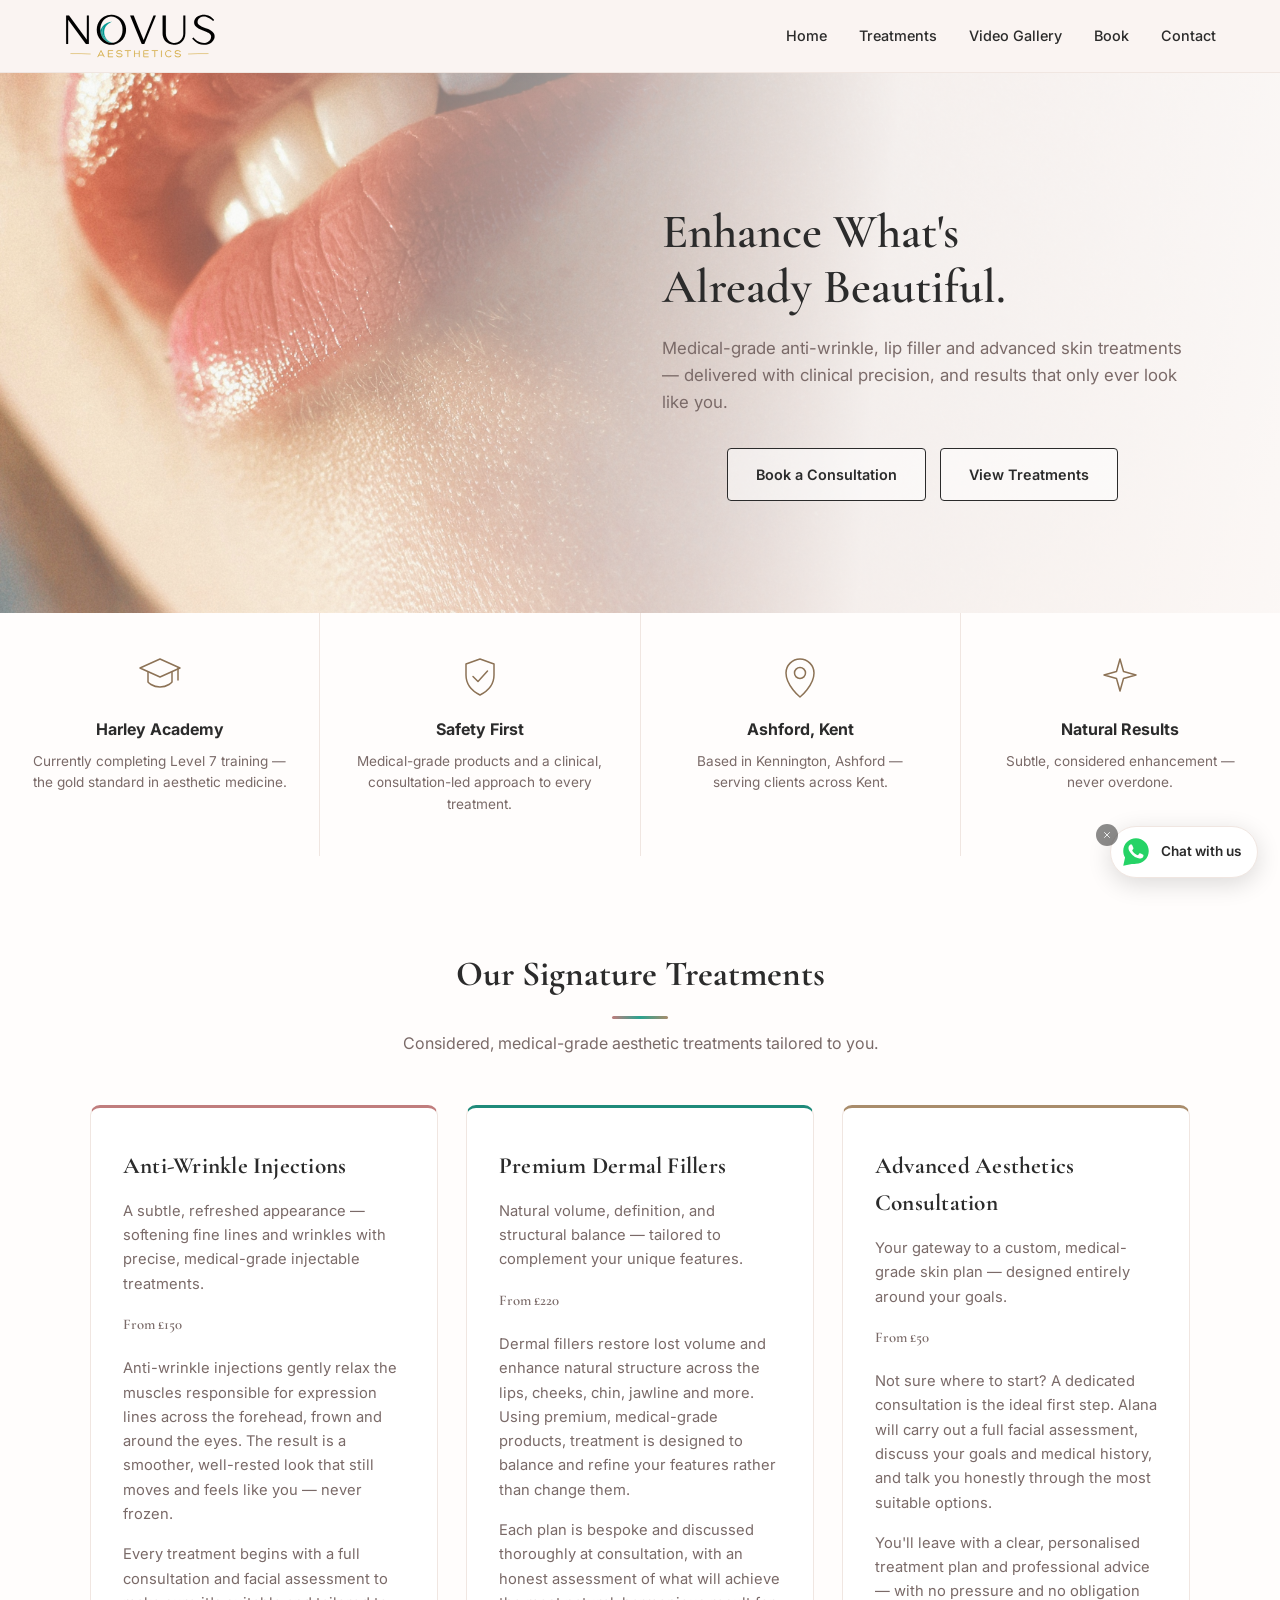
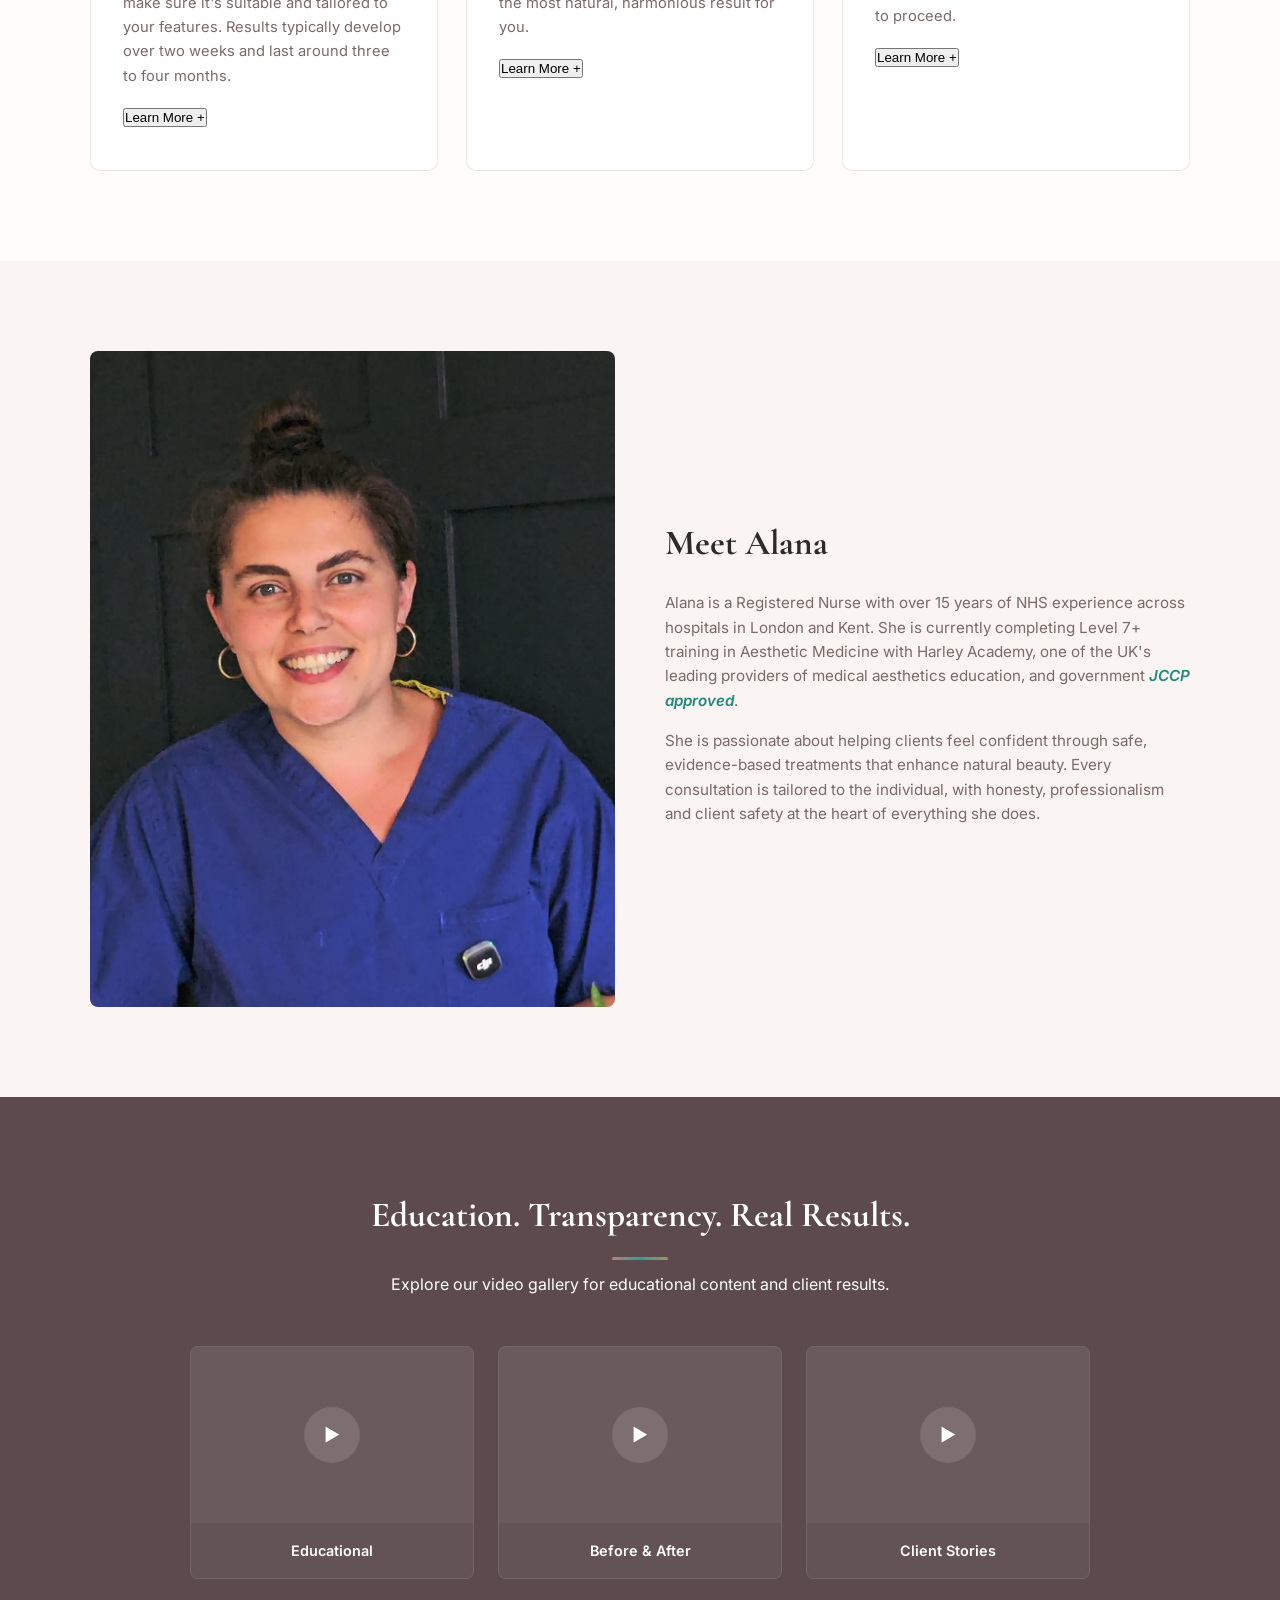
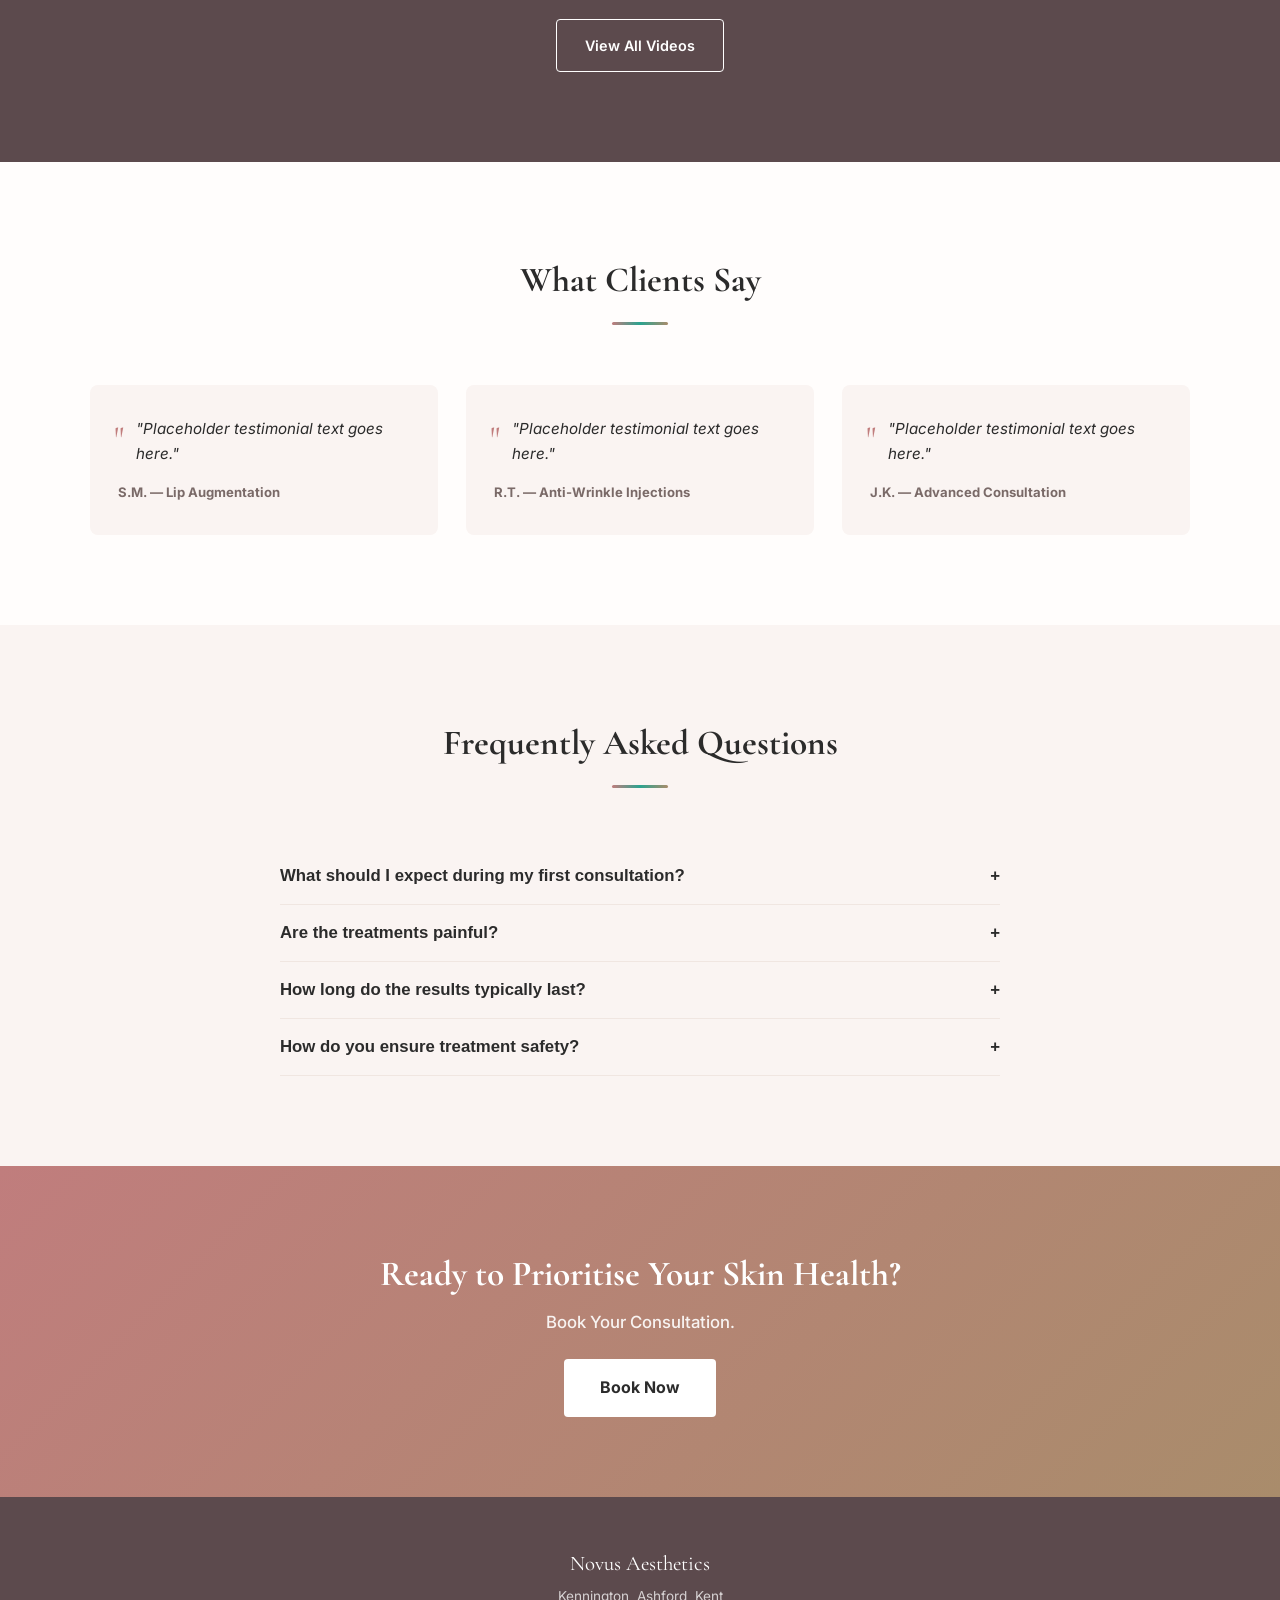
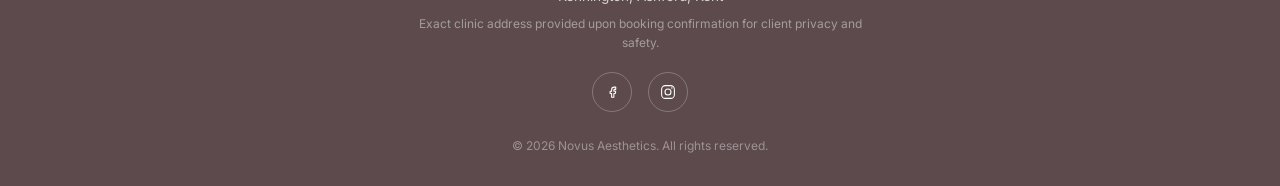
==== index.html @ 6c65ab4b "Add service details and toggle functionality" ====
<!DOCTYPE html>
<html lang="en-GB">
<head>
    <meta charset="UTF-8">
    <meta name="viewport" content="width=device-width, initial-scale=1.0, viewport-fit=cover">
    <meta http-equiv="X-UA-Compatible" content="ie=edge">
 
    <title>Novus Aesthetics | Botox, Fillers & Natural Beauty Treatments</title>
    <meta name="description" content="Novus Aesthetics offers safe, medical-grade Botox, lip fillers and advanced aesthetic treatments in Kennington, Ashford, Kent. Book your consultation today.">
    <meta name="keywords" content="botox Ashford, lip fillers Kent, aesthetic clinic Kennington, medical aesthetics Ashford, Novus Aesthetics">
    <meta name="author" content="Novus Aesthetics">
    <meta name="robots" content="index, follow, max-snippet:-1, max-image-preview:large, max-video-preview:-1">
 
    <link rel="canonical" href="https://novusaesthetics.co.uk/">
    <link rel="preconnect" href="https://fonts.googleapis.com">
    <link rel="preconnect" href="https://fonts.gstatic.com" crossorigin>
 
    <link rel="stylesheet" href="style.css" media="screen">
    <link href="https://fonts.googleapis.com/css2?family=Cormorant+Garamond:wght@500;600;700&family=Parisienne&family=Inter:wght@400;500;600;700&display=swap" rel="stylesheet">
 
    <link rel="icon" type="image/svg+xml" href="favicon.svg">
    <link rel="shortcut icon" href="favicon.svg">
 
    <!-- Local Business Schema -->
    <script type="application/ld+json">
    {
      "@context": "https://schema.org",
      "@type": "MedicalBusiness",
      "@id": "https://novusaesthetics.co.uk/",
      "name": "Novus Aesthetics",
      "image": "https://novusaesthetics.co.uk/assets/logo.png",
      "url": "https://novusaesthetics.co.uk",
      "telephone": "",
      "areaServed": {
        "@type": "Place",
        "name": "Kennington, Ashford, Kent"
      },
      "address": {
        "@type": "PostalAddress",
        "addressLocality": "Ashford",
        "addressRegion": "Kent",
        "addressCountry": "GB"
      },
      "sameAs": [
        "https://www.facebook.com/NovusAesthetics.uk",
        "https://www.instagram.com/novusaesthetics.uk"
      ]
    }
    </script>
</head>
<body>
 
    <!-- ============================= -->
    <!-- HEADER -->
    <!-- ============================= -->
    <header class="site-header">
        <div class="nav-container">
            <a href="index.html" class="logo" title="Novus Aesthetics">
                <img src="novus-logo.svg" alt="Novus Aesthetics" class="logo-img">
            </a>
 
            <nav class="primary-nav" aria-label="Primary Navigation">
                <a href="index.html">Home</a>
                <a href="treatments.html">Treatments</a>
                <a href="video.html">Video Gallery</a>
                <a href="book.html">Book</a>
                <a href="contact.html">Contact</a>
            </nav>
 
            <button class="hamburger" id="hamburger" aria-label="Open menu" aria-expanded="false" aria-controls="mobile-menu">
                <span></span><span></span><span></span>
            </button>
        </div>
    </header>
 
    <!-- Mobile Slide-in Menu -->
    <div class="mobile-menu" id="mobile-menu" role="dialog" aria-label="Mobile Navigation">
        <button class="menu-close" id="menu-close" aria-label="Close menu">
            <svg viewBox="0 0 24 24" fill="none" xmlns="http://www.w3.org/2000/svg">
                <path d="M6 6L18 18M18 6L6 18" stroke="currentColor" stroke-width="2" stroke-linecap="round"/>
            </svg>
        </button>
        <a href="index.html" class="mob-link">Home</a>
        <a href="treatments.html" class="mob-link">Treatments</a>
        <a href="video.html" class="mob-link">Video Gallery</a>
        <a href="book.html" class="mob-link">Book</a>
        <a href="contact.html" class="mob-link">Contact</a>
    </div>
 
    <main>
 
        <!-- ============================= -->
        <!-- 1. HERO SECTION -->
        <!-- ============================= -->
        <section class="hero" aria-label="Hero Section">
            <div class="hero-bg"></div>
            <div class="hero-content">
                <h1 class="hero-h1">Enhance What's<br>Already Beautiful.</h1>
                <p class="hero-sub">Medical-grade anti-wrinkle, lip filler and advanced skin treatments — delivered with clinical precision, and results that only ever look like you.</p>
                <div class="hero-btns">
                    <a href="book.html" class="btn-outline">Book a Consultation</a>
                    <a href="#treatments" class="btn-outline">View Treatments</a>
                </div>
            </div>
        </section>
 
        <!-- ============================= -->
        <!-- 2. TRUST / CREDIBILITY STRIP -->
        <!-- ============================= -->
        <section class="trust-strip" aria-label="Credibility Highlights">
            <div class="trust-item">
                <div class="trust-icon">
                    <svg viewBox="0 0 48 48" fill="none" xmlns="http://www.w3.org/2000/svg">
                        <path d="M24 6L4 15L24 24L44 15L24 6Z" stroke="currentColor" stroke-width="1.5" stroke-linejoin="round"/>
                        <path d="M12 19.5V29C12 29 16 34 24 34C32 34 36 29 36 29V19.5" stroke="currentColor" stroke-width="1.5" stroke-linecap="round" stroke-linejoin="round"/>
                        <path d="M42 15V27" stroke="currentColor" stroke-width="1.5" stroke-linecap="round"/>
                    </svg>
                </div>
                <p class="trust-title">Harley Academy</p>
                <p class="trust-body">Currently completing Level 7 training — the gold standard in aesthetic medicine.</p>
            </div>
            <div class="trust-item">
                <div class="trust-icon">
                    <svg viewBox="0 0 48 48" fill="none" xmlns="http://www.w3.org/2000/svg">
                        <path d="M24 6L10 11V22C10 31 15.6 37.8 24 42C32.4 37.8 38 31 38 22V11L24 6Z" stroke="currentColor" stroke-width="1.5" stroke-linejoin="round"/>
                        <path d="M17 23.5L22 28.5L31.5 18" stroke="currentColor" stroke-width="1.5" stroke-linecap="round" stroke-linejoin="round"/>
                    </svg>
                </div>
                <p class="trust-title">Safety First</p>
                <p class="trust-body">Medical-grade products and a clinical, consultation-led approach to every treatment.</p>
            </div>
            <div class="trust-item">
                <div class="trust-icon">
                    <svg viewBox="0 0 48 48" fill="none" xmlns="http://www.w3.org/2000/svg">
                        <path d="M24 44C24 44 38 32.5 38 20C38 12.268 31.732 6 24 6C16.268 6 10 12.268 10 20C10 32.5 24 44 24 44Z" stroke="currentColor" stroke-width="1.5" stroke-linejoin="round"/>
                        <circle cx="24" cy="20" r="5.5" stroke="currentColor" stroke-width="1.5"/>
                    </svg>
                </div>
                <p class="trust-title">Ashford, Kent</p>
                <p class="trust-body">Based in Kennington, Ashford — serving clients across Kent.</p>
            </div>
            <div class="trust-item">
                <div class="trust-icon">
                    <svg viewBox="0 0 48 48" fill="none" xmlns="http://www.w3.org/2000/svg">
                        <path d="M24 6L27.5 18.5L40 22L27.5 25.5L24 38L20.5 25.5L8 22L20.5 18.5L24 6Z" stroke="currentColor" stroke-width="1.5" stroke-linejoin="round"/>
                    </svg>
                </div>
                <p class="trust-title">Natural Results</p>
                <p class="trust-body">Subtle, considered enhancement — never overdone.</p>
            </div>
        </section>
 
        <!-- ============================= -->
        <!-- 3. CORE SERVICES -->
        <!-- ============================= -->
        <section id="treatments" class="services" aria-label="Core Treatments">
            <div class="section-heading">
                <h2>Our Signature Treatments</h2>
                <p class="section-sub">Considered, medical-grade aesthetic treatments tailored to you.</p>
            </div>
            <div class="services-grid">
                <div class="service-card">
                    <h3>Anti-Wrinkle Injections</h3>
                    <p>A subtle, refreshed appearance — softening fine lines and wrinkles with precise, medical-grade injectable treatments.</p>
                    <p class="service-price">From £150</p>
                    <div class="service-more">
                        <p>Anti-wrinkle injections gently relax the muscles responsible for expression lines across the forehead, frown and around the eyes. The result is a smoother, well-rested look that still moves and feels like you — never frozen.</p>
                        <p>Every treatment begins with a full consultation and facial assessment to make sure it's suitable and tailored to your features. Results typically develop over two weeks and last around three to four months.</p>
                    </div>
                    <button class="service-toggle" aria-expanded="false">Learn More <span>+</span></button>
                </div>
                <div class="service-card">
                    <h3>Premium Dermal Fillers</h3>
                    <p>Natural volume, definition, and structural balance — tailored to complement your unique features.</p>
                    <p class="service-price">From £220</p>
                    <div class="service-more">
                        <p>Dermal fillers restore lost volume and enhance natural structure across the lips, cheeks, chin, jawline and more. Using premium, medical-grade products, treatment is designed to balance and refine your features rather than change them.</p>
                        <p>Each plan is bespoke and discussed thoroughly at consultation, with an honest assessment of what will achieve the most natural, harmonious result for you.</p>
                    </div>
                    <button class="service-toggle" aria-expanded="false">Learn More <span>+</span></button>
                </div>
                <div class="service-card">
                    <h3>Advanced Aesthetics Consultation</h3>
                    <p>Your gateway to a custom, medical-grade skin plan — designed entirely around your goals.</p>
                    <p class="service-price">From £50</p>
                    <div class="service-more">
                        <p>Not sure where to start? A dedicated consultation is the ideal first step. Alana will carry out a full facial assessment, discuss your goals and medical history, and talk you honestly through the most suitable options.</p>
                        <p>You'll leave with a clear, personalised treatment plan and professional advice — with no pressure and no obligation to proceed.</p>
                    </div>
                    <button class="service-toggle" aria-expanded="false">Learn More <span>+</span></button>
                </div>
            </div>
        </section>
 
        <!-- ============================= -->
        <!-- 4. ABOUT ALANA -->
        <!-- ============================= -->
        <section class="about" aria-label="About Alana">
            <div class="about-grid">
                <div class="about-image">
                    <img src="Alana-Novus-Aesthetics-jpeg.jpeg" alt="Alana, Registered Nurse at Novus Aesthetics" loading="lazy">
                </div>
                <div class="about-text">
                    <h2>Meet Alana</h2>
                    <p>Alana is a Registered Nurse with over 15 years of NHS experience across hospitals in London and Kent. She is currently completing Level 7+ training in Aesthetic Medicine with Harley Academy, one of the UK's leading providers of medical aesthetics education, and government <em>JCCP approved</em>.</p>
                    <p>She is passionate about helping clients feel confident through safe, evidence-based treatments that enhance natural beauty. Every consultation is tailored to the individual, with honesty, professionalism and client safety at the heart of everything she does.</p>
                </div>
            </div>
        </section>
 
        <!-- ============================= -->
        <!-- 5. VIDEO TEASER -->
        <!-- ============================= -->
        <section class="video-teaser" aria-label="Video Gallery Preview">
            <div class="section-heading">
                <h2>Education. Transparency. Real Results.</h2>
                <p class="section-sub">Explore our video gallery for educational content and client results.</p>
            </div>
            <div class="video-teaser-grid">
                <div class="video-teaser-card">
                    <div class="video-thumb">
                        <span class="play-icon">▶</span>
                    </div>
                    <p class="video-label">Educational</p>
                </div>
                <div class="video-teaser-card">
                    <div class="video-thumb">
                        <span class="play-icon">▶</span>
                    </div>
                    <p class="video-label">Before & After</p>
                </div>
                <div class="video-teaser-card">
                    <div class="video-thumb">
                        <span class="play-icon">▶</span>
                    </div>
                    <p class="video-label">Client Stories</p>
                </div>
            </div>
            <div class="teaser-cta">
                <a href="video.html" class="btn-ghost-dark">View All Videos</a>
            </div>
        </section>
 
        <!-- ============================= -->
        <!-- 6. TESTIMONIALS (placeholder) -->
        <!-- ============================= -->
        <section class="testimonials" aria-label="Client Testimonials">
            <div class="section-heading">
                <h2>What Clients Say</h2>
            </div>
            <div class="testimonials-grid">
                <div class="testimonial-card">
                    <p class="quote">"Placeholder testimonial text goes here."</p>
                    <p class="client-name">S.M. — Lip Augmentation</p>
                </div>
                <div class="testimonial-card">
                    <p class="quote">"Placeholder testimonial text goes here."</p>
                    <p class="client-name">R.T. — Anti-Wrinkle Injections</p>
                </div>
                <div class="testimonial-card">
                    <p class="quote">"Placeholder testimonial text goes here."</p>
                    <p class="client-name">J.K. — Advanced Consultation</p>
                </div>
            </div>
        </section>
 
        <!-- ============================= -->
        <!-- 7. FAQ -->
        <!-- ============================= -->
        <section class="faqs" aria-label="Frequently Asked Questions">
            <div class="section-heading">
                <h2>Frequently Asked Questions</h2>
            </div>
            <div class="faq-accordion">
                <div class="faq-item">
                    <button class="faq-toggle" aria-expanded="false">What should I expect during my first consultation? <span>+</span></button>
                    <div class="faq-content">
                        <p>Every treatment begins with a thorough, no-obligation consultation to discuss your goals, medical history, and suitability for treatment.</p>
                    </div>
                </div>
                <div class="faq-item">
                    <button class="faq-toggle" aria-expanded="false">Are the treatments painful? <span>+</span></button>
                    <div class="faq-content">
                        <p>Most clients experience minimal discomfort. Fine needles and, where appropriate, numbing techniques are used to ensure your comfort throughout.</p>
                    </div>
                </div>
                <div class="faq-item">
                    <button class="faq-toggle" aria-expanded="false">How long do the results typically last? <span>+</span></button>
                    <div class="faq-content">
                        <p>This varies by treatment and individual. Your practitioner will talk you through expected timelines during your consultation.</p>
                    </div>
                </div>
                <div class="faq-item">
                    <button class="faq-toggle" aria-expanded="false">How do you ensure treatment safety? <span>+</span></button>
                    <div class="faq-content">
                        <p>Every treatment is administered directly by Alana, who is currently completing her Level 7 qualification at the Harley Academy, within a clinical, safety-first environment using medical-grade products throughout.</p>
                    </div>
                </div>
            </div>
        </section>
 
        <!-- ============================= -->
        <!-- 8. FINAL CTA BAND -->
        <!-- ============================= -->
        <section class="final-cta" aria-label="Book Consultation Call to Action">
            <h2>Ready to Prioritise Your Skin Health?</h2>
            <p class="final-cta-sub">Book Your Consultation.</p>
            <a href="book.html" class="btn-primary-lg">Book Now</a>
        </section>
 
    </main>
 
    <!-- WhatsApp Floating Chat Button -->
    <div class="whatsapp-float" id="whatsapp-float">
        <button class="whatsapp-dismiss" id="whatsapp-dismiss" aria-label="Hide WhatsApp button">
            <svg viewBox="0 0 24 24" fill="none" xmlns="http://www.w3.org/2000/svg">
                <path d="M6 6L18 18M18 6L6 18" stroke="currentColor" stroke-width="2" stroke-linecap="round"/>
            </svg>
        </button>
        <a href="https://wa.me/447742267151" target="_blank" rel="noopener" class="whatsapp-btn" aria-label="Chat with us on WhatsApp">
            <svg viewBox="0 0 32 32" fill="none" xmlns="http://www.w3.org/2000/svg">
                <path d="M16 3C9.373 3 4 8.373 4 15c0 2.25.62 4.354 1.699 6.153L4 29l8.063-1.657A11.94 11.94 0 0 0 16 27c6.627 0 12-5.373 12-12S22.627 3 16 3z" fill="#25D366"/>
                <path d="M12.505 9.641c-.26-.579-.534-.591-.782-.601-.202-.009-.434-.008-.665-.008-.231 0-.607.087-.925.434-.318.348-1.214 1.187-1.214 2.895 0 1.708 1.243 3.358 1.416 3.59.174.231 2.4 3.844 5.925 5.234 2.93 1.155 3.526.925 4.162.867.637-.058 2.054-.84 2.343-1.65.29-.81.29-1.505.203-1.65-.087-.145-.318-.232-.665-.406-.348-.173-2.054-1.013-2.372-1.129-.318-.116-.55-.173-.781.174-.232.347-.897 1.129-1.1 1.36-.202.232-.405.26-.752.087-.348-.174-1.466-.54-2.792-1.723-1.032-.92-1.729-2.057-1.931-2.404-.203-.348-.022-.536.152-.709.156-.155.348-.405.521-.608.174-.202.232-.347.348-.578.115-.232.058-.434-.03-.608-.086-.174-.762-1.891-1.07-2.577z" fill="#fff"/>
            </svg>
            <span class="whatsapp-label">Chat with us</span>
        </a>
    </div>
 
    <!-- ============================= -->
    <!-- FOOTER -->
    <!-- ============================= -->
    <footer class="site-footer">
        <div class="footer-content">
            <p class="footer-brand">Novus Aesthetics</p>
            <p class="footer-area">Kennington, Ashford, Kent</p>
            <p class="footer-privacy">Exact clinic address provided upon booking confirmation for client privacy and safety.</p>
            <div class="footer-socials">
                <a href="https://www.facebook.com/NovusAesthetics.uk" target="_blank" rel="noopener" aria-label="Novus Aesthetics on Facebook" class="social-icon">
                    <svg viewBox="0 0 24 24" fill="none" xmlns="http://www.w3.org/2000/svg">
                        <path d="M15 8.5H17V5.5H15C13.067 5.5 11.5 7.067 11.5 9V11H9.5V14H11.5V19H14.5V14H16.5L17 11H14.5V9.5C14.5 8.94772 14.9477 8.5 15.5 8.5H15Z" stroke="currentColor" stroke-width="1.4" stroke-linejoin="round"/>
                    </svg>
                </a>
                <a href="https://www.instagram.com/novusaesthetics.uk" target="_blank" rel="noopener" aria-label="Novus Aesthetics on Instagram" class="social-icon">
                    <svg viewBox="0 0 24 24" fill="none" xmlns="http://www.w3.org/2000/svg">
                        <rect x="3.5" y="3.5" width="17" height="17" rx="5" stroke="currentColor" stroke-width="1.4"/>
                        <circle cx="12" cy="12" r="4" stroke="currentColor" stroke-width="1.4"/>
                        <circle cx="17.2" cy="6.8" r="1" fill="currentColor"/>
                    </svg>
                </a>
            </div>
            <p class="footer-copy">&copy; 2026 Novus Aesthetics. All rights reserved.</p>
        </div>
    </footer>
 
    <script>
        const hamburger = document.getElementById('hamburger');
        const mobileMenu = document.getElementById('mobile-menu');
        const menuClose = document.getElementById('menu-close');
        const mobLinks = mobileMenu.querySelectorAll('.mob-link');
 
        function closeMenu() {
            mobileMenu.classList.remove('open');
            hamburger.classList.remove('open');
            hamburger.setAttribute('aria-expanded', 'false');
            document.body.style.overflow = '';
        }
 
        hamburger.addEventListener('click', () => {
            const isOpen = mobileMenu.classList.toggle('open');
            hamburger.classList.toggle('open', isOpen);
            hamburger.setAttribute('aria-expanded', isOpen);
            document.body.style.overflow = isOpen ? 'hidden' : '';
        });
 
        menuClose.addEventListener('click', closeMenu);
 
        mobLinks.forEach(link => {
            link.addEventListener('click', closeMenu);
        });
 
        // WhatsApp float dismiss
        const whatsappFloat = document.getElementById('whatsapp-float');
        const whatsappDismiss = document.getElementById('whatsapp-dismiss');
 
        whatsappDismiss.addEventListener('click', () => {
            whatsappFloat.classList.add('hidden');
        });
 
        document.querySelectorAll('.faq-toggle').forEach(toggle => {
            toggle.addEventListener('click', () => {
                const content = toggle.nextElementSibling;
                const icon = toggle.querySelector('span');
                const isExpanded = toggle.getAttribute('aria-expanded') === 'true';
                if (isExpanded) {
                    content.style.maxHeight = null;
                    icon.textContent = '+';
                    toggle.setAttribute('aria-expanded', 'false');
                } else {
                    content.style.maxHeight = content.scrollHeight + "px";
                    icon.textContent = '−';
                    toggle.setAttribute('aria-expanded', 'true');
                }
            });
        });
 
        // Service card "Learn More" toggles
        document.querySelectorAll('.service-toggle').forEach(toggle => {
            toggle.addEventListener('click', () => {
                const content = toggle.previousElementSibling;
                const icon = toggle.querySelector('span');
                const isExpanded = toggle.getAttribute('aria-expanded') === 'true';
                if (isExpanded) {
                    content.style.maxHeight = null;
                    icon.textContent = '+';
                    toggle.setAttribute('aria-expanded', 'false');
                } else {
                    content.style.maxHeight = content.scrollHeight + "px";
                    icon.textContent = '−';
                    toggle.setAttribute('aria-expanded', 'true');
                }
            });
        });
    </script>
</body>
</html>
---- style.css ----
/* ============================= */
/* RESET & BASE */
/* ============================= */
* {
    margin: 0;
    padding: 0;
    box-sizing: border-box;
}
 
:root {
    --ink: #2b2b2b;
    --stone: #faf4f2;       /* very light warm blush */
    --cream: #fffdfc;       /* near-white warm ivory */
    --accent: #a98c6b;      /* warm gold-taupe */
    --accent-dark: #8c7255;
    --blush: #d9a0a0;       /* soft beauty pink */
    --blush-dark: #c07d7d;
    --teal: #2aa38f;
    --teal-dark: #1f8a7a;
    --deep: #5c4a4d;        /* lightened warm plum, much softer than before */
    --text-muted: #7a6a68;
    --border-soft: #f0e6e1;
    --white: #ffffff;
}
 
html {
    scroll-behavior: smooth;
}
 
body {
    font-family: 'Inter', sans-serif;
    background-color: var(--cream);
    color: var(--ink);
    line-height: 1.6;
    -webkit-font-smoothing: antialiased;
}
 
h1, h2, h3 {
    font-family: 'Cormorant Garamond', serif;
    color: var(--ink);
}
 
a {
    color: inherit;
}
 
img {
    max-width: 100%;
    display: block;
}
 
.section-heading {
    text-align: center;
    max-width: 640px;
    margin: 0 auto 48px;
    padding: 0 20px;
}
 
.section-heading h2 {
    font-size: 2.2rem;
    margin-bottom: 12px;
    position: relative;
    display: inline-block;
}
 
.section-heading h2::after {
    content: '';
    display: block;
    width: 56px;
    height: 3px;
    margin: 14px auto 0;
    border-radius: 2px;
    background: linear-gradient(90deg, var(--blush-dark), var(--teal), var(--accent));
}
 
.section-sub {
    color: var(--text-muted);
    font-size: 1rem;
}
 
/* ============================= */
/* HEADER */
/* ============================= */
.site-header {
    position: sticky;
    top: 0;
    left: 0;
    width: 100%;
    z-index: 1000;
    background: var(--stone);
    border-bottom: 1px solid var(--border-soft);
}
 
.nav-container {
    display: flex;
    justify-content: space-between;
    align-items: center;
    max-width: 1200px;
    margin: 0 auto;
    padding: 12px 24px;
}
 
.logo {
    display: inline-flex;
    align-items: center;
    text-decoration: none;
    line-height: 1;
}
 
.logo-img {
    height: 48px;
    width: auto;
    display: block;
}
 
.primary-nav {
    display: flex;
    gap: 32px;
}
 
.primary-nav a {
    text-decoration: none;
    font-size: 0.9rem;
    font-weight: 500;
    color: var(--ink);
    transition: color 0.2s ease;
}
 
.primary-nav a:hover {
    color: var(--accent);
}
 
/* Hamburger (hidden on desktop) */
.hamburger {
    display: none;
    flex-direction: column;
    justify-content: center;
    gap: 5px;
    background: none;
    border: none;
    cursor: pointer;
    padding: 8px;
    z-index: 1200;
}
 
.hamburger span {
    display: block;
    width: 24px;
    height: 2px;
    background: var(--ink);
    border-radius: 2px;
    transition: transform 0.3s ease, opacity 0.3s ease;
}
 
.hamburger.open span:nth-child(1) { transform: translateY(7px) rotate(45deg); }
.hamburger.open span:nth-child(2) { opacity: 0; }
.hamburger.open span:nth-child(3) { transform: translateY(-7px) rotate(-45deg); }
 
/* Mobile Slide-in Menu */
.mobile-menu {
    display: none;
    position: fixed;
    inset: 0;
    background: var(--stone);
    z-index: 1100;
    flex-direction: column;
    align-items: center;
    justify-content: center;
    gap: 32px;
}
 
.mobile-menu.open {
    display: flex;
}
 
.mob-link {
    font-family: 'Cormorant Garamond', serif;
    font-size: 1.5rem;
    font-weight: 600;
    color: var(--ink);
    text-decoration: none;
}
 
/* ============================= */
/* HERO */
/* ============================= */
.hero {
    position: relative;
    padding: 120px 24px 100px;
    text-align: left;
    overflow: hidden;
    min-height: 540px;
    display: flex;
    align-items: center;
}
 
.hero-bg {
    position: absolute;
    inset: 0;
    z-index: 0;
    background-image: url('lip-model-novus-aestetics.jpg');
    background-size: cover;
    background-position: left 30%;
}
 
.hero-bg::after {
    content: '';
    position: absolute;
    inset: 0;
    background: linear-gradient(95deg, rgba(255,253,252,0.15) 0%, rgba(255,253,252,0.55) 40%, rgba(255,253,252,0.92) 68%, rgba(255,253,252,0.97) 100%);
}
 
.hero-content {
    position: relative;
    z-index: 2;
    max-width: 520px;
    margin-left: auto;
    margin-right: 6%;
}
 
.hero-h1 {
    margin-bottom: 22px;
    color: var(--ink);
    font-size: 3.2rem;
}
 
.hero-sub {
    color: #5f5350;
}
 
.hero-content .btn-outline {
    border-color: var(--ink);
    color: var(--ink);
    background: rgba(255,255,255,0.55);
}
 
.hero-content .hero-btns .btn-outline:hover {
    background: var(--accent);
    border-color: var(--accent);
    color: var(--white);
}
 
.eyebrow {
    display: inline-block;
    font-size: 0.75rem;
    font-weight: 600;
    letter-spacing: 0.12em;
    text-transform: uppercase;
    color: var(--accent-dark);
    background: rgba(169, 140, 107, 0.12);
    padding: 6px 16px;
    border-radius: 20px;
    margin-bottom: 24px;
}
 
.hero-h1 {
    font-size: 3rem;
    font-weight: 600;
    line-height: 1.15;
    margin-bottom: 20px;
}
 
.hero-sub {
    font-size: 1.05rem;
    color: var(--text-muted);
    max-width: 560px;
    margin: 0 auto 32px;
}
 
.hero-btns {
    display: flex;
    justify-content: center;
    gap: 14px;
    flex-wrap: wrap;
}
 
.btn-outline {
    background: transparent;
    color: var(--ink);
    font-size: 0.9rem;
    font-weight: 600;
    padding: 14px 28px;
    border-radius: 4px;
    text-decoration: none;
    border: 1.5px solid var(--ink);
    transition: background 0.2s ease, color 0.2s ease, border-color 0.2s ease;
    display: inline-block;
}
 
.btn-primary {
    background: var(--ink);
    color: var(--white);
    font-size: 0.9rem;
    font-weight: 600;
    padding: 14px 28px;
    border-radius: 4px;
    text-decoration: none;
    transition: background 0.2s ease;
}
 
.btn-primary:hover {
    background: var(--accent-dark);
}
 
.btn-ghost-dark {
    background: transparent;
    color: var(--white);
    font-size: 0.9rem;
    font-weight: 600;
    padding: 14px 28px;
    border-radius: 4px;
    text-decoration: none;
    border: 1.5px solid var(--white);
    transition: background 0.2s ease, color 0.2s ease;
    display: inline-block;
}
 
.btn-ghost-dark:hover {
    background: var(--white);
    color: var(--ink);
}
 
.btn-primary-lg {
    background: var(--white);
    color: var(--ink);
    font-size: 1rem;
    font-weight: 700;
    padding: 16px 36px;
    border-radius: 4px;
    text-decoration: none;
    display: inline-block;
    margin-top: 24px;
    transition: transform 0.2s ease;
}
 
.btn-primary-lg:hover {
    transform: translateY(-2px);
}
 
/* ============================= */
/* TRUST STRIP */
/* ============================= */
.trust-strip {
    display: grid;
    grid-template-columns: repeat(auto-fit, minmax(220px, 1fr));
    gap: 1px;
    background: var(--border-soft);
}
 
.trust-item {
    background: var(--cream);
    padding: 40px 32px;
    text-align: center;
}
 
.trust-icon {
    width: 48px;
    height: 48px;
    margin: 0 auto 16px;
    color: var(--accent-dark);
}
 
.trust-icon svg {
    width: 100%;
    height: 100%;
}
 
.trust-title {
    font-weight: 700;
    font-size: 1rem;
    margin-bottom: 8px;
}
 
.trust-body {
    font-size: 0.85rem;
    color: var(--text-muted);
    line-height: 1.6;
}
 
/* ============================= */
/* SERVICES */
/* ============================= */
.services {
    padding: 90px 24px;
}
 
.services-grid {
    display: grid;
    grid-template-columns: repeat(auto-fit, minmax(280px, 1fr));
    gap: 28px;
    max-width: 1100px;
    margin: 0 auto;
}
 
.service-card {
    background: var(--white);
    border: 1px solid var(--border-soft);
    border-top: 3px solid var(--blush-dark);
    border-radius: 10px;
    padding: 40px 32px;
    transition: box-shadow 0.25s ease, transform 0.25s ease;
}
 
.service-card:nth-child(2) {
    border-top-color: var(--teal-dark);
}
 
.service-card:nth-child(3) {
    border-top-color: var(--accent);
}
 
.service-card:hover {
    transform: translateY(-4px);
    box-shadow: 0 16px 40px rgba(0,0,0,0.06);
}
 
.service-card h3 {
    font-size: 1.45rem;
    margin-bottom: 14px;
    letter-spacing: 0.01em;
}
 
.service-card p {
    font-size: 0.92rem;
    color: var(--text-muted);
    margin-bottom: 16px;
    line-height: 1.65;
}
 
.service-price {
    font-family: 'Cormorant Garamond', serif;
    font-size: 1.15rem;
    font-weight: 600;
    color: var(--blush-dark);
    margin-bottom: 20px !important;
}
 
.service-link {
    font-size: 0.85rem;
    font-weight: 700;
    color: var(--accent-dark);
    text-decoration: none;
    letter-spacing: 0.02em;
    transition: color 0.2s ease;
}
 
.service-link:hover {
    color: var(--ink);
}
 
/* ============================= */
/* ABOUT */
/* ============================= */
.about {
    background: var(--stone);
    padding: 90px 24px;
}
 
.about-grid {
    display: grid;
    grid-template-columns: repeat(auto-fit, minmax(300px, 1fr));
    gap: 50px;
    max-width: 1100px;
    margin: 0 auto;
    align-items: center;
}
 
.about-image img {
    border-radius: 8px;
    width: 100%;
    aspect-ratio: 4/5;
    object-fit: cover;
}
 
.about-text h2 {
    font-size: 2.2rem;
    margin-bottom: 20px;
}
 
.about-text p {
    font-size: 0.95rem;
    color: var(--text-muted);
    margin-bottom: 16px;
}
 
.about-text em {
    color: var(--teal-dark);
    font-style: italic;
    font-weight: 600;
}
 
/* ============================= */
/* VIDEO TEASER */
/* ============================= */
.video-teaser {
    background: var(--deep);
    padding: 90px 24px;
    text-align: center;
    color: var(--white);
}
 
.video-teaser .section-heading h2,
.video-teaser .section-sub {
    color: var(--white);
}
 
.video-teaser-grid {
    display: grid;
    grid-template-columns: repeat(auto-fit, minmax(200px, 1fr));
    gap: 24px;
    max-width: 900px;
    margin: 0 auto 40px;
}
 
.video-teaser-card {
    background: rgba(255,255,255,0.05);
    border-radius: 8px;
    padding: 0;
    border: 1px solid rgba(255,255,255,0.1);
    overflow: hidden;
}
 
.video-thumb {
    position: relative;
    aspect-ratio: 16/10;
    background: rgba(255,255,255,0.04);
    display: flex;
    align-items: center;
    justify-content: center;
}
 
.play-icon {
    width: 56px;
    height: 56px;
    border-radius: 50%;
    background: rgba(255,255,255,0.12);
    display: flex;
    align-items: center;
    justify-content: center;
    font-size: 1.1rem;
    color: var(--white);
    transition: background 0.2s ease, transform 0.2s ease;
}
 
.video-teaser-card:hover .play-icon {
    background: var(--accent);
    transform: scale(1.08);
}
 
.video-label {
    padding: 16px 0;
    font-size: 0.9rem;
    font-weight: 600;
    color: var(--white);
}
 
/* ============================= */
/* TESTIMONIALS */
/* ============================= */
.testimonials {
    padding: 90px 24px;
}
 
.testimonials-grid {
    display: grid;
    grid-template-columns: repeat(auto-fit, minmax(260px, 1fr));
    gap: 28px;
    max-width: 1100px;
    margin: 0 auto;
}
 
.testimonial-card {
    background: var(--stone);
    border-radius: 8px;
    padding: 32px 28px;
}
 
.quote {
    font-style: italic;
    font-size: 0.95rem;
    margin-bottom: 16px;
    color: var(--ink);
    position: relative;
    padding-left: 18px;
}
 
.quote::before {
    content: '"';
    position: absolute;
    left: -4px;
    top: -6px;
    font-family: 'Cormorant Garamond', serif;
    font-size: 2.2rem;
    color: var(--blush-dark);
    font-style: normal;
}
 
.client-name {
    font-size: 0.82rem;
    font-weight: 700;
    color: var(--text-muted);
}
 
/* ============================= */
/* FAQ */
/* ============================= */
.faqs {
    padding: 90px 24px;
    background: var(--stone);
}
 
.faq-accordion {
    max-width: 720px;
    margin: 0 auto;
}
 
.faq-item {
    border-bottom: 1px solid var(--border-soft);
    padding: 18px 0;
}
 
.faq-toggle {
    width: 100%;
    background: none;
    border: none;
    text-align: left;
    font-size: 1.05rem;
    font-weight: 600;
    cursor: pointer;
    display: flex;
    justify-content: space-between;
    color: var(--ink);
    transition: color 0.2s ease;
}
 
.faq-toggle:hover {
    color: var(--blush-dark);
}
 
.faq-content {
    max-height: 0;
    overflow: hidden;
    transition: max-height 0.3s ease;
}
 
.faq-content p {
    padding-top: 12px;
    color: var(--text-muted);
    font-size: 0.9rem;
}
 
/* ============================= */
/* FINAL CTA */
/* ============================= */
.final-cta {
    background: linear-gradient(135deg, var(--blush-dark), var(--accent));
    padding: 80px 24px;
    text-align: center;
}
 
.final-cta h2 {
    font-size: 2.2rem;
    color: var(--white);
    margin-bottom: 6px;
}
 
.final-cta-sub {
    font-size: 1.05rem;
    color: rgba(255,255,255,0.9);
    font-weight: 500;
}
 
/* ============================= */
/* FOOTER */
/* ============================= */
.site-footer {
    background: var(--deep);
    color: rgba(255,255,255,0.75);
    padding: 50px 24px 30px;
    text-align: center;
}
 
.footer-brand {
    font-family: 'Cormorant Garamond', serif;
    font-size: 1.3rem;
    color: var(--white);
    margin-bottom: 6px;
}
 
.footer-area {
    font-size: 0.85rem;
    margin-bottom: 6px;
}
 
.footer-privacy {
    font-size: 0.75rem;
    color: rgba(255,255,255,0.45);
    max-width: 480px;
    margin: 0 auto 20px;
}
 
.footer-socials {
    display: flex;
    justify-content: center;
    gap: 16px;
    margin-bottom: 24px;
}
 
.social-icon {
    width: 40px;
    height: 40px;
    border-radius: 50%;
    border: 1px solid rgba(255,255,255,0.25);
    display: flex;
    align-items: center;
    justify-content: center;
    color: var(--white);
    transition: background 0.2s ease, border-color 0.2s ease;
}
 
.social-icon svg {
    width: 18px;
    height: 18px;
}
 
.social-icon:hover {
    background: var(--accent);
    border-color: var(--accent);
}
 
.footer-copy {
    font-size: 0.75rem;
    color: rgba(255,255,255,0.4);
}
 
/* ============================= */
/* MENU CLOSE BUTTON */
/* ============================= */
.menu-close {
    position: absolute;
    top: 20px;
    right: 20px;
    width: 44px;
    height: 44px;
    border-radius: 50%;
    border: 1px solid var(--border-soft);
    background: var(--stone);
    color: var(--ink);
    cursor: pointer;
    display: flex;
    align-items: center;
    justify-content: center;
}
 
.menu-close svg {
    width: 20px;
    height: 20px;
}
 
/* ============================= */
/* WHATSAPP FLOAT */
/* ============================= */
.whatsapp-float {
    position: fixed;
    bottom: 22px;
    right: 22px;
    z-index: 900;
    display: flex;
    align-items: center;
}
 
.whatsapp-float.hidden {
    display: none;
}
 
.whatsapp-btn {
    display: flex;
    align-items: center;
    gap: 8px;
    background: var(--white);
    border: 1px solid var(--border-soft);
    border-radius: 30px;
    padding: 8px 16px 8px 8px;
    text-decoration: none;
    box-shadow: 0 6px 24px rgba(0,0,0,0.14);
    transition: transform 0.2s ease, box-shadow 0.2s ease;
}
 
.whatsapp-btn:hover {
    transform: translateY(-2px);
    box-shadow: 0 10px 30px rgba(0,0,0,0.18);
}
 
.whatsapp-btn svg {
    width: 34px;
    height: 34px;
}
 
.whatsapp-label {
    font-size: 0.85rem;
    font-weight: 600;
    color: var(--ink);
}
 
.whatsapp-dismiss {
    width: 22px;
    height: 22px;
    border-radius: 50%;
    border: none;
    background: rgba(0,0,0,0.45);
    color: #fff;
    cursor: pointer;
    display: flex;
    align-items: center;
    justify-content: center;
    margin-right: -8px;
    margin-top: -34px;
    z-index: 2;
    position: relative;
}
 
.whatsapp-dismiss svg {
    width: 10px;
    height: 10px;
}
 
/* ============================= */
/* PAGE HEADER (inner pages) */
/* ============================= */
.page-header {
    background: var(--stone);
    padding: 80px 24px 70px;
    text-align: center;
}
 
.page-header-inner {
    max-width: 720px;
    margin: 0 auto;
}
 
.page-header h1 {
    font-size: 2.8rem;
    font-weight: 600;
    line-height: 1.15;
    margin: 14px 0 18px;
}
 
.page-header p {
    font-size: 1rem;
    color: var(--text-muted);
    line-height: 1.7;
}
 
/* ============================= */
/* TREATMENT CATEGORIES */
/* ============================= */
.treatment-cats {
    max-width: 1100px;
    margin: 0 auto;
    padding: 80px 24px;
    display: grid;
    grid-template-columns: repeat(auto-fit, minmax(300px, 1fr));
    gap: 28px;
}
 
.cat-block {
    background: var(--white);
    border: 1px solid var(--border-soft);
    border-top: 3px solid var(--accent);
    border-radius: 10px;
    padding: 36px 32px;
}
 
.cat-block:nth-child(1) { border-top-color: var(--blush-dark); }
.cat-block:nth-child(2) { border-top-color: var(--teal-dark); }
.cat-block:nth-child(3) { border-top-color: var(--accent); }
.cat-block:nth-child(4) { border-top-color: var(--blush); }
 
.cat-head h2 {
    font-size: 1.6rem;
    margin-bottom: 8px;
}
 
.cat-head p {
    font-size: 0.9rem;
    color: var(--text-muted);
    line-height: 1.6;
    margin-bottom: 22px;
}
 
.cat-list {
    list-style: none;
    padding: 0;
    margin: 0;
}
 
.cat-list li {
    font-size: 0.92rem;
    color: var(--ink);
    padding: 9px 0 9px 24px;
    border-top: 1px solid var(--border-soft);
    position: relative;
}
 
.cat-list li::before {
    content: '';
    position: absolute;
    left: 4px;
    top: 50%;
    transform: translateY(-50%);
    width: 6px;
    height: 6px;
    border-radius: 50%;
    background: var(--accent);
}
 
/* ============================= */
/* YOUR JOURNEY */
/* ============================= */
.journey {
    background: var(--stone);
    padding: 90px 24px;
}
 
.journey-steps {
    max-width: 760px;
    margin: 0 auto;
    display: flex;
    flex-direction: column;
    gap: 8px;
}
 
.journey-step {
    display: flex;
    gap: 24px;
    align-items: flex-start;
    background: var(--white);
    border: 1px solid var(--border-soft);
    border-radius: 10px;
    padding: 28px 30px;
}
 
.journey-num {
    flex-shrink: 0;
    width: 44px;
    height: 44px;
    border-radius: 50%;
    background: linear-gradient(135deg, var(--blush-dark), var(--accent));
    color: var(--white);
    font-family: 'Cormorant Garamond', serif;
    font-size: 1.4rem;
    font-weight: 700;
    display: flex;
    align-items: center;
    justify-content: center;
}
 
.journey-text h3 {
    font-size: 1.3rem;
    margin-bottom: 6px;
}
 
.journey-text p {
    font-size: 0.92rem;
    color: var(--text-muted);
    line-height: 1.65;
}
 
/* ============================= */
/* CONTACT PAGE */
/* ============================= */
.contact-section {
    max-width: 1100px;
    margin: 0 auto;
    padding: 70px 24px 90px;
}
 
.contact-grid {
    display: grid;
    grid-template-columns: 1.4fr 1fr;
    gap: 50px;
    align-items: start;
}
 
.contact-form-wrap h2,
.contact-details h2 {
    font-size: 1.8rem;
    margin-bottom: 28px;
}
 
.form-group {
    margin-bottom: 22px;
}
 
.form-group label {
    display: block;
    font-size: 0.78rem;
    font-weight: 600;
    letter-spacing: 0.08em;
    text-transform: uppercase;
    color: var(--accent-dark);
    margin-bottom: 8px;
}
 
.form-group .req {
    color: var(--blush-dark);
}
 
.form-group input,
.form-group select,
.form-group textarea {
    width: 100%;
    padding: 13px 16px;
    border: 1px solid var(--border-soft);
    border-radius: 6px;
    background: var(--white);
    font-family: 'Inter', sans-serif;
    font-size: 0.95rem;
    color: var(--ink);
    transition: border-color 0.2s ease, box-shadow 0.2s ease;
}
 
.form-group input:focus,
.form-group select:focus,
.form-group textarea:focus {
    outline: none;
    border-color: var(--accent);
    box-shadow: 0 0 0 3px rgba(169, 140, 107, 0.12);
}
 
.form-group textarea {
    resize: vertical;
    min-height: 120px;
}
 
.btn-submit {
    background: var(--ink);
    color: var(--white);
    font-family: 'Inter', sans-serif;
    font-size: 0.9rem;
    font-weight: 600;
    padding: 15px 36px;
    border: none;
    border-radius: 4px;
    cursor: pointer;
    transition: background 0.2s ease;
}
 
.btn-submit:hover {
    background: var(--accent-dark);
}
 
/* Contact details sidebar */
.contact-details {
    background: var(--stone);
    border-radius: 12px;
    padding: 36px 32px;
}
 
.contact-detail-item {
    margin-bottom: 26px;
}
 
.contact-detail-item:last-child {
    margin-bottom: 0;
}
 
.detail-label {
    font-size: 0.75rem;
    font-weight: 700;
    letter-spacing: 0.1em;
    text-transform: uppercase;
    color: var(--accent-dark);
    margin-bottom: 6px;
}
 
.detail-link {
    font-size: 1rem;
    font-weight: 600;
    color: var(--ink);
    text-decoration: none;
    transition: color 0.2s ease;
}
 
.detail-link:hover {
    color: var(--accent);
}
 
.detail-text {
    font-size: 0.95rem;
    color: var(--ink);
}
 
.detail-note {
    font-size: 0.8rem;
    color: var(--text-muted);
    line-height: 1.55;
    margin-top: 6px;
}
 
.contact-socials {
    display: flex;
    gap: 12px;
    margin-top: 4px;
}
 
.social-icon-dark {
    border-color: rgba(0,0,0,0.15);
    color: var(--ink);
}
 
.social-icon-dark:hover {
    background: var(--accent);
    border-color: var(--accent);
    color: var(--white);
}
 
/* ============================= */
/* VIDEO GALLERY PAGE */
/* ============================= */
.video-gallery {
    max-width: 1100px;
    margin: 0 auto;
    padding: 60px 24px 90px;
}
 
.video-filter {
    display: flex;
    justify-content: center;
    flex-wrap: wrap;
    gap: 10px;
    margin-bottom: 48px;
}
 
.filter-btn {
    background: transparent;
    border: 1px solid var(--border-soft);
    color: var(--text-muted);
    font-family: 'Inter', sans-serif;
    font-size: 0.85rem;
    font-weight: 600;
    padding: 9px 20px;
    border-radius: 30px;
    cursor: pointer;
    transition: all 0.2s ease;
}
 
.filter-btn:hover {
    border-color: var(--accent);
    color: var(--accent-dark);
}
 
.filter-btn.active {
    background: var(--ink);
    border-color: var(--ink);
    color: var(--white);
}
 
.video-grid {
    display: grid;
    grid-template-columns: repeat(auto-fill, minmax(300px, 1fr));
    gap: 32px;
}
 
.video-card {
    background: var(--white);
    border: 1px solid var(--border-soft);
    border-radius: 12px;
    overflow: hidden;
    transition: box-shadow 0.25s ease, transform 0.25s ease;
}
 
.video-card:hover {
    transform: translateY(-4px);
    box-shadow: 0 16px 40px rgba(0,0,0,0.08);
}
 
.video-frame {
    position: relative;
    aspect-ratio: 16 / 9;
    background: var(--deep);
    cursor: pointer;
    overflow: hidden;
}
 
.video-thumb-img {
    width: 100%;
    height: 100%;
    object-fit: cover;
    display: block;
}
 
.video-frame iframe {
    position: absolute;
    inset: 0;
    width: 100%;
    height: 100%;
    border: 0;
}
 
.video-play {
    position: absolute;
    top: 50%;
    left: 50%;
    transform: translate(-50%, -50%);
    width: 68px;
    height: 48px;
    background: none;
    border: none;
    cursor: pointer;
    padding: 0;
    transition: transform 0.2s ease;
}
 
.video-play svg {
    width: 100%;
    height: 100%;
}
 
.video-frame:hover .video-play {
    transform: translate(-50%, -50%) scale(1.1);
}
 
.video-info {
    padding: 22px 24px 26px;
}
 
.video-tag {
    display: inline-block;
    font-size: 0.68rem;
    font-weight: 700;
    letter-spacing: 0.08em;
    text-transform: uppercase;
    color: var(--accent-dark);
    background: rgba(169, 140, 107, 0.12);
    padding: 4px 12px;
    border-radius: 20px;
    margin-bottom: 12px;
}
 
.video-info h3 {
    font-size: 1.25rem;
    margin-bottom: 8px;
    line-height: 1.25;
}
 
.video-info p {
    font-size: 0.88rem;
    color: var(--text-muted);
    line-height: 1.6;
}
 
.video-loadmore-wrap {
    text-align: center;
    margin-top: 48px;
}
 
.btn-loadmore {
    background: transparent;
    border: 1.5px solid var(--ink);
    color: var(--ink);
    font-family: 'Inter', sans-serif;
    font-size: 0.9rem;
    font-weight: 600;
    padding: 13px 34px;
    border-radius: 4px;
    cursor: pointer;
    transition: background 0.2s ease, color 0.2s ease, border-color 0.2s ease;
}
 
.btn-loadmore:hover {
    background: var(--accent);
    border-color: var(--accent);
    color: var(--white);
}
 
.video-empty {
    text-align: center;
    color: var(--text-muted);
    font-size: 0.95rem;
    padding: 40px 0;
}
 
/* ============================= */
/* RESPONSIVE */
/* ============================= */
@media (max-width: 860px) {
    .primary-nav {
        display: none;
    }
 
    .hamburger {
        display: flex;
    }
 
    .hero {
        padding: 80px 20px 70px;
        min-height: 480px;
        text-align: center;
    }
 
    .hero-bg {
        background-position: 28% 20%;
    }
 
    .hero-bg::after {
        background: rgba(255,253,252,0.85);
    }
 
    .hero-content {
        margin: 0 auto;
        max-width: 100%;
    }
 
    .hero-h1 {
        font-size: 2.2rem;
    }
 
    .hero-content .hero-btns {
        justify-content: center;
    }
 
    .about-grid {
        grid-template-columns: 1fr;
    }
 
    .contact-grid {
        grid-template-columns: 1fr;
        gap: 40px;
    }
 
    .page-header h1 {
        font-size: 2rem;
    }
 
    .journey-step {
        padding: 22px 20px;
        gap: 16px;
    }
 
    .journey-num {
        width: 38px;
        height: 38px;
        font-size: 1.2rem;
    }
 
    .whatsapp-label {
        display: none;
    }
 
    .whatsapp-btn {
        padding: 8px;
    }
}
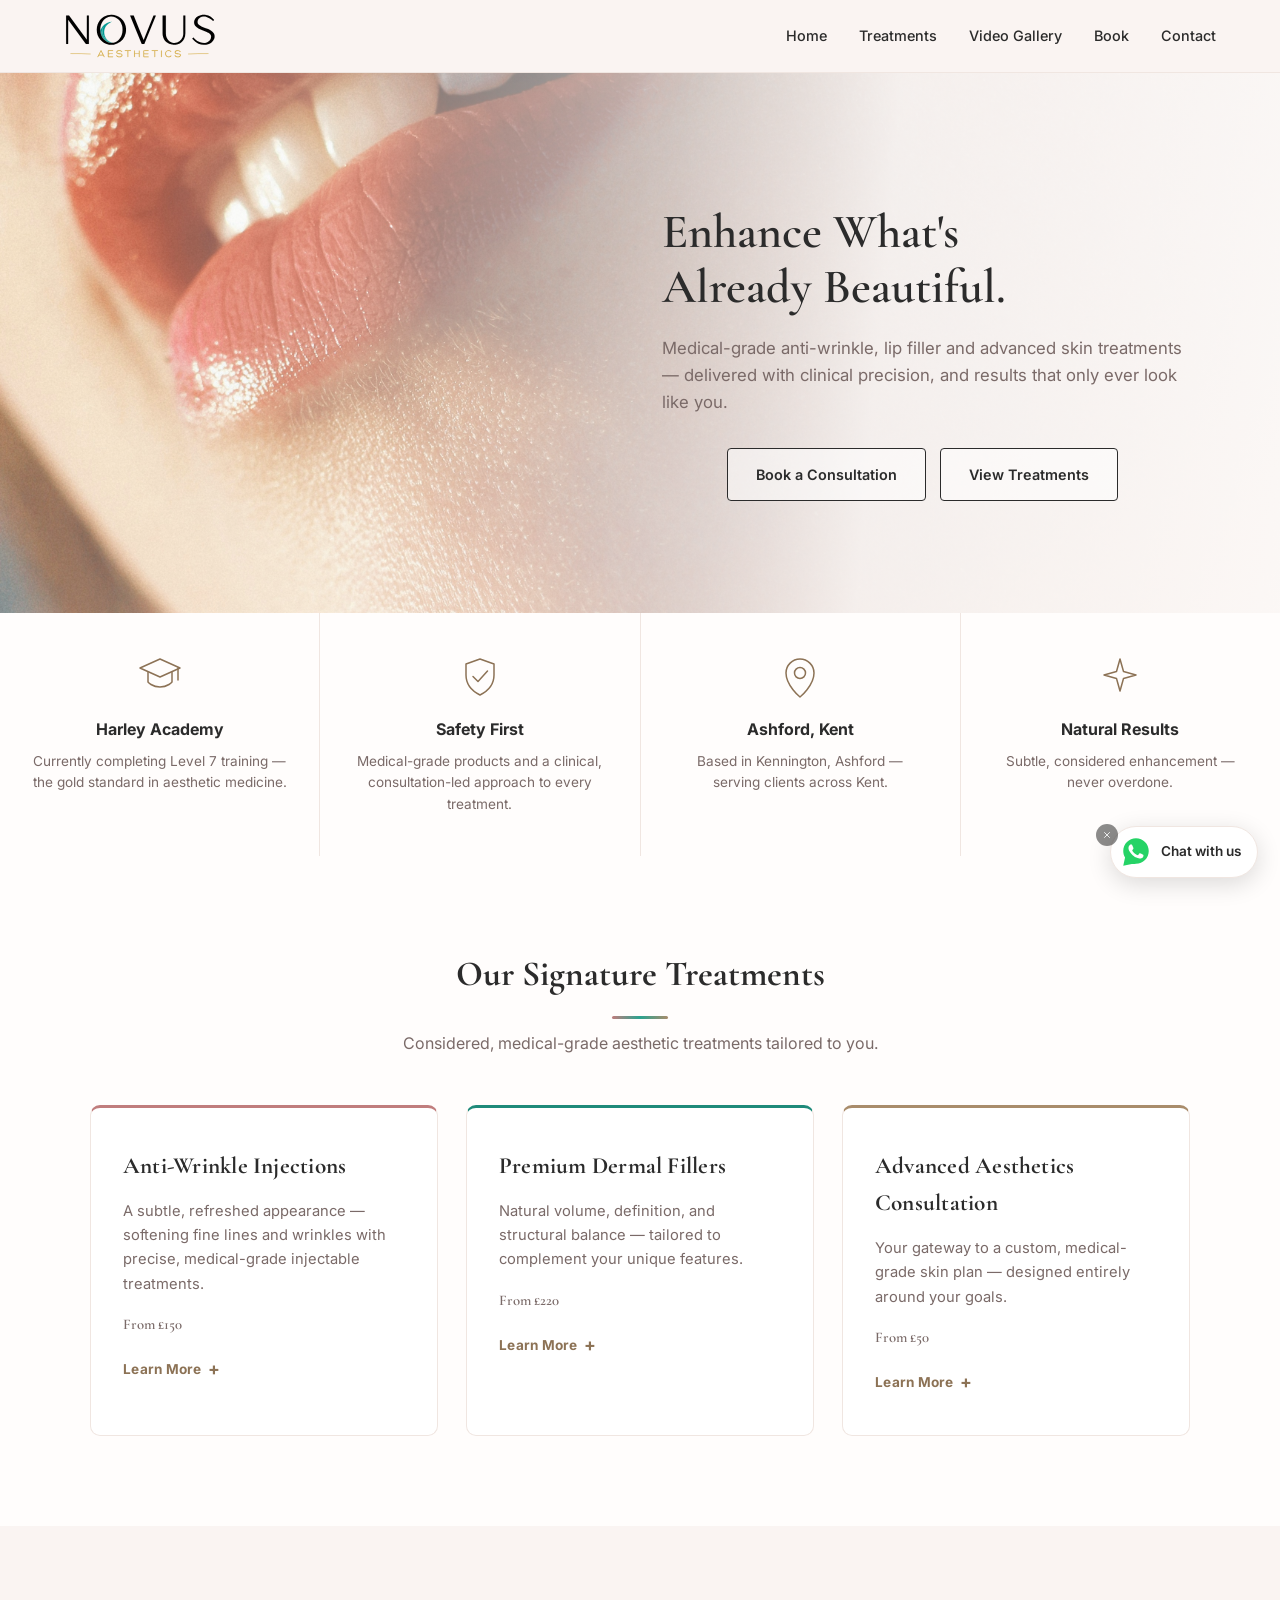
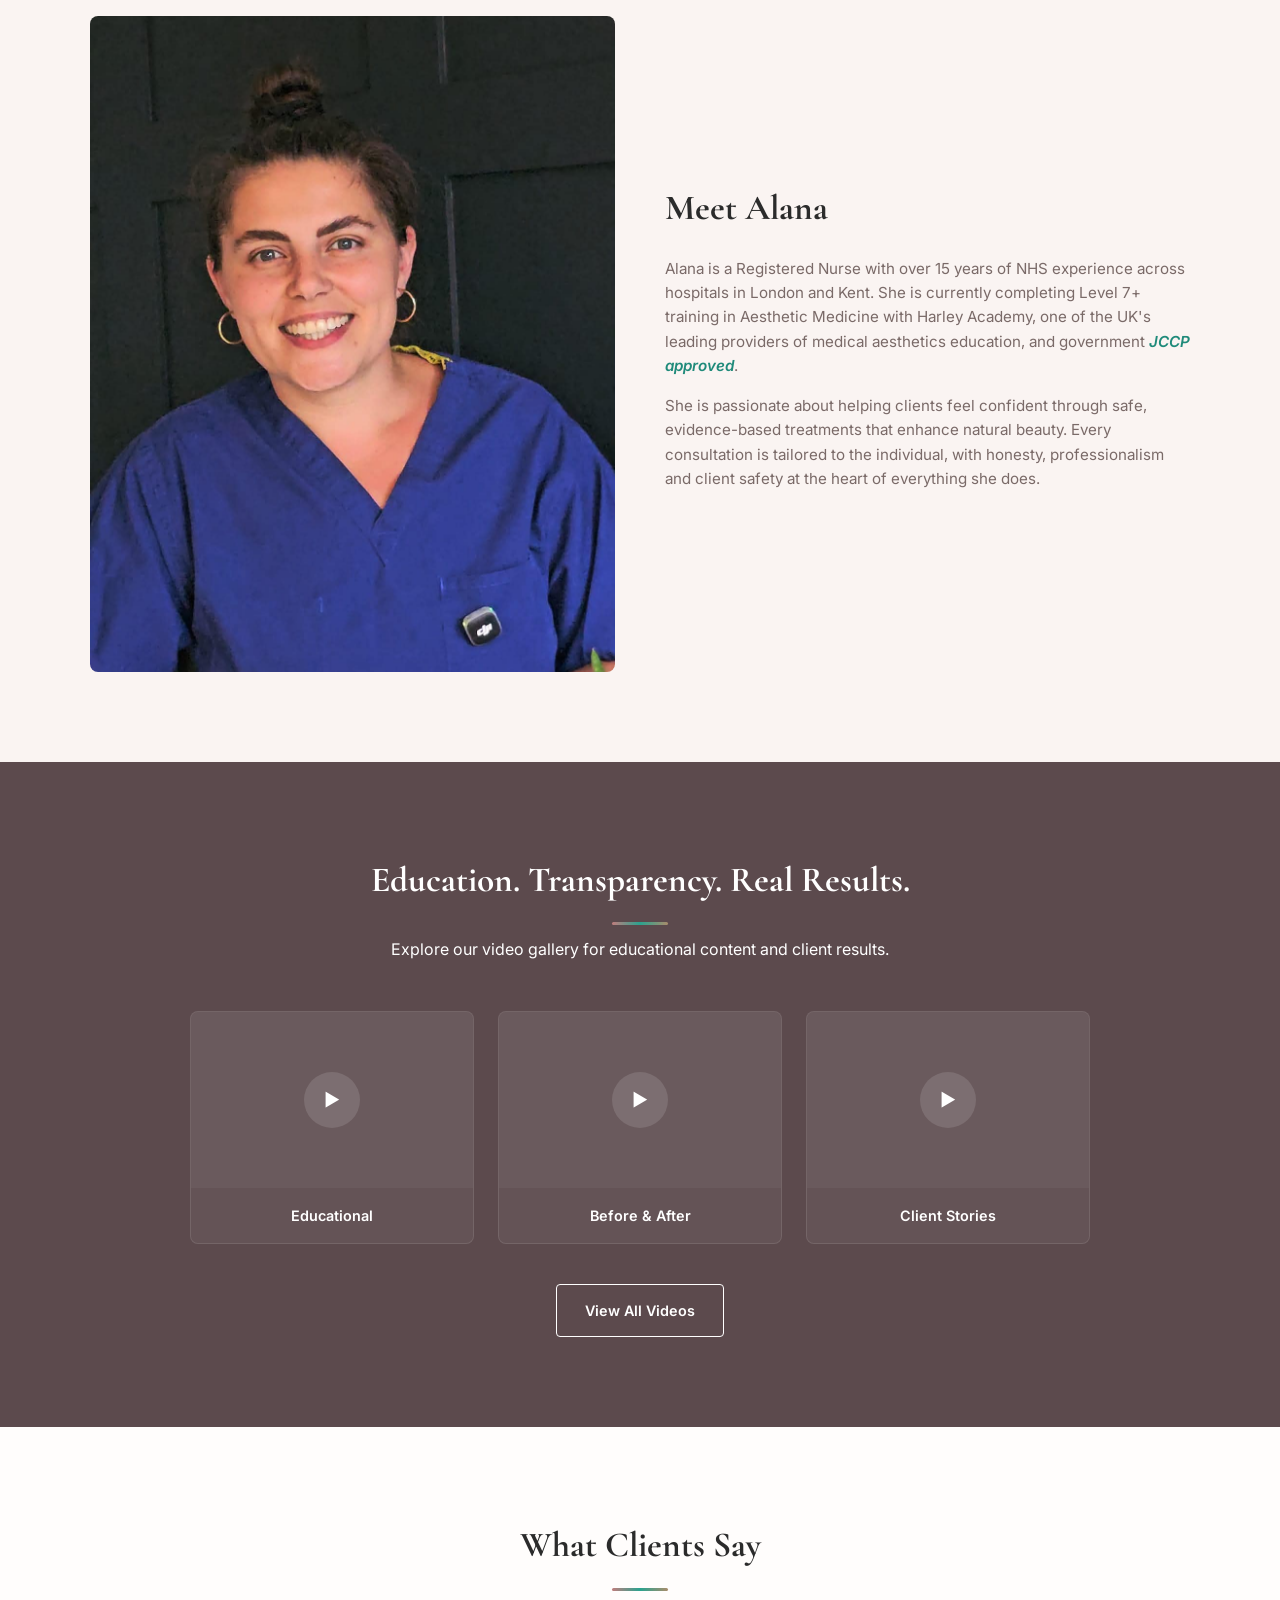
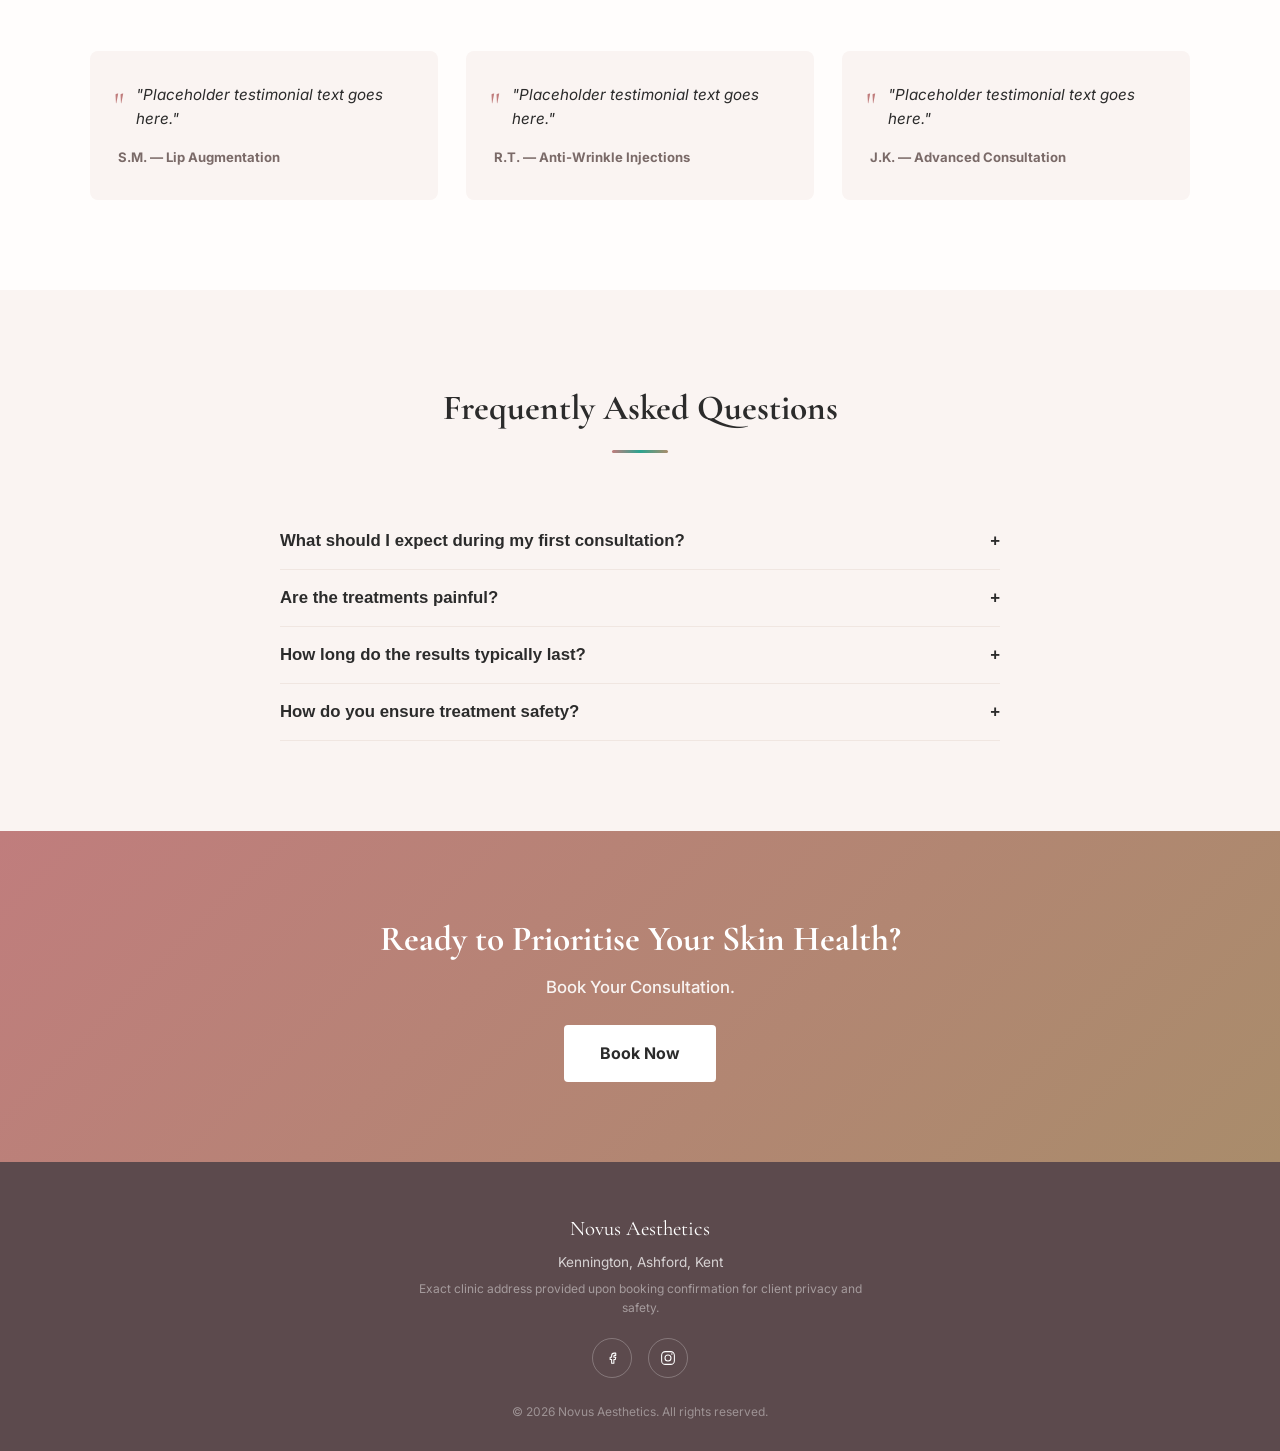
==== commit 21d3a068: "Implement frosted header effect on scroll Added a frosted header effect that activates on scroll." ====
--- a/index.html
+++ b/index.html
@@ -386,6 +386,14 @@
             whatsappFloat.classList.add('hidden');
         });
  
+        // Frosted header on scroll
+        const siteHeader = document.querySelector('.site-header');
+        function updateHeaderFrost() {
+            siteHeader.classList.toggle('scrolled', window.scrollY > 40);
+        }
+        window.addEventListener('scroll', updateHeaderFrost, { passive: true });
+        updateHeaderFrost();
+ 
         document.querySelectorAll('.faq-toggle').forEach(toggle => {
             toggle.addEventListener('click', () => {
                 const content = toggle.nextElementSibling;
--- a/style.css
+++ b/style.css
@@ -6,7 +6,7 @@
     padding: 0;
     box-sizing: border-box;
 }
- 
+
 :root {
     --ink: #2b2b2b;
     --stone: #faf4f2;       /* very light warm blush */
@@ -22,11 +22,11 @@
     --border-soft: #f0e6e1;
     --white: #ffffff;
 }
- 
+
 html {
     scroll-behavior: smooth;
 }
- 
+
 body {
     font-family: 'Inter', sans-serif;
     background-color: var(--cream);
@@ -34,35 +34,35 @@
     line-height: 1.6;
     -webkit-font-smoothing: antialiased;
 }
- 
+
 h1, h2, h3 {
     font-family: 'Cormorant Garamond', serif;
     color: var(--ink);
 }
- 
+
 a {
     color: inherit;
 }
- 
+
 img {
     max-width: 100%;
     display: block;
 }
- 
+
 .section-heading {
     text-align: center;
     max-width: 640px;
     margin: 0 auto 48px;
     padding: 0 20px;
 }
- 
+
 .section-heading h2 {
     font-size: 2.2rem;
     margin-bottom: 12px;
     position: relative;
     display: inline-block;
 }
- 
+
 .section-heading h2::after {
     content: '';
     display: block;
@@ -72,12 +72,12 @@
     border-radius: 2px;
     background: linear-gradient(90deg, var(--blush-dark), var(--teal), var(--accent));
 }
- 
+
 .section-sub {
     color: var(--text-muted);
     font-size: 1rem;
 }
- 
+
 /* ============================= */
 /* HEADER */
 /* ============================= */
@@ -89,8 +89,16 @@
     z-index: 1000;
     background: var(--stone);
     border-bottom: 1px solid var(--border-soft);
-}
- 
+    transition: background 0.3s ease;
+}
+
+/* Frosted translucent state once scrolled */
+.site-header.scrolled {
+    background: rgba(250, 244, 242, 0.78);
+    backdrop-filter: blur(12px);
+    -webkit-backdrop-filter: blur(12px);
+}
+
 .nav-container {
     display: flex;
     justify-content: space-between;
@@ -99,25 +107,25 @@
     margin: 0 auto;
     padding: 12px 24px;
 }
- 
+
 .logo {
     display: inline-flex;
     align-items: center;
     text-decoration: none;
     line-height: 1;
 }
- 
+
 .logo-img {
     height: 48px;
     width: auto;
     display: block;
 }
- 
+
 .primary-nav {
     display: flex;
     gap: 32px;
 }
- 
+
 .primary-nav a {
     text-decoration: none;
     font-size: 0.9rem;
@@ -125,11 +133,11 @@
     color: var(--ink);
     transition: color 0.2s ease;
 }
- 
+
 .primary-nav a:hover {
     color: var(--accent);
 }
- 
+
 /* Hamburger (hidden on desktop) */
 .hamburger {
     display: none;
@@ -142,7 +150,7 @@
     padding: 8px;
     z-index: 1200;
 }
- 
+
 .hamburger span {
     display: block;
     width: 24px;
@@ -151,11 +159,11 @@
     border-radius: 2px;
     transition: transform 0.3s ease, opacity 0.3s ease;
 }
- 
+
 .hamburger.open span:nth-child(1) { transform: translateY(7px) rotate(45deg); }
 .hamburger.open span:nth-child(2) { opacity: 0; }
 .hamburger.open span:nth-child(3) { transform: translateY(-7px) rotate(-45deg); }
- 
+
 /* Mobile Slide-in Menu */
 .mobile-menu {
     display: none;
@@ -168,11 +176,11 @@
     justify-content: center;
     gap: 32px;
 }
- 
+
 .mobile-menu.open {
     display: flex;
 }
- 
+
 .mob-link {
     font-family: 'Cormorant Garamond', serif;
     font-size: 1.5rem;
@@ -180,7 +188,7 @@
     color: var(--ink);
     text-decoration: none;
 }
- 
+
 /* ============================= */
 /* HERO */
 /* ============================= */
@@ -193,7 +201,7 @@
     display: flex;
     align-items: center;
 }
- 
+
 .hero-bg {
     position: absolute;
     inset: 0;
@@ -202,14 +210,14 @@
     background-size: cover;
     background-position: left 30%;
 }
- 
+
 .hero-bg::after {
     content: '';
     position: absolute;
     inset: 0;
     background: linear-gradient(95deg, rgba(255,253,252,0.15) 0%, rgba(255,253,252,0.55) 40%, rgba(255,253,252,0.92) 68%, rgba(255,253,252,0.97) 100%);
 }
- 
+
 .hero-content {
     position: relative;
     z-index: 2;
@@ -217,29 +225,29 @@
     margin-left: auto;
     margin-right: 6%;
 }
- 
+
 .hero-h1 {
     margin-bottom: 22px;
     color: var(--ink);
     font-size: 3.2rem;
 }
- 
+
 .hero-sub {
     color: #5f5350;
 }
- 
+
 .hero-content .btn-outline {
     border-color: var(--ink);
     color: var(--ink);
     background: rgba(255,255,255,0.55);
 }
- 
+
 .hero-content .hero-btns .btn-outline:hover {
     background: var(--accent);
     border-color: var(--accent);
     color: var(--white);
 }
- 
+
 .eyebrow {
     display: inline-block;
     font-size: 0.75rem;
@@ -252,28 +260,28 @@
     border-radius: 20px;
     margin-bottom: 24px;
 }
- 
+
 .hero-h1 {
     font-size: 3rem;
     font-weight: 600;
     line-height: 1.15;
     margin-bottom: 20px;
 }
- 
+
 .hero-sub {
     font-size: 1.05rem;
     color: var(--text-muted);
     max-width: 560px;
     margin: 0 auto 32px;
 }
- 
+
 .hero-btns {
     display: flex;
     justify-content: center;
     gap: 14px;
     flex-wrap: wrap;
 }
- 
+
 .btn-outline {
     background: transparent;
     color: var(--ink);
@@ -286,7 +294,7 @@
     transition: background 0.2s ease, color 0.2s ease, border-color 0.2s ease;
     display: inline-block;
 }
- 
+
 .btn-primary {
     background: var(--ink);
     color: var(--white);
@@ -297,11 +305,11 @@
     text-decoration: none;
     transition: background 0.2s ease;
 }
- 
+
 .btn-primary:hover {
     background: var(--accent-dark);
 }
- 
+
 .btn-ghost-dark {
     background: transparent;
     color: var(--white);
@@ -314,12 +322,12 @@
     transition: background 0.2s ease, color 0.2s ease;
     display: inline-block;
 }
- 
+
 .btn-ghost-dark:hover {
     background: var(--white);
     color: var(--ink);
 }
- 
+
 .btn-primary-lg {
     background: var(--white);
     color: var(--ink);
@@ -332,11 +340,11 @@
     margin-top: 24px;
     transition: transform 0.2s ease;
 }
- 
+
 .btn-primary-lg:hover {
     transform: translateY(-2px);
 }
- 
+
 /* ============================= */
 /* TRUST STRIP */
 /* ============================= */
@@ -346,44 +354,44 @@
     gap: 1px;
     background: var(--border-soft);
 }
- 
+
 .trust-item {
     background: var(--cream);
     padding: 40px 32px;
     text-align: center;
 }
- 
+
 .trust-icon {
     width: 48px;
     height: 48px;
     margin: 0 auto 16px;
     color: var(--accent-dark);
 }
- 
+
 .trust-icon svg {
     width: 100%;
     height: 100%;
 }
- 
+
 .trust-title {
     font-weight: 700;
     font-size: 1rem;
     margin-bottom: 8px;
 }
- 
+
 .trust-body {
     font-size: 0.85rem;
     color: var(--text-muted);
     line-height: 1.6;
 }
- 
+
 /* ============================= */
 /* SERVICES */
 /* ============================= */
 .services {
     padding: 90px 24px;
 }
- 
+
 .services-grid {
     display: grid;
     grid-template-columns: repeat(auto-fit, minmax(280px, 1fr));
@@ -391,7 +399,7 @@
     max-width: 1100px;
     margin: 0 auto;
 }
- 
+
 .service-card {
     background: var(--white);
     border: 1px solid var(--border-soft);
@@ -400,33 +408,33 @@
     padding: 40px 32px;
     transition: box-shadow 0.25s ease, transform 0.25s ease;
 }
- 
+
 .service-card:nth-child(2) {
     border-top-color: var(--teal-dark);
 }
- 
+
 .service-card:nth-child(3) {
     border-top-color: var(--accent);
 }
- 
+
 .service-card:hover {
     transform: translateY(-4px);
     box-shadow: 0 16px 40px rgba(0,0,0,0.06);
 }
- 
+
 .service-card h3 {
     font-size: 1.45rem;
     margin-bottom: 14px;
     letter-spacing: 0.01em;
 }
- 
+
 .service-card p {
     font-size: 0.92rem;
     color: var(--text-muted);
     margin-bottom: 16px;
     line-height: 1.65;
 }
- 
+
 .service-price {
     font-family: 'Cormorant Garamond', serif;
     font-size: 1.15rem;
@@ -434,20 +442,51 @@
     color: var(--blush-dark);
     margin-bottom: 20px !important;
 }
- 
-.service-link {
+
+.service-more {
+    max-height: 0;
+    overflow: hidden;
+    transition: max-height 0.3s ease;
+}
+
+.service-more p {
+    font-size: 0.88rem;
+    color: var(--text-muted);
+    line-height: 1.65;
+    margin-bottom: 12px;
+    padding-top: 4px;
+}
+
+.service-more p:first-child {
+    padding-top: 8px;
+}
+
+.service-toggle {
+    background: none;
+    border: none;
+    padding: 0;
+    margin-top: 4px;
+    font-family: 'Inter', sans-serif;
     font-size: 0.85rem;
     font-weight: 700;
     color: var(--accent-dark);
-    text-decoration: none;
     letter-spacing: 0.02em;
+    cursor: pointer;
+    display: inline-flex;
+    align-items: center;
+    gap: 6px;
     transition: color 0.2s ease;
 }
- 
-.service-link:hover {
-    color: var(--ink);
-}
- 
+
+.service-toggle:hover {
+    color: var(--ink);
+}
+
+.service-toggle span {
+    font-size: 1.1rem;
+    line-height: 1;
+}
+
 /* ============================= */
 /* ABOUT */
 /* ============================= */
@@ -455,7 +494,7 @@
     background: var(--stone);
     padding: 90px 24px;
 }
- 
+
 .about-grid {
     display: grid;
     grid-template-columns: repeat(auto-fit, minmax(300px, 1fr));
@@ -464,31 +503,31 @@
     margin: 0 auto;
     align-items: center;
 }
- 
+
 .about-image img {
     border-radius: 8px;
     width: 100%;
     aspect-ratio: 4/5;
     object-fit: cover;
 }
- 
+
 .about-text h2 {
     font-size: 2.2rem;
     margin-bottom: 20px;
 }
- 
+
 .about-text p {
     font-size: 0.95rem;
     color: var(--text-muted);
     margin-bottom: 16px;
 }
- 
+
 .about-text em {
     color: var(--teal-dark);
     font-style: italic;
     font-weight: 600;
 }
- 
+
 /* ============================= */
 /* VIDEO TEASER */
 /* ============================= */
@@ -498,12 +537,12 @@
     text-align: center;
     color: var(--white);
 }
- 
+
 .video-teaser .section-heading h2,
 .video-teaser .section-sub {
     color: var(--white);
 }
- 
+
 .video-teaser-grid {
     display: grid;
     grid-template-columns: repeat(auto-fit, minmax(200px, 1fr));
@@ -511,7 +550,7 @@
     max-width: 900px;
     margin: 0 auto 40px;
 }
- 
+
 .video-teaser-card {
     background: rgba(255,255,255,0.05);
     border-radius: 8px;
@@ -519,7 +558,7 @@
     border: 1px solid rgba(255,255,255,0.1);
     overflow: hidden;
 }
- 
+
 .video-thumb {
     position: relative;
     aspect-ratio: 16/10;
@@ -528,7 +567,7 @@
     align-items: center;
     justify-content: center;
 }
- 
+
 .play-icon {
     width: 56px;
     height: 56px;
@@ -541,26 +580,26 @@
     color: var(--white);
     transition: background 0.2s ease, transform 0.2s ease;
 }
- 
+
 .video-teaser-card:hover .play-icon {
     background: var(--accent);
     transform: scale(1.08);
 }
- 
+
 .video-label {
     padding: 16px 0;
     font-size: 0.9rem;
     font-weight: 600;
     color: var(--white);
 }
- 
+
 /* ============================= */
 /* TESTIMONIALS */
 /* ============================= */
 .testimonials {
     padding: 90px 24px;
 }
- 
+
 .testimonials-grid {
     display: grid;
     grid-template-columns: repeat(auto-fit, minmax(260px, 1fr));
@@ -568,13 +607,13 @@
     max-width: 1100px;
     margin: 0 auto;
 }
- 
+
 .testimonial-card {
     background: var(--stone);
     border-radius: 8px;
     padding: 32px 28px;
 }
- 
+
 .quote {
     font-style: italic;
     font-size: 0.95rem;
@@ -583,7 +622,7 @@
     position: relative;
     padding-left: 18px;
 }
- 
+
 .quote::before {
     content: '"';
     position: absolute;
@@ -594,13 +633,13 @@
     color: var(--blush-dark);
     font-style: normal;
 }
- 
+
 .client-name {
     font-size: 0.82rem;
     font-weight: 700;
     color: var(--text-muted);
 }
- 
+
 /* ============================= */
 /* FAQ */
 /* ============================= */
@@ -608,17 +647,17 @@
     padding: 90px 24px;
     background: var(--stone);
 }
- 
+
 .faq-accordion {
     max-width: 720px;
     margin: 0 auto;
 }
- 
+
 .faq-item {
     border-bottom: 1px solid var(--border-soft);
     padding: 18px 0;
 }
- 
+
 .faq-toggle {
     width: 100%;
     background: none;
@@ -632,23 +671,23 @@
     color: var(--ink);
     transition: color 0.2s ease;
 }
- 
+
 .faq-toggle:hover {
     color: var(--blush-dark);
 }
- 
+
 .faq-content {
     max-height: 0;
     overflow: hidden;
     transition: max-height 0.3s ease;
 }
- 
+
 .faq-content p {
     padding-top: 12px;
     color: var(--text-muted);
     font-size: 0.9rem;
 }
- 
+
 /* ============================= */
 /* FINAL CTA */
 /* ============================= */
@@ -657,19 +696,19 @@
     padding: 80px 24px;
     text-align: center;
 }
- 
+
 .final-cta h2 {
     font-size: 2.2rem;
     color: var(--white);
     margin-bottom: 6px;
 }
- 
+
 .final-cta-sub {
     font-size: 1.05rem;
     color: rgba(255,255,255,0.9);
     font-weight: 500;
 }
- 
+
 /* ============================= */
 /* FOOTER */
 /* ============================= */
@@ -679,33 +718,33 @@
     padding: 50px 24px 30px;
     text-align: center;
 }
- 
+
 .footer-brand {
     font-family: 'Cormorant Garamond', serif;
     font-size: 1.3rem;
     color: var(--white);
     margin-bottom: 6px;
 }
- 
+
 .footer-area {
     font-size: 0.85rem;
     margin-bottom: 6px;
 }
- 
+
 .footer-privacy {
     font-size: 0.75rem;
     color: rgba(255,255,255,0.45);
     max-width: 480px;
     margin: 0 auto 20px;
 }
- 
+
 .footer-socials {
     display: flex;
     justify-content: center;
     gap: 16px;
     margin-bottom: 24px;
 }
- 
+
 .social-icon {
     width: 40px;
     height: 40px;
@@ -717,22 +756,22 @@
     color: var(--white);
     transition: background 0.2s ease, border-color 0.2s ease;
 }
- 
+
 .social-icon svg {
     width: 18px;
     height: 18px;
 }
- 
+
 .social-icon:hover {
     background: var(--accent);
     border-color: var(--accent);
 }
- 
+
 .footer-copy {
     font-size: 0.75rem;
     color: rgba(255,255,255,0.4);
 }
- 
+
 /* ============================= */
 /* MENU CLOSE BUTTON */
 /* ============================= */
@@ -751,12 +790,12 @@
     align-items: center;
     justify-content: center;
 }
- 
+
 .menu-close svg {
     width: 20px;
     height: 20px;
 }
- 
+
 /* ============================= */
 /* WHATSAPP FLOAT */
 /* ============================= */
@@ -768,11 +807,11 @@
     display: flex;
     align-items: center;
 }
- 
+
 .whatsapp-float.hidden {
     display: none;
 }
- 
+
 .whatsapp-btn {
     display: flex;
     align-items: center;
@@ -785,23 +824,23 @@
     box-shadow: 0 6px 24px rgba(0,0,0,0.14);
     transition: transform 0.2s ease, box-shadow 0.2s ease;
 }
- 
+
 .whatsapp-btn:hover {
     transform: translateY(-2px);
     box-shadow: 0 10px 30px rgba(0,0,0,0.18);
 }
- 
+
 .whatsapp-btn svg {
     width: 34px;
     height: 34px;
 }
- 
+
 .whatsapp-label {
     font-size: 0.85rem;
     font-weight: 600;
     color: var(--ink);
 }
- 
+
 .whatsapp-dismiss {
     width: 22px;
     height: 22px;
@@ -818,12 +857,12 @@
     z-index: 2;
     position: relative;
 }
- 
+
 .whatsapp-dismiss svg {
     width: 10px;
     height: 10px;
 }
- 
+
 /* ============================= */
 /* PAGE HEADER (inner pages) */
 /* ============================= */
@@ -832,25 +871,25 @@
     padding: 80px 24px 70px;
     text-align: center;
 }
- 
+
 .page-header-inner {
     max-width: 720px;
     margin: 0 auto;
 }
- 
+
 .page-header h1 {
     font-size: 2.8rem;
     font-weight: 600;
     line-height: 1.15;
     margin: 14px 0 18px;
 }
- 
+
 .page-header p {
     font-size: 1rem;
     color: var(--text-muted);
     line-height: 1.7;
 }
- 
+
 /* ============================= */
 /* TREATMENT CATEGORIES */
 /* ============================= */
@@ -862,7 +901,7 @@
     grid-template-columns: repeat(auto-fit, minmax(300px, 1fr));
     gap: 28px;
 }
- 
+
 .cat-block {
     background: var(--white);
     border: 1px solid var(--border-soft);
@@ -870,30 +909,30 @@
     border-radius: 10px;
     padding: 36px 32px;
 }
- 
+
 .cat-block:nth-child(1) { border-top-color: var(--blush-dark); }
 .cat-block:nth-child(2) { border-top-color: var(--teal-dark); }
 .cat-block:nth-child(3) { border-top-color: var(--accent); }
 .cat-block:nth-child(4) { border-top-color: var(--blush); }
- 
+
 .cat-head h2 {
     font-size: 1.6rem;
     margin-bottom: 8px;
 }
- 
+
 .cat-head p {
     font-size: 0.9rem;
     color: var(--text-muted);
     line-height: 1.6;
     margin-bottom: 22px;
 }
- 
+
 .cat-list {
     list-style: none;
     padding: 0;
     margin: 0;
 }
- 
+
 .cat-list li {
     font-size: 0.92rem;
     color: var(--ink);
@@ -901,7 +940,7 @@
     border-top: 1px solid var(--border-soft);
     position: relative;
 }
- 
+
 .cat-list li::before {
     content: '';
     position: absolute;
@@ -913,7 +952,7 @@
     border-radius: 50%;
     background: var(--accent);
 }
- 
+
 /* ============================= */
 /* YOUR JOURNEY */
 /* ============================= */
@@ -921,7 +960,7 @@
     background: var(--stone);
     padding: 90px 24px;
 }
- 
+
 .journey-steps {
     max-width: 760px;
     margin: 0 auto;
@@ -929,7 +968,7 @@
     flex-direction: column;
     gap: 8px;
 }
- 
+
 .journey-step {
     display: flex;
     gap: 24px;
@@ -939,7 +978,7 @@
     border-radius: 10px;
     padding: 28px 30px;
 }
- 
+
 .journey-num {
     flex-shrink: 0;
     width: 44px;
@@ -954,18 +993,41 @@
     align-items: center;
     justify-content: center;
 }
- 
+
 .journey-text h3 {
     font-size: 1.3rem;
     margin-bottom: 6px;
 }
- 
+
 .journey-text p {
     font-size: 0.92rem;
     color: var(--text-muted);
     line-height: 1.65;
 }
- 
+
+/* Scroll-reveal for journey steps (animates only if user allows motion) */
+@media (prefers-reduced-motion: no-preference) {
+    .journey-step {
+        opacity: 0;
+        transform: translateY(26px);
+        transition: opacity 0.6s ease, transform 0.6s ease;
+    }
+
+    .journey-step.revealed {
+        opacity: 1;
+        transform: none;
+    }
+
+    /* Small stagger when several steps reveal together */
+    .journey-step:nth-child(2).revealed { transition-delay: 0.1s; }
+    .journey-step:nth-child(3).revealed { transition-delay: 0.2s; }
+    .journey-step:nth-child(4).revealed { transition-delay: 0.3s; }
+    .journey-step:nth-child(5).revealed { transition-delay: 0.4s; }
+
+    /* No delay when hiding again */
+    .journey-step:not(.revealed) { transition-delay: 0s; }
+}
+
 /* ============================= */
 /* CONTACT PAGE */
 /* ============================= */
@@ -974,24 +1036,24 @@
     margin: 0 auto;
     padding: 70px 24px 90px;
 }
- 
+
 .contact-grid {
     display: grid;
     grid-template-columns: 1.4fr 1fr;
     gap: 50px;
     align-items: start;
 }
- 
+
 .contact-form-wrap h2,
 .contact-details h2 {
     font-size: 1.8rem;
     margin-bottom: 28px;
 }
- 
+
 .form-group {
     margin-bottom: 22px;
 }
- 
+
 .form-group label {
     display: block;
     font-size: 0.78rem;
@@ -1001,11 +1063,11 @@
     color: var(--accent-dark);
     margin-bottom: 8px;
 }
- 
+
 .form-group .req {
     color: var(--blush-dark);
 }
- 
+
 .form-group input,
 .form-group select,
 .form-group textarea {
@@ -1019,7 +1081,7 @@
     color: var(--ink);
     transition: border-color 0.2s ease, box-shadow 0.2s ease;
 }
- 
+
 .form-group input:focus,
 .form-group select:focus,
 .form-group textarea:focus {
@@ -1027,12 +1089,12 @@
     border-color: var(--accent);
     box-shadow: 0 0 0 3px rgba(169, 140, 107, 0.12);
 }
- 
+
 .form-group textarea {
     resize: vertical;
     min-height: 120px;
 }
- 
+
 .btn-submit {
     background: var(--ink);
     color: var(--white);
@@ -1045,26 +1107,26 @@
     cursor: pointer;
     transition: background 0.2s ease;
 }
- 
+
 .btn-submit:hover {
     background: var(--accent-dark);
 }
- 
+
 /* Contact details sidebar */
 .contact-details {
     background: var(--stone);
     border-radius: 12px;
     padding: 36px 32px;
 }
- 
+
 .contact-detail-item {
     margin-bottom: 26px;
 }
- 
+
 .contact-detail-item:last-child {
     margin-bottom: 0;
 }
- 
+
 .detail-label {
     font-size: 0.75rem;
     font-weight: 700;
@@ -1073,7 +1135,7 @@
     color: var(--accent-dark);
     margin-bottom: 6px;
 }
- 
+
 .detail-link {
     font-size: 1rem;
     font-weight: 600;
@@ -1081,40 +1143,40 @@
     text-decoration: none;
     transition: color 0.2s ease;
 }
- 
+
 .detail-link:hover {
     color: var(--accent);
 }
- 
+
 .detail-text {
     font-size: 0.95rem;
     color: var(--ink);
 }
- 
+
 .detail-note {
     font-size: 0.8rem;
     color: var(--text-muted);
     line-height: 1.55;
     margin-top: 6px;
 }
- 
+
 .contact-socials {
     display: flex;
     gap: 12px;
     margin-top: 4px;
 }
- 
+
 .social-icon-dark {
     border-color: rgba(0,0,0,0.15);
     color: var(--ink);
 }
- 
+
 .social-icon-dark:hover {
     background: var(--accent);
     border-color: var(--accent);
     color: var(--white);
 }
- 
+
 /* ============================= */
 /* VIDEO GALLERY PAGE */
 /* ============================= */
@@ -1123,7 +1185,7 @@
     margin: 0 auto;
     padding: 60px 24px 90px;
 }
- 
+
 .video-filter {
     display: flex;
     justify-content: center;
@@ -1131,7 +1193,7 @@
     gap: 10px;
     margin-bottom: 48px;
 }
- 
+
 .filter-btn {
     background: transparent;
     border: 1px solid var(--border-soft);
@@ -1144,24 +1206,24 @@
     cursor: pointer;
     transition: all 0.2s ease;
 }
- 
+
 .filter-btn:hover {
     border-color: var(--accent);
     color: var(--accent-dark);
 }
- 
+
 .filter-btn.active {
     background: var(--ink);
     border-color: var(--ink);
     color: var(--white);
 }
- 
+
 .video-grid {
     display: grid;
     grid-template-columns: repeat(auto-fill, minmax(300px, 1fr));
     gap: 32px;
 }
- 
+
 .video-card {
     background: var(--white);
     border: 1px solid var(--border-soft);
@@ -1169,12 +1231,12 @@
     overflow: hidden;
     transition: box-shadow 0.25s ease, transform 0.25s ease;
 }
- 
+
 .video-card:hover {
     transform: translateY(-4px);
     box-shadow: 0 16px 40px rgba(0,0,0,0.08);
 }
- 
+
 .video-frame {
     position: relative;
     aspect-ratio: 16 / 9;
@@ -1182,14 +1244,14 @@
     cursor: pointer;
     overflow: hidden;
 }
- 
+
 .video-thumb-img {
     width: 100%;
     height: 100%;
     object-fit: cover;
     display: block;
 }
- 
+
 .video-frame iframe {
     position: absolute;
     inset: 0;
@@ -1197,7 +1259,7 @@
     height: 100%;
     border: 0;
 }
- 
+
 .video-play {
     position: absolute;
     top: 50%;
@@ -1211,20 +1273,20 @@
     padding: 0;
     transition: transform 0.2s ease;
 }
- 
+
 .video-play svg {
     width: 100%;
     height: 100%;
 }
- 
+
 .video-frame:hover .video-play {
     transform: translate(-50%, -50%) scale(1.1);
 }
- 
+
 .video-info {
     padding: 22px 24px 26px;
 }
- 
+
 .video-tag {
     display: inline-block;
     font-size: 0.68rem;
@@ -1237,24 +1299,24 @@
     border-radius: 20px;
     margin-bottom: 12px;
 }
- 
+
 .video-info h3 {
     font-size: 1.25rem;
     margin-bottom: 8px;
     line-height: 1.25;
 }
- 
+
 .video-info p {
     font-size: 0.88rem;
     color: var(--text-muted);
     line-height: 1.6;
 }
- 
+
 .video-loadmore-wrap {
     text-align: center;
     margin-top: 48px;
 }
- 
+
 .btn-loadmore {
     background: transparent;
     border: 1.5px solid var(--ink);
@@ -1267,20 +1329,20 @@
     cursor: pointer;
     transition: background 0.2s ease, color 0.2s ease, border-color 0.2s ease;
 }
- 
+
 .btn-loadmore:hover {
     background: var(--accent);
     border-color: var(--accent);
     color: var(--white);
 }
- 
+
 .video-empty {
     text-align: center;
     color: var(--text-muted);
     font-size: 0.95rem;
     padding: 40px 0;
 }
- 
+
 /* ============================= */
 /* RESPONSIVE */
 /* ============================= */
@@ -1288,68 +1350,67 @@
     .primary-nav {
         display: none;
     }
- 
+
     .hamburger {
         display: flex;
     }
- 
+
     .hero {
         padding: 80px 20px 70px;
         min-height: 480px;
         text-align: center;
     }
- 
+
     .hero-bg {
         background-position: 28% 20%;
     }
- 
+
     .hero-bg::after {
         background: rgba(255,253,252,0.85);
     }
- 
+
     .hero-content {
         margin: 0 auto;
         max-width: 100%;
     }
- 
+
     .hero-h1 {
         font-size: 2.2rem;
     }
- 
+
     .hero-content .hero-btns {
         justify-content: center;
     }
- 
+
     .about-grid {
         grid-template-columns: 1fr;
     }
- 
+
     .contact-grid {
         grid-template-columns: 1fr;
         gap: 40px;
     }
- 
+
     .page-header h1 {
         font-size: 2rem;
     }
- 
+
     .journey-step {
         padding: 22px 20px;
         gap: 16px;
     }
- 
+
     .journey-num {
         width: 38px;
         height: 38px;
         font-size: 1.2rem;
     }
- 
+
     .whatsapp-label {
         display: none;
     }
- 
+
     .whatsapp-btn {
         padding: 8px;
     }
 }
- 
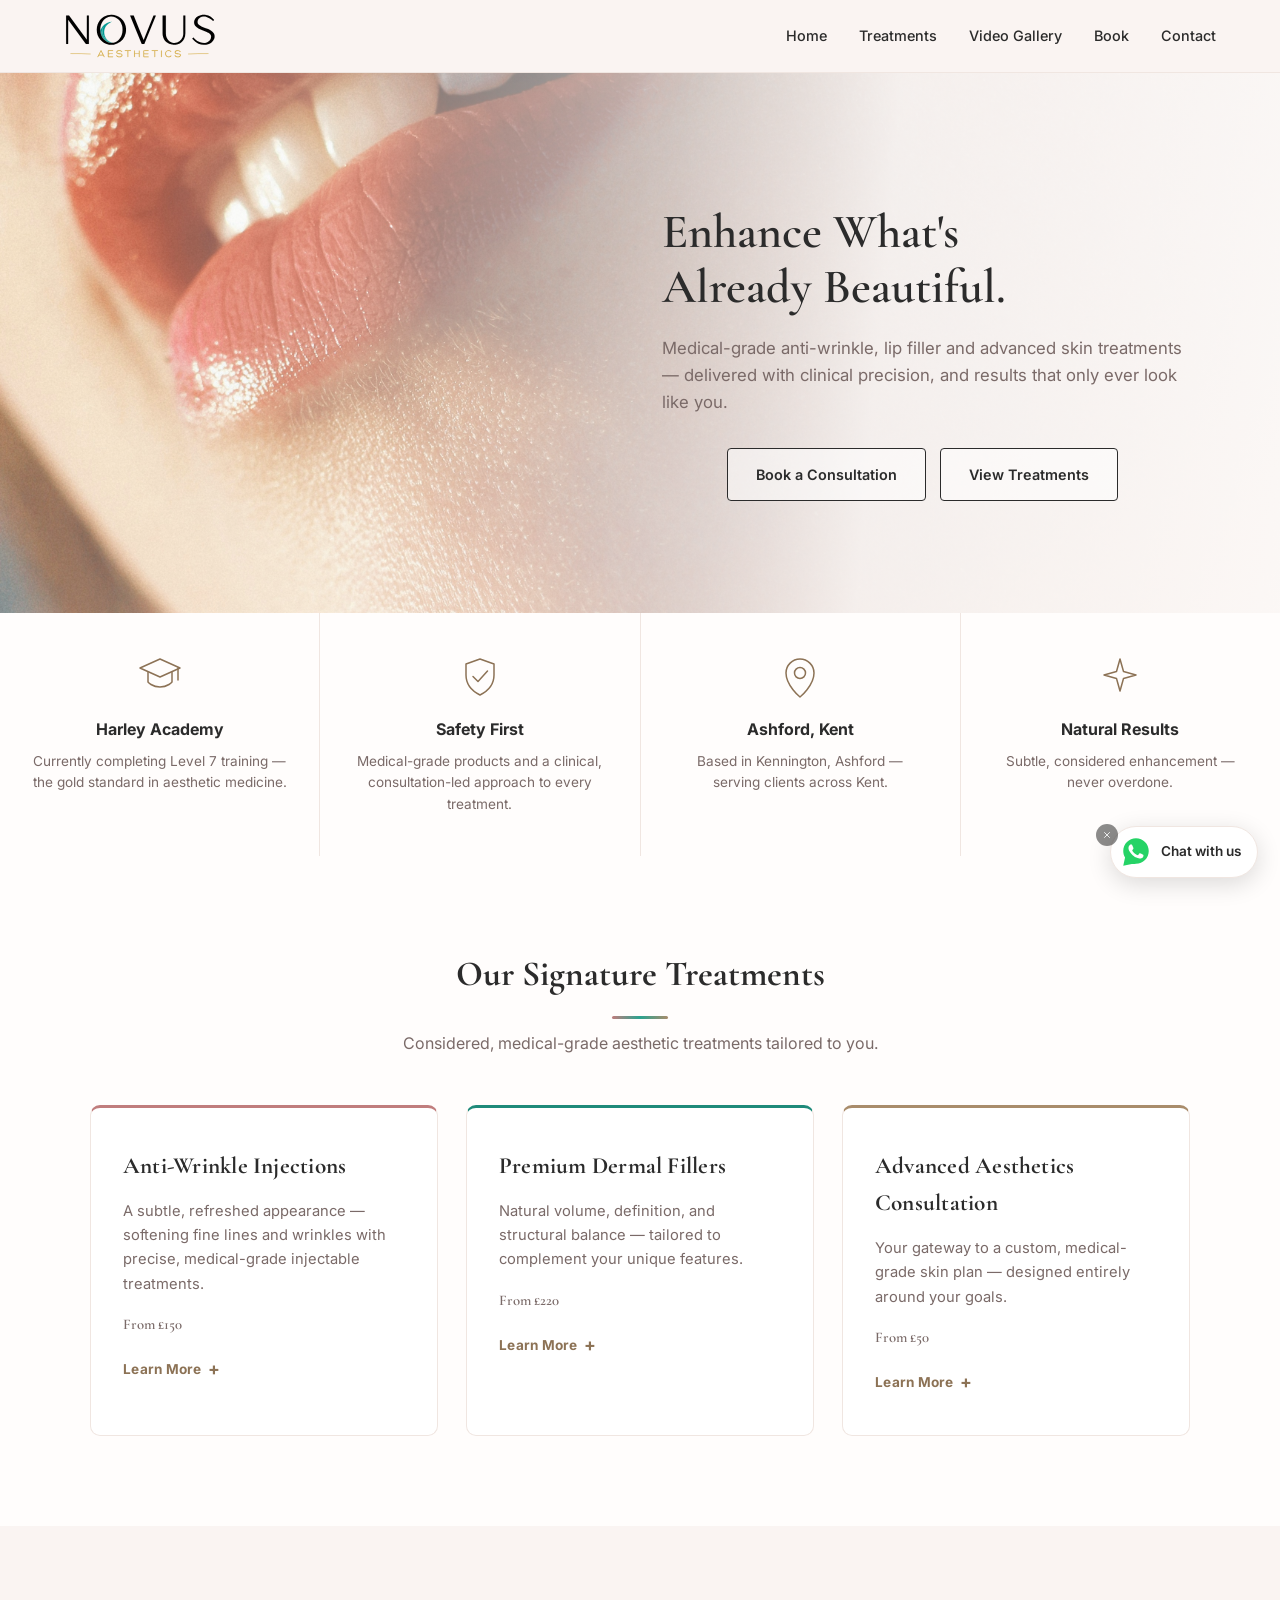
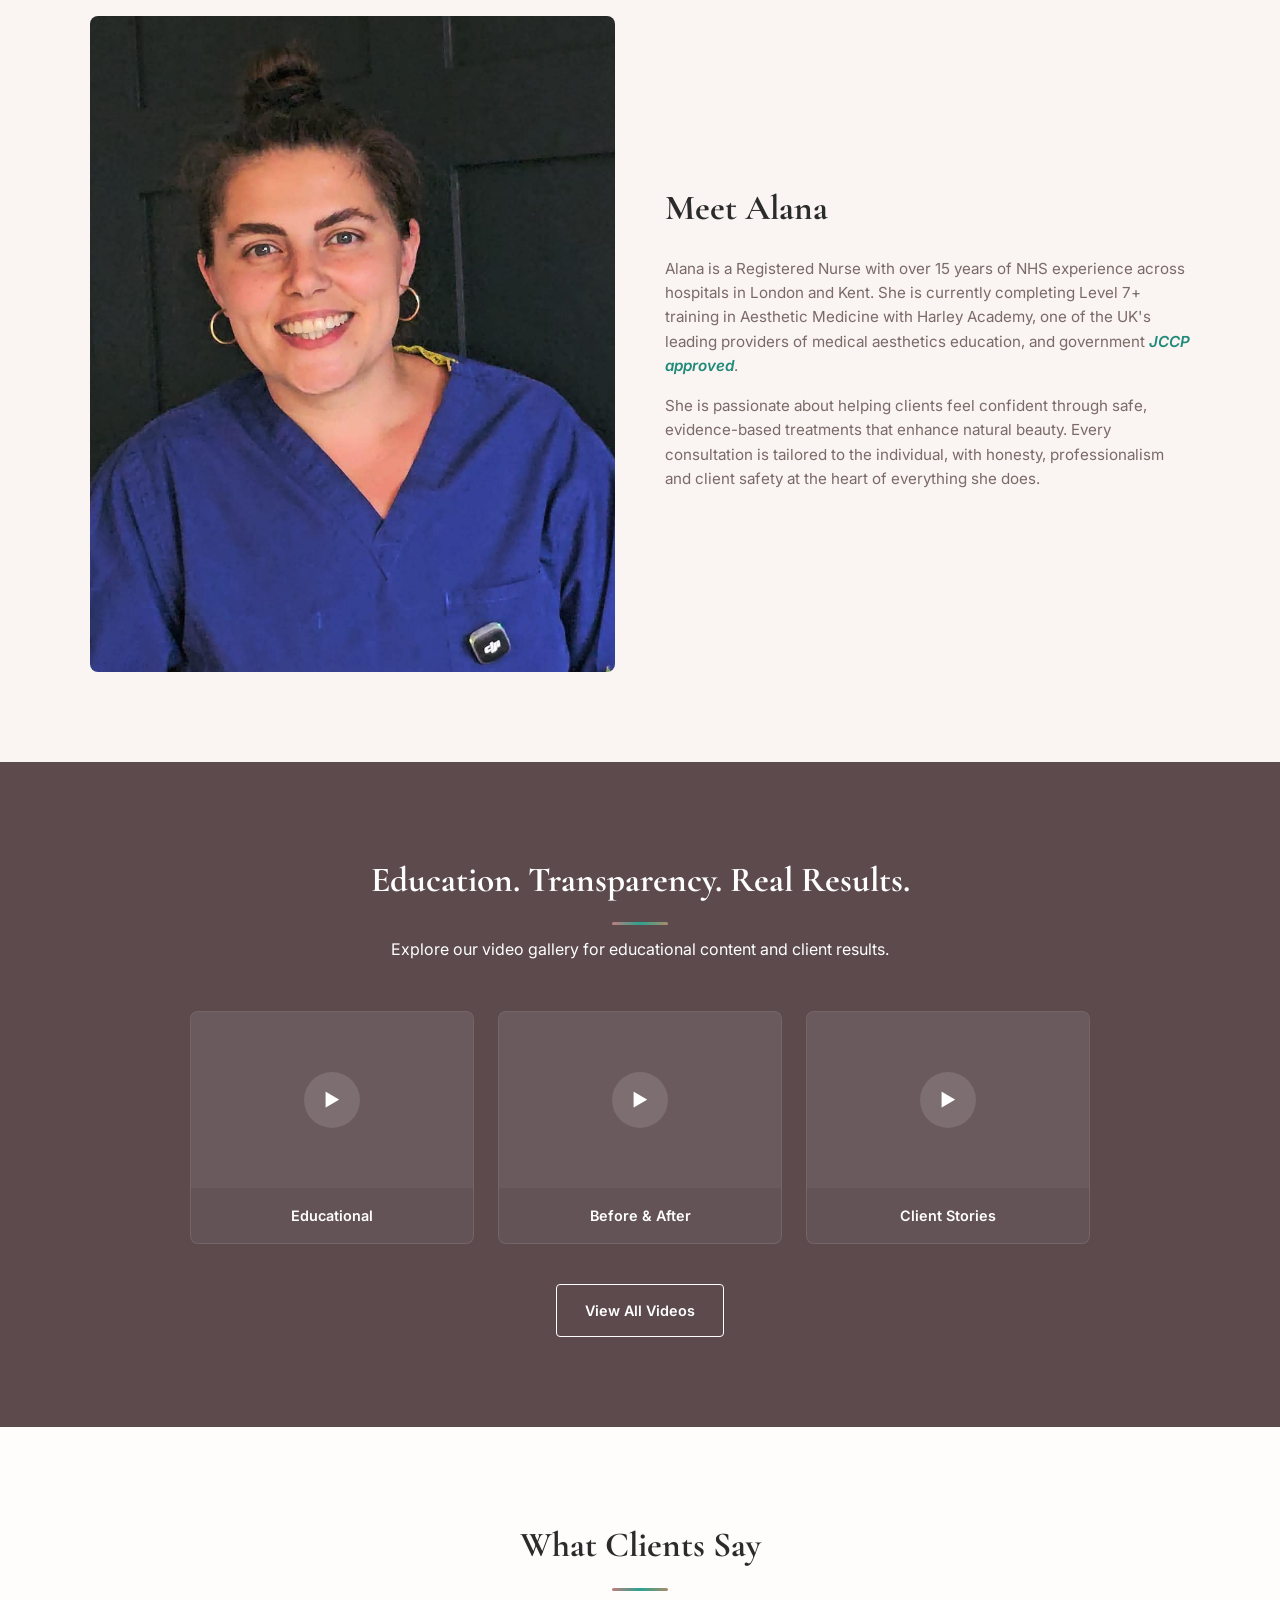
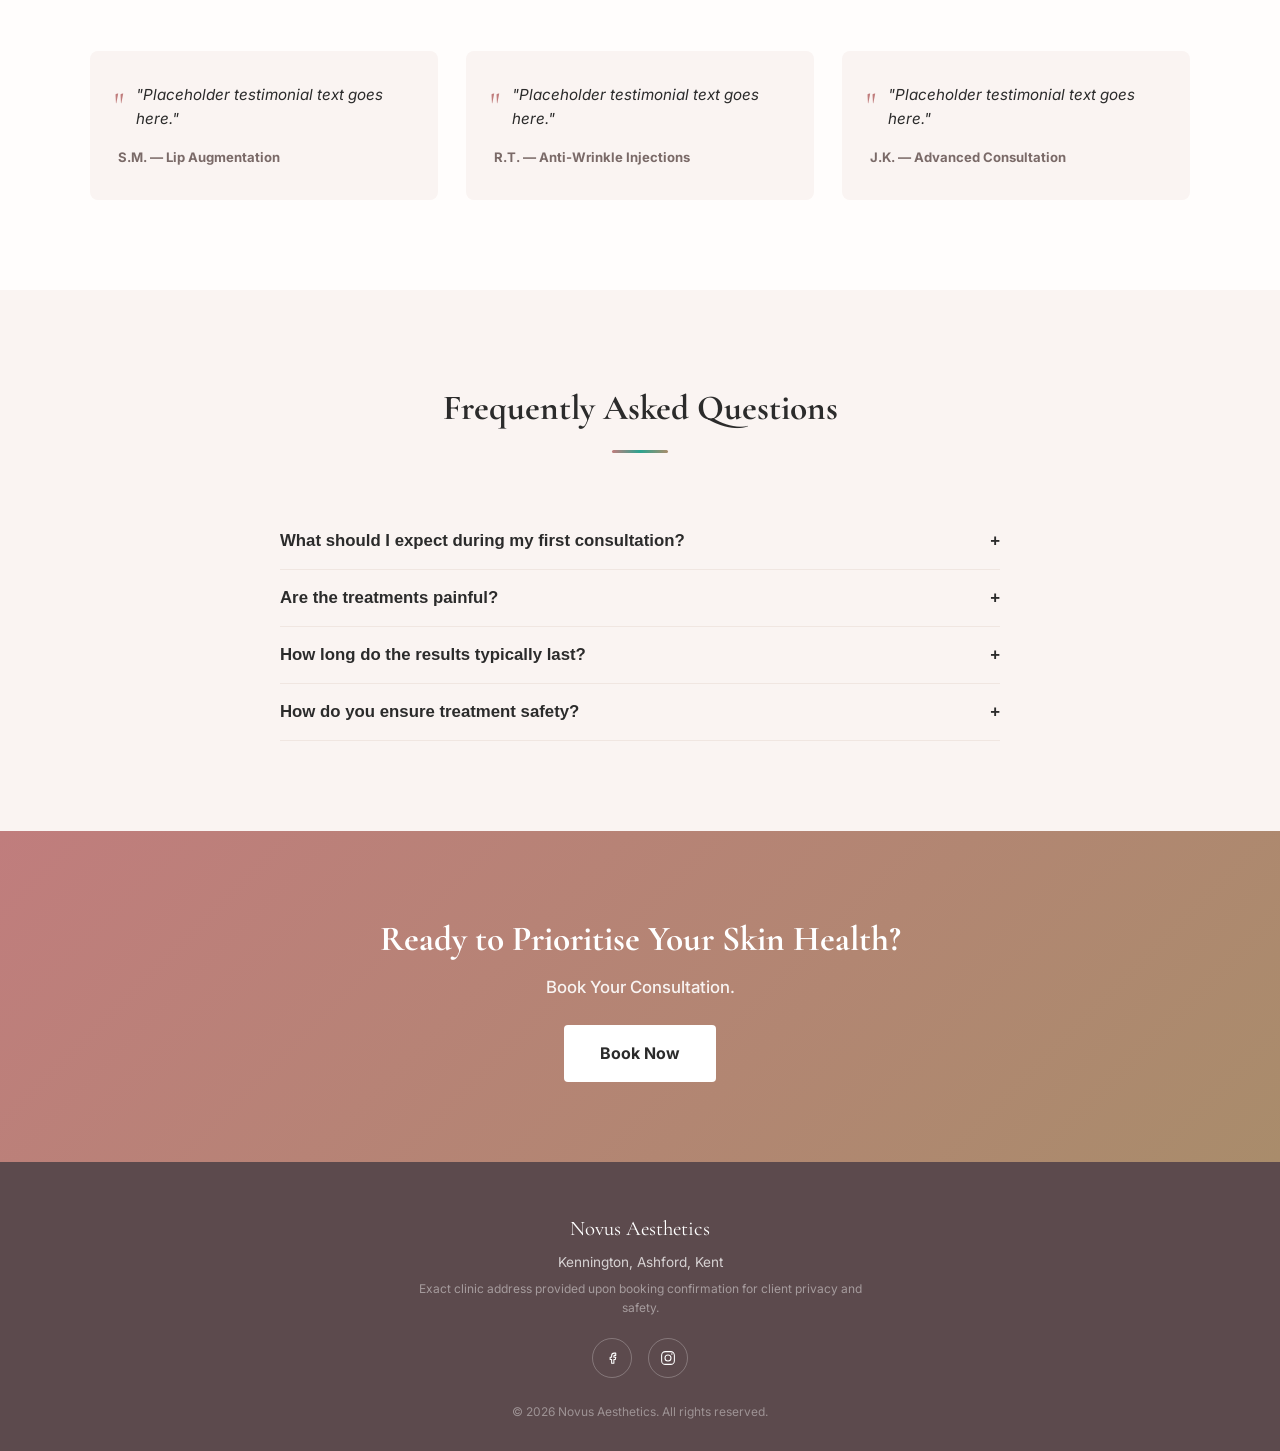
==== commit 69c61c2e: "Implement subtle image zoom on scroll Added image zoom effect on scroll using IntersectionObserver." ====
--- a/index.html
+++ b/index.html
@@ -394,6 +394,53 @@
         window.addEventListener('scroll', updateHeaderFrost, { passive: true });
         updateHeaderFrost();
  
+        // Section fade-in on scroll (reveals once, stays revealed)
+        if ('IntersectionObserver' in window) {
+            const fadeSections = document.querySelectorAll('main > section:not(.hero):not(.page-header)');
+            const fadeObserver = new IntersectionObserver((entries, obs) => {
+                entries.forEach(entry => {
+                    if (entry.isIntersecting) {
+                        entry.target.classList.add('in-view');
+                        obs.unobserve(entry.target);
+                    }
+                });
+            }, { threshold: 0.12 });
+            fadeSections.forEach(section => {
+                section.classList.add('fade-section');
+                fadeObserver.observe(section);
+            });
+ 
+            // Heading divider lines draw outward when scrolled into view
+            const lineHeads = document.querySelectorAll('.section-heading h2');
+            const lineObserver = new IntersectionObserver((entries, obs) => {
+                entries.forEach(entry => {
+                    if (entry.isIntersecting) {
+                        entry.target.classList.add('line-in');
+                        obs.unobserve(entry.target);
+                    }
+                });
+            }, { threshold: 0.4 });
+            lineHeads.forEach(h => {
+                h.classList.add('line-animate');
+                lineObserver.observe(h);
+            });
+ 
+            // Subtle image zoom when scrolled into view
+            const zoomImgs = document.querySelectorAll('.about-image img, .video-thumb-img');
+            const zoomObserver = new IntersectionObserver((entries, obs) => {
+                entries.forEach(entry => {
+                    if (entry.isIntersecting) {
+                        entry.target.classList.add('img-in');
+                        obs.unobserve(entry.target);
+                    }
+                });
+            }, { threshold: 0.3 });
+            zoomImgs.forEach(img => {
+                img.classList.add('img-zoom');
+                zoomObserver.observe(img);
+            });
+        }
+ 
         document.querySelectorAll('.faq-toggle').forEach(toggle => {
             toggle.addEventListener('click', () => {
                 const content = toggle.nextElementSibling;
--- a/style.css
+++ b/style.css
@@ -6,7 +6,7 @@
     padding: 0;
     box-sizing: border-box;
 }
-
+ 
 :root {
     --ink: #2b2b2b;
     --stone: #faf4f2;       /* very light warm blush */
@@ -22,11 +22,11 @@
     --border-soft: #f0e6e1;
     --white: #ffffff;
 }
-
+ 
 html {
     scroll-behavior: smooth;
 }
-
+ 
 body {
     font-family: 'Inter', sans-serif;
     background-color: var(--cream);
@@ -34,35 +34,35 @@
     line-height: 1.6;
     -webkit-font-smoothing: antialiased;
 }
-
+ 
 h1, h2, h3 {
     font-family: 'Cormorant Garamond', serif;
     color: var(--ink);
 }
-
+ 
 a {
     color: inherit;
 }
-
+ 
 img {
     max-width: 100%;
     display: block;
 }
-
+ 
 .section-heading {
     text-align: center;
     max-width: 640px;
     margin: 0 auto 48px;
     padding: 0 20px;
 }
-
+ 
 .section-heading h2 {
     font-size: 2.2rem;
     margin-bottom: 12px;
     position: relative;
     display: inline-block;
 }
-
+ 
 .section-heading h2::after {
     content: '';
     display: block;
@@ -72,12 +72,12 @@
     border-radius: 2px;
     background: linear-gradient(90deg, var(--blush-dark), var(--teal), var(--accent));
 }
-
+ 
 .section-sub {
     color: var(--text-muted);
     font-size: 1rem;
 }
-
+ 
 /* ============================= */
 /* HEADER */
 /* ============================= */
@@ -91,14 +91,14 @@
     border-bottom: 1px solid var(--border-soft);
     transition: background 0.3s ease;
 }
-
+ 
 /* Frosted translucent state once scrolled */
 .site-header.scrolled {
     background: rgba(250, 244, 242, 0.78);
     backdrop-filter: blur(12px);
     -webkit-backdrop-filter: blur(12px);
 }
-
+ 
 .nav-container {
     display: flex;
     justify-content: space-between;
@@ -107,25 +107,25 @@
     margin: 0 auto;
     padding: 12px 24px;
 }
-
+ 
 .logo {
     display: inline-flex;
     align-items: center;
     text-decoration: none;
     line-height: 1;
 }
-
+ 
 .logo-img {
     height: 48px;
     width: auto;
     display: block;
 }
-
+ 
 .primary-nav {
     display: flex;
     gap: 32px;
 }
-
+ 
 .primary-nav a {
     text-decoration: none;
     font-size: 0.9rem;
@@ -133,11 +133,11 @@
     color: var(--ink);
     transition: color 0.2s ease;
 }
-
+ 
 .primary-nav a:hover {
     color: var(--accent);
 }
-
+ 
 /* Hamburger (hidden on desktop) */
 .hamburger {
     display: none;
@@ -150,7 +150,7 @@
     padding: 8px;
     z-index: 1200;
 }
-
+ 
 .hamburger span {
     display: block;
     width: 24px;
@@ -159,11 +159,11 @@
     border-radius: 2px;
     transition: transform 0.3s ease, opacity 0.3s ease;
 }
-
+ 
 .hamburger.open span:nth-child(1) { transform: translateY(7px) rotate(45deg); }
 .hamburger.open span:nth-child(2) { opacity: 0; }
 .hamburger.open span:nth-child(3) { transform: translateY(-7px) rotate(-45deg); }
-
+ 
 /* Mobile Slide-in Menu */
 .mobile-menu {
     display: none;
@@ -176,11 +176,11 @@
     justify-content: center;
     gap: 32px;
 }
-
+ 
 .mobile-menu.open {
     display: flex;
 }
-
+ 
 .mob-link {
     font-family: 'Cormorant Garamond', serif;
     font-size: 1.5rem;
@@ -188,7 +188,7 @@
     color: var(--ink);
     text-decoration: none;
 }
-
+ 
 /* ============================= */
 /* HERO */
 /* ============================= */
@@ -201,7 +201,7 @@
     display: flex;
     align-items: center;
 }
-
+ 
 .hero-bg {
     position: absolute;
     inset: 0;
@@ -210,14 +210,14 @@
     background-size: cover;
     background-position: left 30%;
 }
-
+ 
 .hero-bg::after {
     content: '';
     position: absolute;
     inset: 0;
     background: linear-gradient(95deg, rgba(255,253,252,0.15) 0%, rgba(255,253,252,0.55) 40%, rgba(255,253,252,0.92) 68%, rgba(255,253,252,0.97) 100%);
 }
-
+ 
 .hero-content {
     position: relative;
     z-index: 2;
@@ -225,29 +225,29 @@
     margin-left: auto;
     margin-right: 6%;
 }
-
+ 
 .hero-h1 {
     margin-bottom: 22px;
     color: var(--ink);
     font-size: 3.2rem;
 }
-
+ 
 .hero-sub {
     color: #5f5350;
 }
-
+ 
 .hero-content .btn-outline {
     border-color: var(--ink);
     color: var(--ink);
     background: rgba(255,255,255,0.55);
 }
-
+ 
 .hero-content .hero-btns .btn-outline:hover {
     background: var(--accent);
     border-color: var(--accent);
     color: var(--white);
 }
-
+ 
 .eyebrow {
     display: inline-block;
     font-size: 0.75rem;
@@ -260,28 +260,28 @@
     border-radius: 20px;
     margin-bottom: 24px;
 }
-
+ 
 .hero-h1 {
     font-size: 3rem;
     font-weight: 600;
     line-height: 1.15;
     margin-bottom: 20px;
 }
-
+ 
 .hero-sub {
     font-size: 1.05rem;
     color: var(--text-muted);
     max-width: 560px;
     margin: 0 auto 32px;
 }
-
+ 
 .hero-btns {
     display: flex;
     justify-content: center;
     gap: 14px;
     flex-wrap: wrap;
 }
-
+ 
 .btn-outline {
     background: transparent;
     color: var(--ink);
@@ -294,7 +294,7 @@
     transition: background 0.2s ease, color 0.2s ease, border-color 0.2s ease;
     display: inline-block;
 }
-
+ 
 .btn-primary {
     background: var(--ink);
     color: var(--white);
@@ -305,11 +305,11 @@
     text-decoration: none;
     transition: background 0.2s ease;
 }
-
+ 
 .btn-primary:hover {
     background: var(--accent-dark);
 }
-
+ 
 .btn-ghost-dark {
     background: transparent;
     color: var(--white);
@@ -322,12 +322,12 @@
     transition: background 0.2s ease, color 0.2s ease;
     display: inline-block;
 }
-
+ 
 .btn-ghost-dark:hover {
     background: var(--white);
     color: var(--ink);
 }
-
+ 
 .btn-primary-lg {
     background: var(--white);
     color: var(--ink);
@@ -340,11 +340,11 @@
     margin-top: 24px;
     transition: transform 0.2s ease;
 }
-
+ 
 .btn-primary-lg:hover {
     transform: translateY(-2px);
 }
-
+ 
 /* ============================= */
 /* TRUST STRIP */
 /* ============================= */
@@ -354,44 +354,44 @@
     gap: 1px;
     background: var(--border-soft);
 }
-
+ 
 .trust-item {
     background: var(--cream);
     padding: 40px 32px;
     text-align: center;
 }
-
+ 
 .trust-icon {
     width: 48px;
     height: 48px;
     margin: 0 auto 16px;
     color: var(--accent-dark);
 }
-
+ 
 .trust-icon svg {
     width: 100%;
     height: 100%;
 }
-
+ 
 .trust-title {
     font-weight: 700;
     font-size: 1rem;
     margin-bottom: 8px;
 }
-
+ 
 .trust-body {
     font-size: 0.85rem;
     color: var(--text-muted);
     line-height: 1.6;
 }
-
+ 
 /* ============================= */
 /* SERVICES */
 /* ============================= */
 .services {
     padding: 90px 24px;
 }
-
+ 
 .services-grid {
     display: grid;
     grid-template-columns: repeat(auto-fit, minmax(280px, 1fr));
@@ -399,7 +399,7 @@
     max-width: 1100px;
     margin: 0 auto;
 }
-
+ 
 .service-card {
     background: var(--white);
     border: 1px solid var(--border-soft);
@@ -408,33 +408,33 @@
     padding: 40px 32px;
     transition: box-shadow 0.25s ease, transform 0.25s ease;
 }
-
+ 
 .service-card:nth-child(2) {
     border-top-color: var(--teal-dark);
 }
-
+ 
 .service-card:nth-child(3) {
     border-top-color: var(--accent);
 }
-
+ 
 .service-card:hover {
     transform: translateY(-4px);
     box-shadow: 0 16px 40px rgba(0,0,0,0.06);
 }
-
+ 
 .service-card h3 {
     font-size: 1.45rem;
     margin-bottom: 14px;
     letter-spacing: 0.01em;
 }
-
+ 
 .service-card p {
     font-size: 0.92rem;
     color: var(--text-muted);
     margin-bottom: 16px;
     line-height: 1.65;
 }
-
+ 
 .service-price {
     font-family: 'Cormorant Garamond', serif;
     font-size: 1.15rem;
@@ -442,13 +442,13 @@
     color: var(--blush-dark);
     margin-bottom: 20px !important;
 }
-
+ 
 .service-more {
     max-height: 0;
     overflow: hidden;
     transition: max-height 0.3s ease;
 }
-
+ 
 .service-more p {
     font-size: 0.88rem;
     color: var(--text-muted);
@@ -456,11 +456,11 @@
     margin-bottom: 12px;
     padding-top: 4px;
 }
-
+ 
 .service-more p:first-child {
     padding-top: 8px;
 }
-
+ 
 .service-toggle {
     background: none;
     border: none;
@@ -477,16 +477,16 @@
     gap: 6px;
     transition: color 0.2s ease;
 }
-
+ 
 .service-toggle:hover {
     color: var(--ink);
 }
-
+ 
 .service-toggle span {
     font-size: 1.1rem;
     line-height: 1;
 }
-
+ 
 /* ============================= */
 /* ABOUT */
 /* ============================= */
@@ -494,7 +494,7 @@
     background: var(--stone);
     padding: 90px 24px;
 }
-
+ 
 .about-grid {
     display: grid;
     grid-template-columns: repeat(auto-fit, minmax(300px, 1fr));
@@ -503,31 +503,37 @@
     margin: 0 auto;
     align-items: center;
 }
-
+ 
+.about-image {
+    overflow: hidden;
+    border-radius: 8px;
+}
+ 
 .about-image img {
     border-radius: 8px;
     width: 100%;
     aspect-ratio: 4/5;
     object-fit: cover;
-}
-
+    display: block;
+}
+ 
 .about-text h2 {
     font-size: 2.2rem;
     margin-bottom: 20px;
 }
-
+ 
 .about-text p {
     font-size: 0.95rem;
     color: var(--text-muted);
     margin-bottom: 16px;
 }
-
+ 
 .about-text em {
     color: var(--teal-dark);
     font-style: italic;
     font-weight: 600;
 }
-
+ 
 /* ============================= */
 /* VIDEO TEASER */
 /* ============================= */
@@ -537,12 +543,12 @@
     text-align: center;
     color: var(--white);
 }
-
+ 
 .video-teaser .section-heading h2,
 .video-teaser .section-sub {
     color: var(--white);
 }
-
+ 
 .video-teaser-grid {
     display: grid;
     grid-template-columns: repeat(auto-fit, minmax(200px, 1fr));
@@ -550,7 +556,7 @@
     max-width: 900px;
     margin: 0 auto 40px;
 }
-
+ 
 .video-teaser-card {
     background: rgba(255,255,255,0.05);
     border-radius: 8px;
@@ -558,7 +564,7 @@
     border: 1px solid rgba(255,255,255,0.1);
     overflow: hidden;
 }
-
+ 
 .video-thumb {
     position: relative;
     aspect-ratio: 16/10;
@@ -567,7 +573,7 @@
     align-items: center;
     justify-content: center;
 }
-
+ 
 .play-icon {
     width: 56px;
     height: 56px;
@@ -580,26 +586,26 @@
     color: var(--white);
     transition: background 0.2s ease, transform 0.2s ease;
 }
-
+ 
 .video-teaser-card:hover .play-icon {
     background: var(--accent);
     transform: scale(1.08);
 }
-
+ 
 .video-label {
     padding: 16px 0;
     font-size: 0.9rem;
     font-weight: 600;
     color: var(--white);
 }
-
+ 
 /* ============================= */
 /* TESTIMONIALS */
 /* ============================= */
 .testimonials {
     padding: 90px 24px;
 }
-
+ 
 .testimonials-grid {
     display: grid;
     grid-template-columns: repeat(auto-fit, minmax(260px, 1fr));
@@ -607,13 +613,13 @@
     max-width: 1100px;
     margin: 0 auto;
 }
-
+ 
 .testimonial-card {
     background: var(--stone);
     border-radius: 8px;
     padding: 32px 28px;
 }
-
+ 
 .quote {
     font-style: italic;
     font-size: 0.95rem;
@@ -622,7 +628,7 @@
     position: relative;
     padding-left: 18px;
 }
-
+ 
 .quote::before {
     content: '"';
     position: absolute;
@@ -633,13 +639,13 @@
     color: var(--blush-dark);
     font-style: normal;
 }
-
+ 
 .client-name {
     font-size: 0.82rem;
     font-weight: 700;
     color: var(--text-muted);
 }
-
+ 
 /* ============================= */
 /* FAQ */
 /* ============================= */
@@ -647,17 +653,17 @@
     padding: 90px 24px;
     background: var(--stone);
 }
-
+ 
 .faq-accordion {
     max-width: 720px;
     margin: 0 auto;
 }
-
+ 
 .faq-item {
     border-bottom: 1px solid var(--border-soft);
     padding: 18px 0;
 }
-
+ 
 .faq-toggle {
     width: 100%;
     background: none;
@@ -671,23 +677,23 @@
     color: var(--ink);
     transition: color 0.2s ease;
 }
-
+ 
 .faq-toggle:hover {
     color: var(--blush-dark);
 }
-
+ 
 .faq-content {
     max-height: 0;
     overflow: hidden;
     transition: max-height 0.3s ease;
 }
-
+ 
 .faq-content p {
     padding-top: 12px;
     color: var(--text-muted);
     font-size: 0.9rem;
 }
-
+ 
 /* ============================= */
 /* FINAL CTA */
 /* ============================= */
@@ -696,19 +702,19 @@
     padding: 80px 24px;
     text-align: center;
 }
-
+ 
 .final-cta h2 {
     font-size: 2.2rem;
     color: var(--white);
     margin-bottom: 6px;
 }
-
+ 
 .final-cta-sub {
     font-size: 1.05rem;
     color: rgba(255,255,255,0.9);
     font-weight: 500;
 }
-
+ 
 /* ============================= */
 /* FOOTER */
 /* ============================= */
@@ -718,33 +724,33 @@
     padding: 50px 24px 30px;
     text-align: center;
 }
-
+ 
 .footer-brand {
     font-family: 'Cormorant Garamond', serif;
     font-size: 1.3rem;
     color: var(--white);
     margin-bottom: 6px;
 }
-
+ 
 .footer-area {
     font-size: 0.85rem;
     margin-bottom: 6px;
 }
-
+ 
 .footer-privacy {
     font-size: 0.75rem;
     color: rgba(255,255,255,0.45);
     max-width: 480px;
     margin: 0 auto 20px;
 }
-
+ 
 .footer-socials {
     display: flex;
     justify-content: center;
     gap: 16px;
     margin-bottom: 24px;
 }
-
+ 
 .social-icon {
     width: 40px;
     height: 40px;
@@ -756,22 +762,22 @@
     color: var(--white);
     transition: background 0.2s ease, border-color 0.2s ease;
 }
-
+ 
 .social-icon svg {
     width: 18px;
     height: 18px;
 }
-
+ 
 .social-icon:hover {
     background: var(--accent);
     border-color: var(--accent);
 }
-
+ 
 .footer-copy {
     font-size: 0.75rem;
     color: rgba(255,255,255,0.4);
 }
-
+ 
 /* ============================= */
 /* MENU CLOSE BUTTON */
 /* ============================= */
@@ -790,12 +796,12 @@
     align-items: center;
     justify-content: center;
 }
-
+ 
 .menu-close svg {
     width: 20px;
     height: 20px;
 }
-
+ 
 /* ============================= */
 /* WHATSAPP FLOAT */
 /* ============================= */
@@ -807,11 +813,11 @@
     display: flex;
     align-items: center;
 }
-
+ 
 .whatsapp-float.hidden {
     display: none;
 }
-
+ 
 .whatsapp-btn {
     display: flex;
     align-items: center;
@@ -824,23 +830,23 @@
     box-shadow: 0 6px 24px rgba(0,0,0,0.14);
     transition: transform 0.2s ease, box-shadow 0.2s ease;
 }
-
+ 
 .whatsapp-btn:hover {
     transform: translateY(-2px);
     box-shadow: 0 10px 30px rgba(0,0,0,0.18);
 }
-
+ 
 .whatsapp-btn svg {
     width: 34px;
     height: 34px;
 }
-
+ 
 .whatsapp-label {
     font-size: 0.85rem;
     font-weight: 600;
     color: var(--ink);
 }
-
+ 
 .whatsapp-dismiss {
     width: 22px;
     height: 22px;
@@ -857,12 +863,12 @@
     z-index: 2;
     position: relative;
 }
-
+ 
 .whatsapp-dismiss svg {
     width: 10px;
     height: 10px;
 }
-
+ 
 /* ============================= */
 /* PAGE HEADER (inner pages) */
 /* ============================= */
@@ -871,25 +877,25 @@
     padding: 80px 24px 70px;
     text-align: center;
 }
-
+ 
 .page-header-inner {
     max-width: 720px;
     margin: 0 auto;
 }
-
+ 
 .page-header h1 {
     font-size: 2.8rem;
     font-weight: 600;
     line-height: 1.15;
     margin: 14px 0 18px;
 }
-
+ 
 .page-header p {
     font-size: 1rem;
     color: var(--text-muted);
     line-height: 1.7;
 }
-
+ 
 /* ============================= */
 /* TREATMENT CATEGORIES */
 /* ============================= */
@@ -901,7 +907,7 @@
     grid-template-columns: repeat(auto-fit, minmax(300px, 1fr));
     gap: 28px;
 }
-
+ 
 .cat-block {
     background: var(--white);
     border: 1px solid var(--border-soft);
@@ -909,30 +915,30 @@
     border-radius: 10px;
     padding: 36px 32px;
 }
-
+ 
 .cat-block:nth-child(1) { border-top-color: var(--blush-dark); }
 .cat-block:nth-child(2) { border-top-color: var(--teal-dark); }
 .cat-block:nth-child(3) { border-top-color: var(--accent); }
 .cat-block:nth-child(4) { border-top-color: var(--blush); }
-
+ 
 .cat-head h2 {
     font-size: 1.6rem;
     margin-bottom: 8px;
 }
-
+ 
 .cat-head p {
     font-size: 0.9rem;
     color: var(--text-muted);
     line-height: 1.6;
     margin-bottom: 22px;
 }
-
+ 
 .cat-list {
     list-style: none;
     padding: 0;
     margin: 0;
 }
-
+ 
 .cat-list li {
     font-size: 0.92rem;
     color: var(--ink);
@@ -940,7 +946,7 @@
     border-top: 1px solid var(--border-soft);
     position: relative;
 }
-
+ 
 .cat-list li::before {
     content: '';
     position: absolute;
@@ -952,7 +958,7 @@
     border-radius: 50%;
     background: var(--accent);
 }
-
+ 
 /* ============================= */
 /* YOUR JOURNEY */
 /* ============================= */
@@ -960,7 +966,7 @@
     background: var(--stone);
     padding: 90px 24px;
 }
-
+ 
 .journey-steps {
     max-width: 760px;
     margin: 0 auto;
@@ -968,7 +974,7 @@
     flex-direction: column;
     gap: 8px;
 }
-
+ 
 .journey-step {
     display: flex;
     gap: 24px;
@@ -978,7 +984,7 @@
     border-radius: 10px;
     padding: 28px 30px;
 }
-
+ 
 .journey-num {
     flex-shrink: 0;
     width: 44px;
@@ -993,41 +999,75 @@
     align-items: center;
     justify-content: center;
 }
-
+ 
 .journey-text h3 {
     font-size: 1.3rem;
     margin-bottom: 6px;
 }
-
+ 
 .journey-text p {
     font-size: 0.92rem;
     color: var(--text-muted);
     line-height: 1.65;
 }
-
+ 
 /* Scroll-reveal for journey steps (animates only if user allows motion) */
 @media (prefers-reduced-motion: no-preference) {
+    /* Subtle image zoom when scrolled into view (class added by JS) */
+    .img-zoom {
+        transform: scale(1);
+        transition: transform 0.8s ease;
+    }
+ 
+    .img-zoom.img-in {
+        transform: scale(1.06);
+    }
+ 
+    /* Heading divider draws outward from centre (class added by JS) */
+    .section-heading h2.line-animate::after {
+        width: 0;
+        opacity: 0;
+        transition: width 0.7s ease, opacity 0.7s ease;
+    }
+ 
+    .section-heading h2.line-animate.line-in::after {
+        width: 56px;
+        opacity: 1;
+    }
+ 
+    /* Site-wide section fade-in (class added by JS, reveals once) */
+    .fade-section {
+        opacity: 0;
+        transform: translateY(24px);
+        transition: opacity 0.7s ease, transform 0.7s ease;
+    }
+ 
+    .fade-section.in-view {
+        opacity: 1;
+        transform: none;
+    }
+ 
     .journey-step {
         opacity: 0;
         transform: translateY(26px);
         transition: opacity 0.6s ease, transform 0.6s ease;
     }
-
+ 
     .journey-step.revealed {
         opacity: 1;
         transform: none;
     }
-
+ 
     /* Small stagger when several steps reveal together */
     .journey-step:nth-child(2).revealed { transition-delay: 0.1s; }
     .journey-step:nth-child(3).revealed { transition-delay: 0.2s; }
     .journey-step:nth-child(4).revealed { transition-delay: 0.3s; }
     .journey-step:nth-child(5).revealed { transition-delay: 0.4s; }
-
+ 
     /* No delay when hiding again */
     .journey-step:not(.revealed) { transition-delay: 0s; }
 }
-
+ 
 /* ============================= */
 /* CONTACT PAGE */
 /* ============================= */
@@ -1036,24 +1076,24 @@
     margin: 0 auto;
     padding: 70px 24px 90px;
 }
-
+ 
 .contact-grid {
     display: grid;
     grid-template-columns: 1.4fr 1fr;
     gap: 50px;
     align-items: start;
 }
-
+ 
 .contact-form-wrap h2,
 .contact-details h2 {
     font-size: 1.8rem;
     margin-bottom: 28px;
 }
-
+ 
 .form-group {
     margin-bottom: 22px;
 }
-
+ 
 .form-group label {
     display: block;
     font-size: 0.78rem;
@@ -1063,11 +1103,11 @@
     color: var(--accent-dark);
     margin-bottom: 8px;
 }
-
+ 
 .form-group .req {
     color: var(--blush-dark);
 }
-
+ 
 .form-group input,
 .form-group select,
 .form-group textarea {
@@ -1081,7 +1121,7 @@
     color: var(--ink);
     transition: border-color 0.2s ease, box-shadow 0.2s ease;
 }
-
+ 
 .form-group input:focus,
 .form-group select:focus,
 .form-group textarea:focus {
@@ -1089,12 +1129,12 @@
     border-color: var(--accent);
     box-shadow: 0 0 0 3px rgba(169, 140, 107, 0.12);
 }
-
+ 
 .form-group textarea {
     resize: vertical;
     min-height: 120px;
 }
-
+ 
 .btn-submit {
     background: var(--ink);
     color: var(--white);
@@ -1107,26 +1147,26 @@
     cursor: pointer;
     transition: background 0.2s ease;
 }
-
+ 
 .btn-submit:hover {
     background: var(--accent-dark);
 }
-
+ 
 /* Contact details sidebar */
 .contact-details {
     background: var(--stone);
     border-radius: 12px;
     padding: 36px 32px;
 }
-
+ 
 .contact-detail-item {
     margin-bottom: 26px;
 }
-
+ 
 .contact-detail-item:last-child {
     margin-bottom: 0;
 }
-
+ 
 .detail-label {
     font-size: 0.75rem;
     font-weight: 700;
@@ -1135,7 +1175,7 @@
     color: var(--accent-dark);
     margin-bottom: 6px;
 }
-
+ 
 .detail-link {
     font-size: 1rem;
     font-weight: 600;
@@ -1143,40 +1183,40 @@
     text-decoration: none;
     transition: color 0.2s ease;
 }
-
+ 
 .detail-link:hover {
     color: var(--accent);
 }
-
+ 
 .detail-text {
     font-size: 0.95rem;
     color: var(--ink);
 }
-
+ 
 .detail-note {
     font-size: 0.8rem;
     color: var(--text-muted);
     line-height: 1.55;
     margin-top: 6px;
 }
-
+ 
 .contact-socials {
     display: flex;
     gap: 12px;
     margin-top: 4px;
 }
-
+ 
 .social-icon-dark {
     border-color: rgba(0,0,0,0.15);
     color: var(--ink);
 }
-
+ 
 .social-icon-dark:hover {
     background: var(--accent);
     border-color: var(--accent);
     color: var(--white);
 }
-
+ 
 /* ============================= */
 /* VIDEO GALLERY PAGE */
 /* ============================= */
@@ -1185,7 +1225,7 @@
     margin: 0 auto;
     padding: 60px 24px 90px;
 }
-
+ 
 .video-filter {
     display: flex;
     justify-content: center;
@@ -1193,7 +1233,7 @@
     gap: 10px;
     margin-bottom: 48px;
 }
-
+ 
 .filter-btn {
     background: transparent;
     border: 1px solid var(--border-soft);
@@ -1206,24 +1246,24 @@
     cursor: pointer;
     transition: all 0.2s ease;
 }
-
+ 
 .filter-btn:hover {
     border-color: var(--accent);
     color: var(--accent-dark);
 }
-
+ 
 .filter-btn.active {
     background: var(--ink);
     border-color: var(--ink);
     color: var(--white);
 }
-
+ 
 .video-grid {
     display: grid;
     grid-template-columns: repeat(auto-fill, minmax(300px, 1fr));
     gap: 32px;
 }
-
+ 
 .video-card {
     background: var(--white);
     border: 1px solid var(--border-soft);
@@ -1231,12 +1271,12 @@
     overflow: hidden;
     transition: box-shadow 0.25s ease, transform 0.25s ease;
 }
-
+ 
 .video-card:hover {
     transform: translateY(-4px);
     box-shadow: 0 16px 40px rgba(0,0,0,0.08);
 }
-
+ 
 .video-frame {
     position: relative;
     aspect-ratio: 16 / 9;
@@ -1244,14 +1284,14 @@
     cursor: pointer;
     overflow: hidden;
 }
-
+ 
 .video-thumb-img {
     width: 100%;
     height: 100%;
     object-fit: cover;
     display: block;
 }
-
+ 
 .video-frame iframe {
     position: absolute;
     inset: 0;
@@ -1259,7 +1299,7 @@
     height: 100%;
     border: 0;
 }
-
+ 
 .video-play {
     position: absolute;
     top: 50%;
@@ -1273,20 +1313,20 @@
     padding: 0;
     transition: transform 0.2s ease;
 }
-
+ 
 .video-play svg {
     width: 100%;
     height: 100%;
 }
-
+ 
 .video-frame:hover .video-play {
     transform: translate(-50%, -50%) scale(1.1);
 }
-
+ 
 .video-info {
     padding: 22px 24px 26px;
 }
-
+ 
 .video-tag {
     display: inline-block;
     font-size: 0.68rem;
@@ -1299,24 +1339,24 @@
     border-radius: 20px;
     margin-bottom: 12px;
 }
-
+ 
 .video-info h3 {
     font-size: 1.25rem;
     margin-bottom: 8px;
     line-height: 1.25;
 }
-
+ 
 .video-info p {
     font-size: 0.88rem;
     color: var(--text-muted);
     line-height: 1.6;
 }
-
+ 
 .video-loadmore-wrap {
     text-align: center;
     margin-top: 48px;
 }
-
+ 
 .btn-loadmore {
     background: transparent;
     border: 1.5px solid var(--ink);
@@ -1329,20 +1369,20 @@
     cursor: pointer;
     transition: background 0.2s ease, color 0.2s ease, border-color 0.2s ease;
 }
-
+ 
 .btn-loadmore:hover {
     background: var(--accent);
     border-color: var(--accent);
     color: var(--white);
 }
-
+ 
 .video-empty {
     text-align: center;
     color: var(--text-muted);
     font-size: 0.95rem;
     padding: 40px 0;
 }
-
+ 
 /* ============================= */
 /* RESPONSIVE */
 /* ============================= */
@@ -1350,67 +1390,68 @@
     .primary-nav {
         display: none;
     }
-
+ 
     .hamburger {
         display: flex;
     }
-
+ 
     .hero {
         padding: 80px 20px 70px;
         min-height: 480px;
         text-align: center;
     }
-
+ 
     .hero-bg {
         background-position: 28% 20%;
     }
-
+ 
     .hero-bg::after {
         background: rgba(255,253,252,0.85);
     }
-
+ 
     .hero-content {
         margin: 0 auto;
         max-width: 100%;
     }
-
+ 
     .hero-h1 {
         font-size: 2.2rem;
     }
-
+ 
     .hero-content .hero-btns {
         justify-content: center;
     }
-
+ 
     .about-grid {
         grid-template-columns: 1fr;
     }
-
+ 
     .contact-grid {
         grid-template-columns: 1fr;
         gap: 40px;
     }
-
+ 
     .page-header h1 {
         font-size: 2rem;
     }
-
+ 
     .journey-step {
         padding: 22px 20px;
         gap: 16px;
     }
-
+ 
     .journey-num {
         width: 38px;
         height: 38px;
         font-size: 1.2rem;
     }
-
+ 
     .whatsapp-label {
         display: none;
     }
-
+ 
     .whatsapp-btn {
         padding: 8px;
     }
 }
+ 
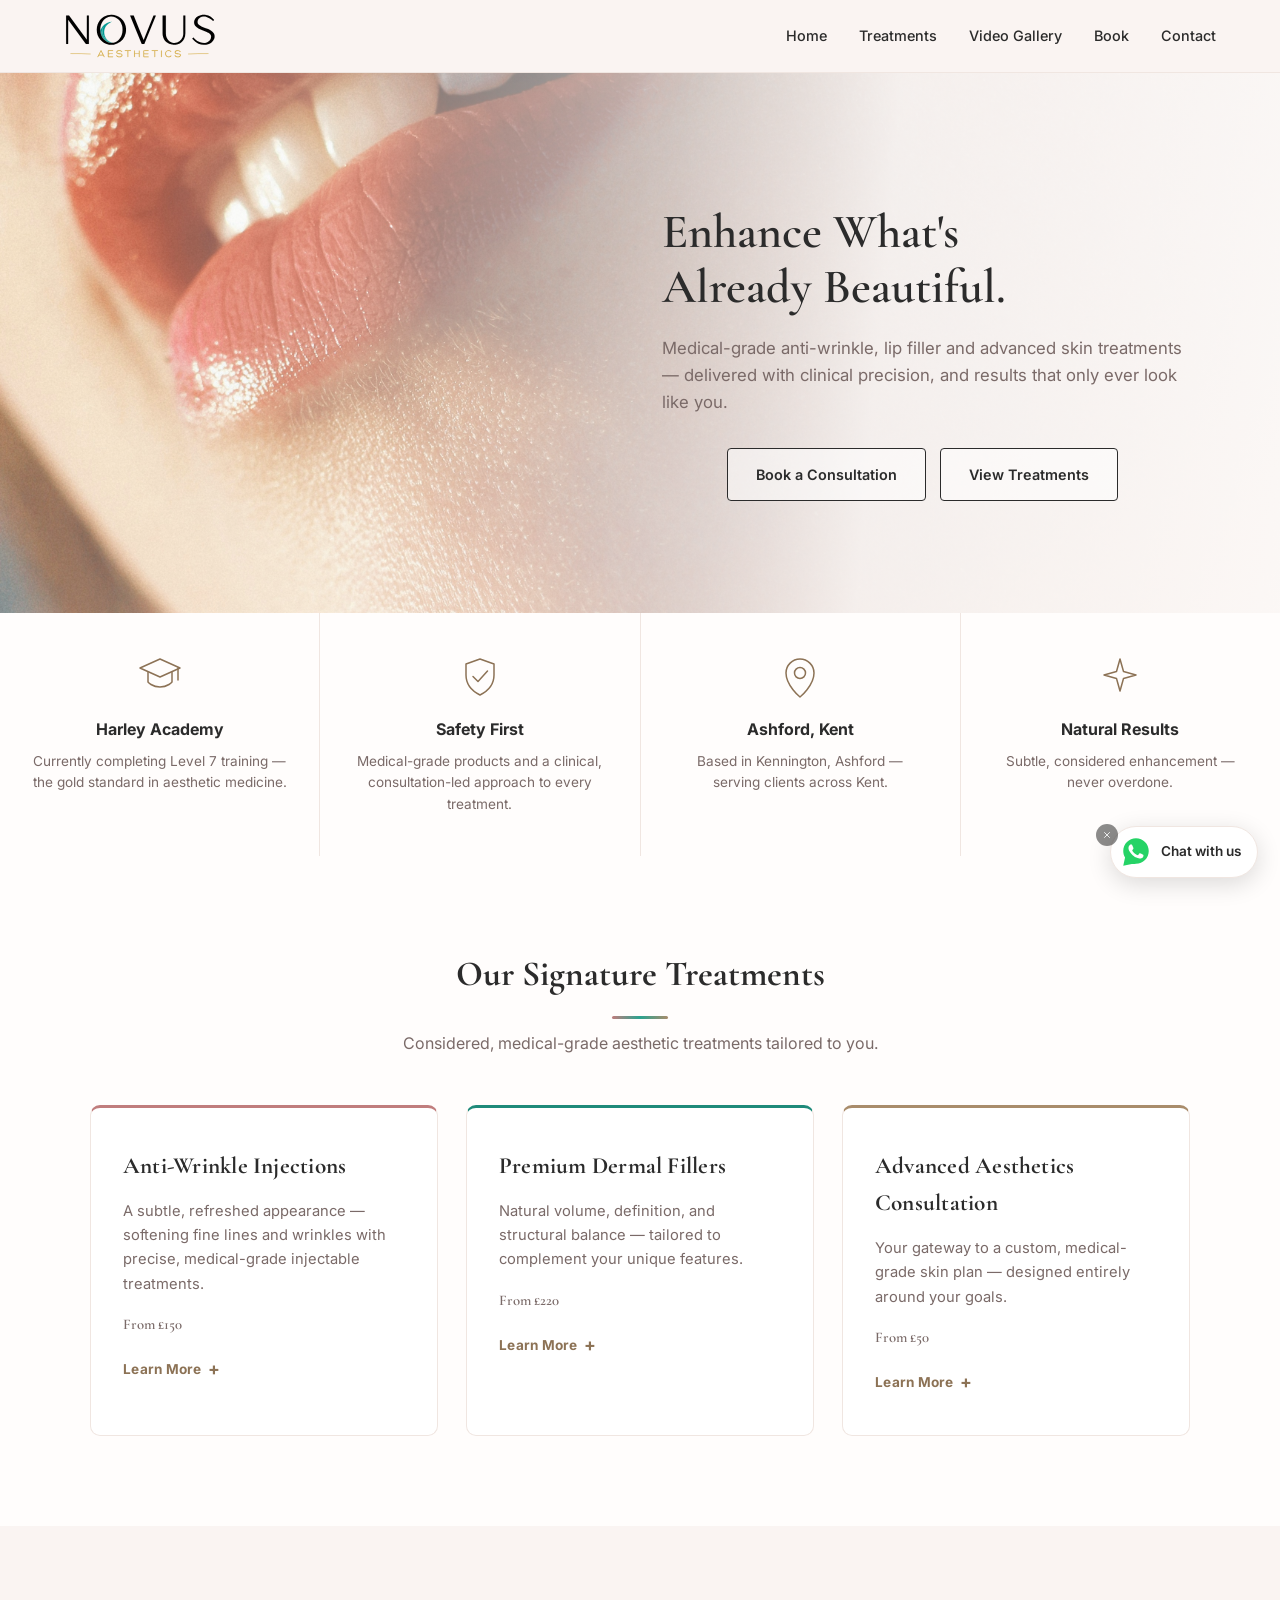
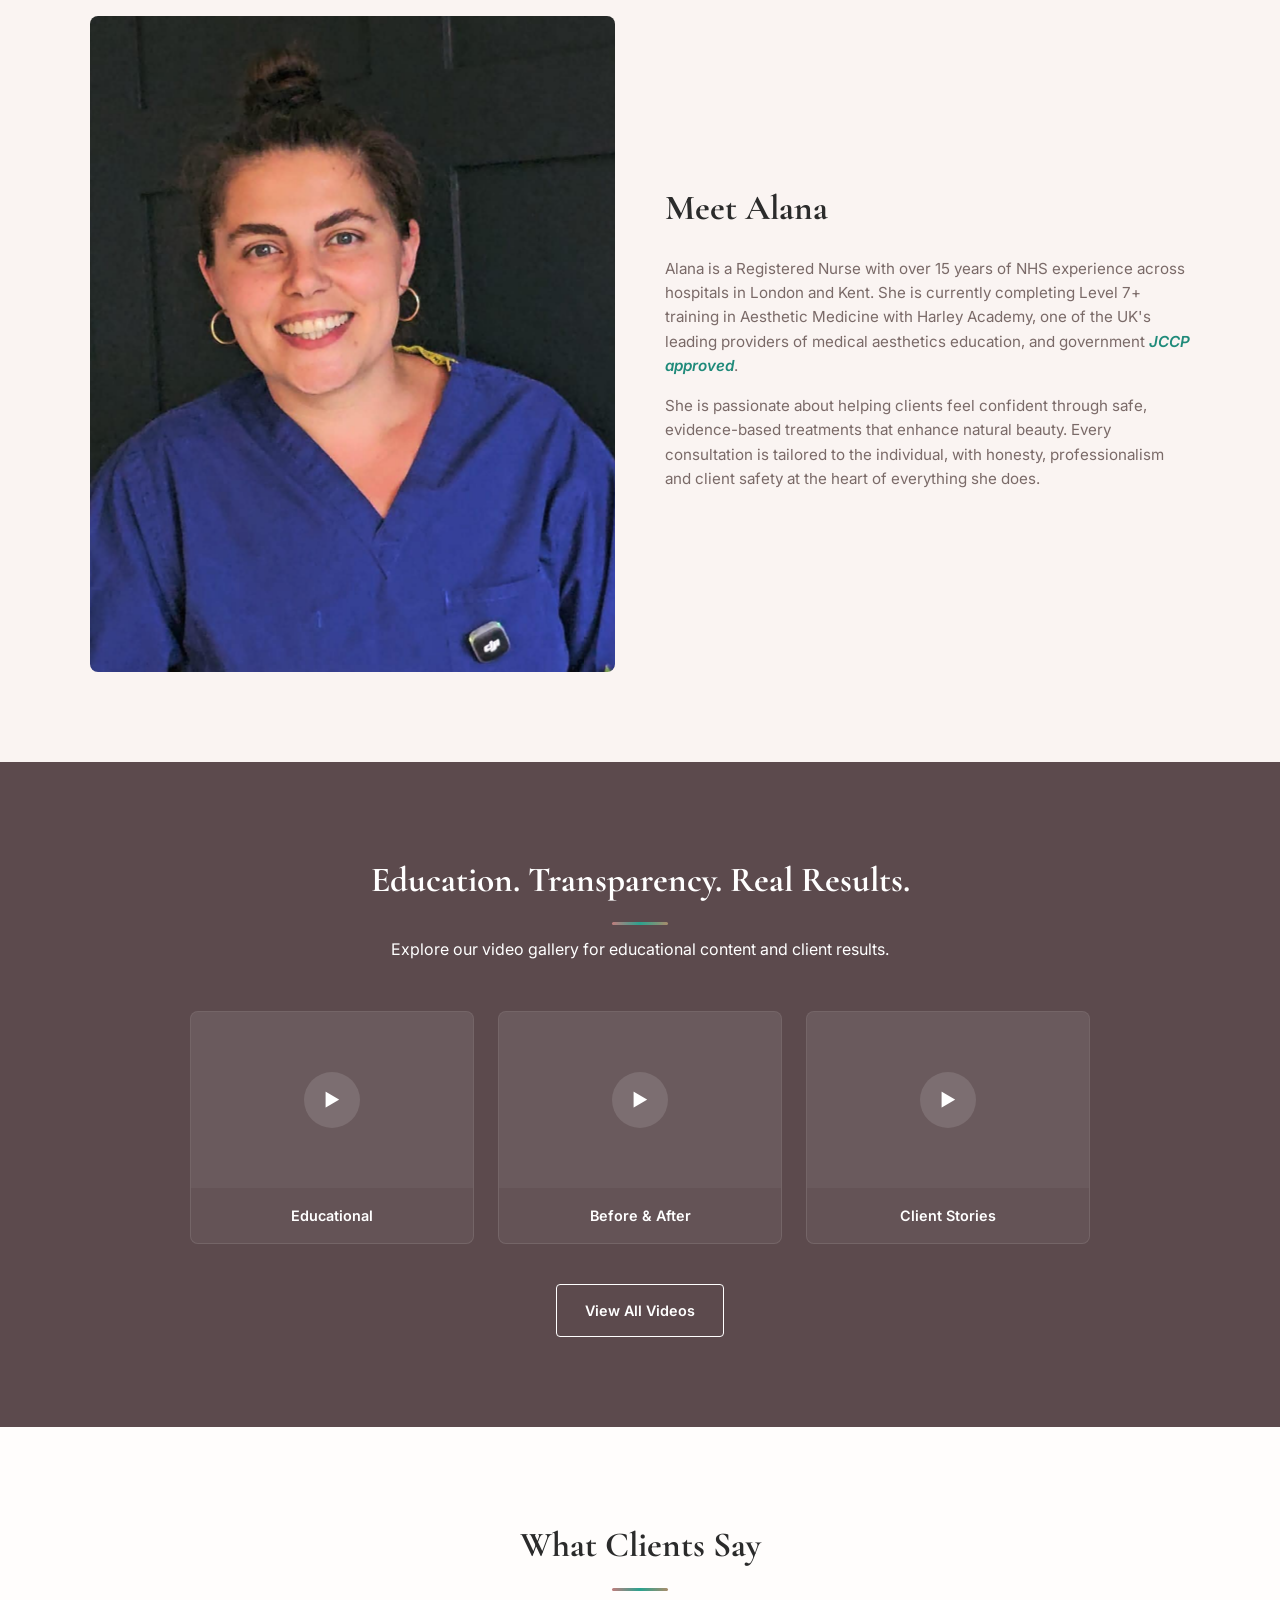
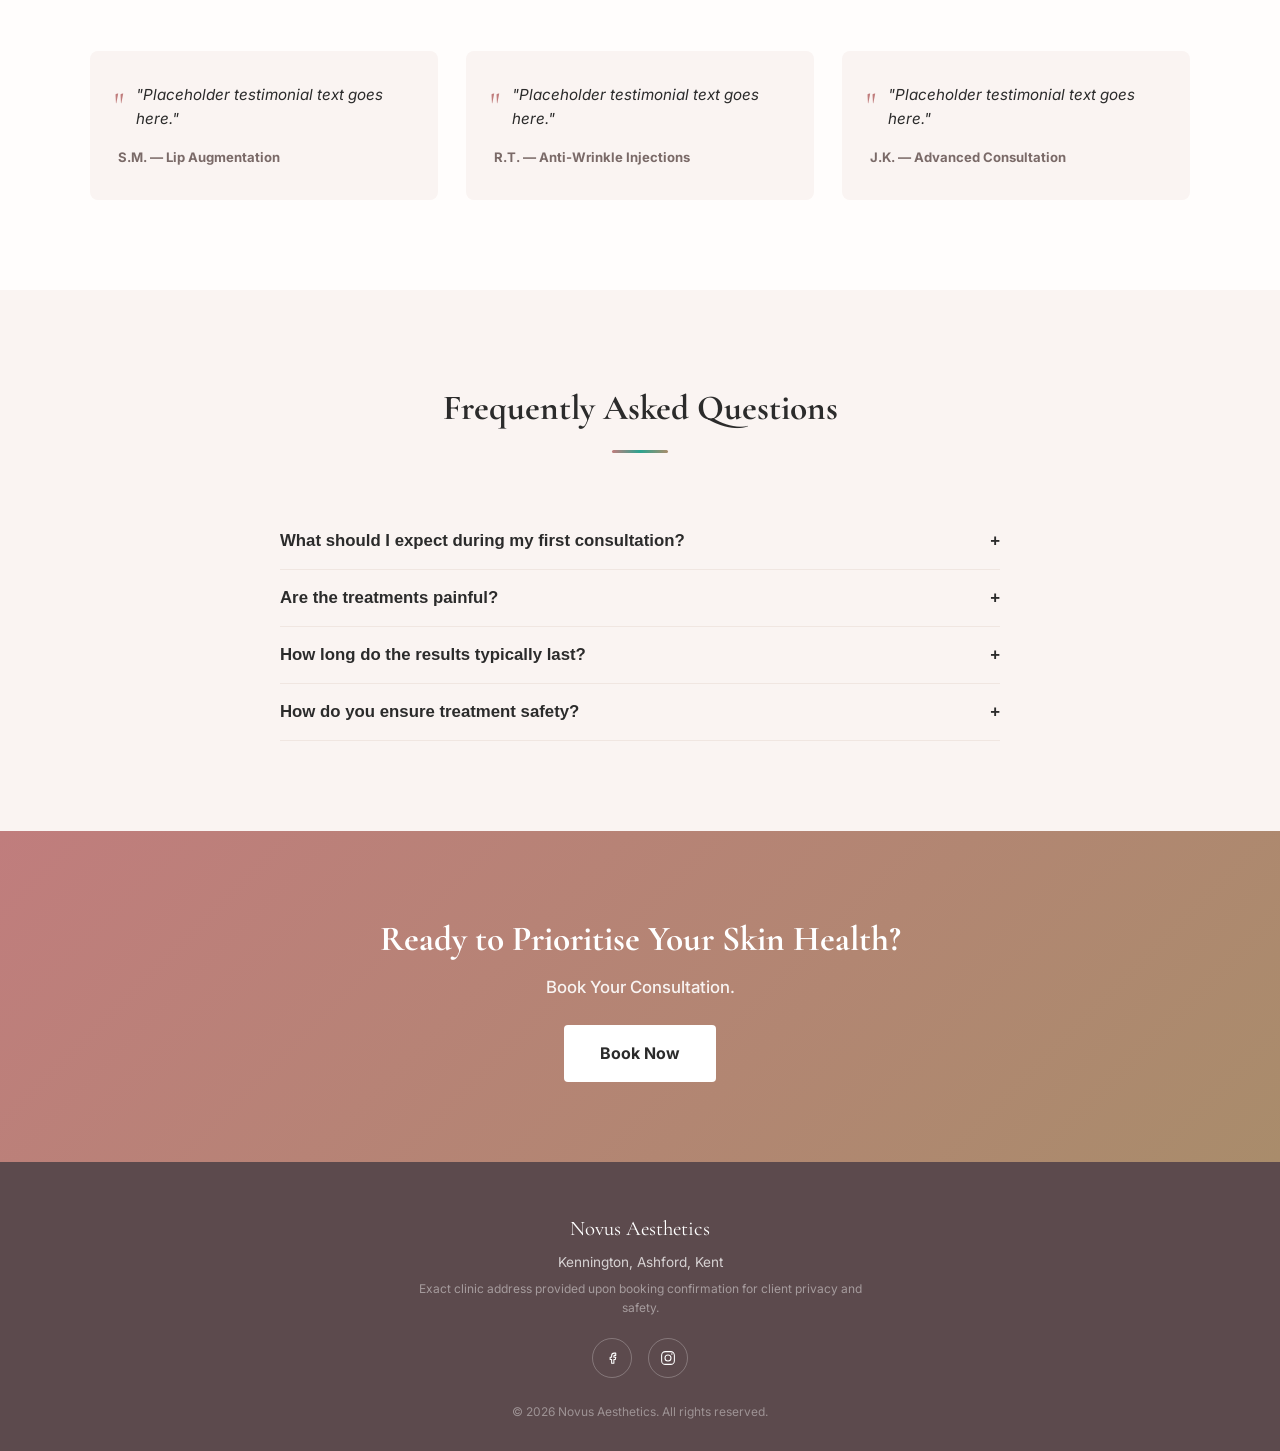
==== commit 99c76d80: "Enhance image zoom effect on scroll Refactor image zoom functionality to use scroll-linked zooming w" ====
--- a/index.html
+++ b/index.html
@@ -425,20 +425,26 @@
                 lineObserver.observe(h);
             });
  
-            // Subtle image zoom when scrolled into view
+            // Subtle scroll-linked image zoom (grows as it moves through the viewport)
             const zoomImgs = document.querySelectorAll('.about-image img, .video-thumb-img');
-            const zoomObserver = new IntersectionObserver((entries, obs) => {
-                entries.forEach(entry => {
-                    if (entry.isIntersecting) {
-                        entry.target.classList.add('img-in');
-                        obs.unobserve(entry.target);
-                    }
-                });
-            }, { threshold: 0.3 });
-            zoomImgs.forEach(img => {
-                img.classList.add('img-zoom');
-                zoomObserver.observe(img);
-            });
+            if (zoomImgs.length && window.matchMedia('(prefers-reduced-motion: no-preference)').matches) {
+                zoomImgs.forEach(img => img.classList.add('img-zoom'));
+                let zoomTick = false;
+                const updateZoom = () => {
+                    const vh = window.innerHeight;
+                    zoomImgs.forEach(img => {
+                        const r = img.getBoundingClientRect();
+                        if (r.bottom < 0 || r.top > vh) return;
+                        const progress = Math.min(1, Math.max(0, (vh - r.top) / (vh + r.height)));
+                        img.style.transform = 'scale(' + (1 + progress * 0.08) + ')';
+                    });
+                    zoomTick = false;
+                };
+                window.addEventListener('scroll', () => {
+                    if (!zoomTick) { requestAnimationFrame(updateZoom); zoomTick = true; }
+                }, { passive: true });
+                updateZoom();
+            }
         }
  
         document.querySelectorAll('.faq-toggle').forEach(toggle => {
--- a/style.css
+++ b/style.css
@@ -1013,14 +1013,9 @@
  
 /* Scroll-reveal for journey steps (animates only if user allows motion) */
 @media (prefers-reduced-motion: no-preference) {
-    /* Subtle image zoom when scrolled into view (class added by JS) */
+    /* Subtle scroll-linked image zoom (transform driven by JS) */
     .img-zoom {
-        transform: scale(1);
-        transition: transform 0.8s ease;
-    }
- 
-    .img-zoom.img-in {
-        transform: scale(1.06);
+        will-change: transform;
     }
  
     /* Heading divider draws outward from centre (class added by JS) */
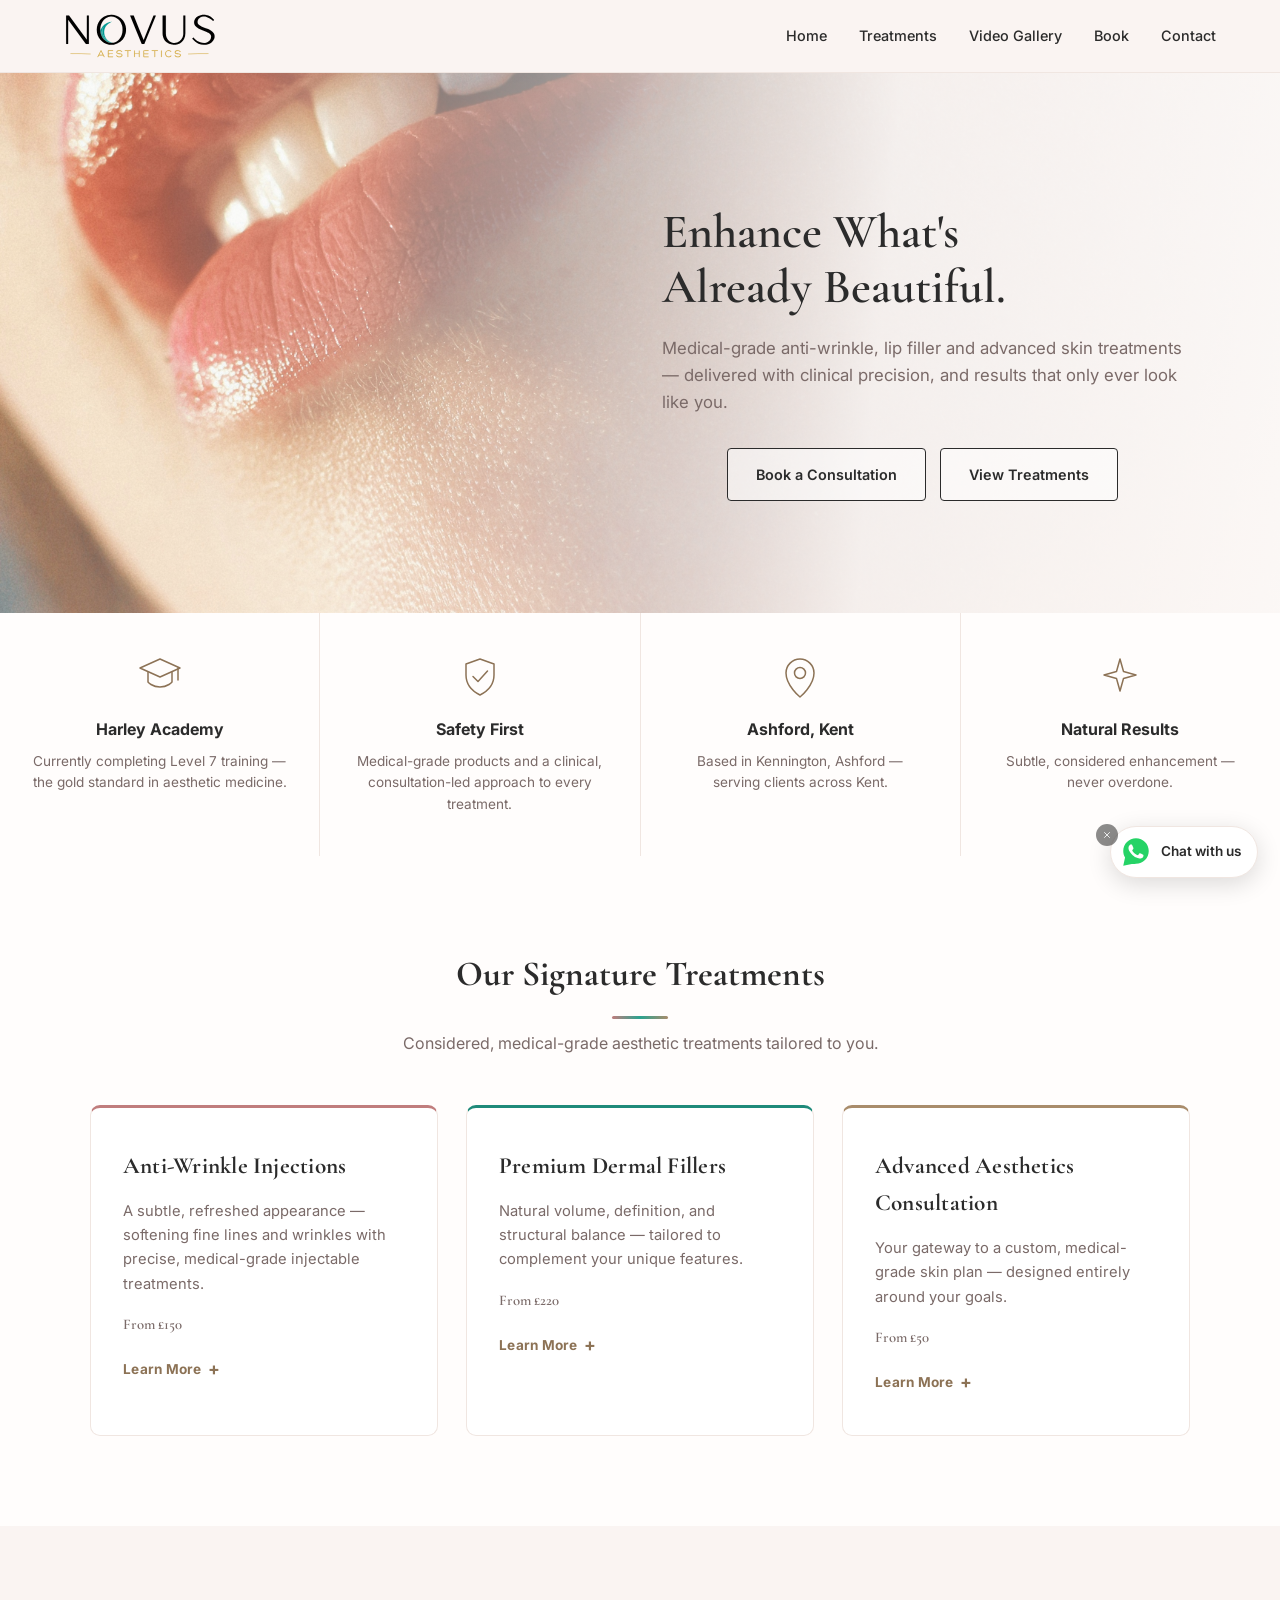
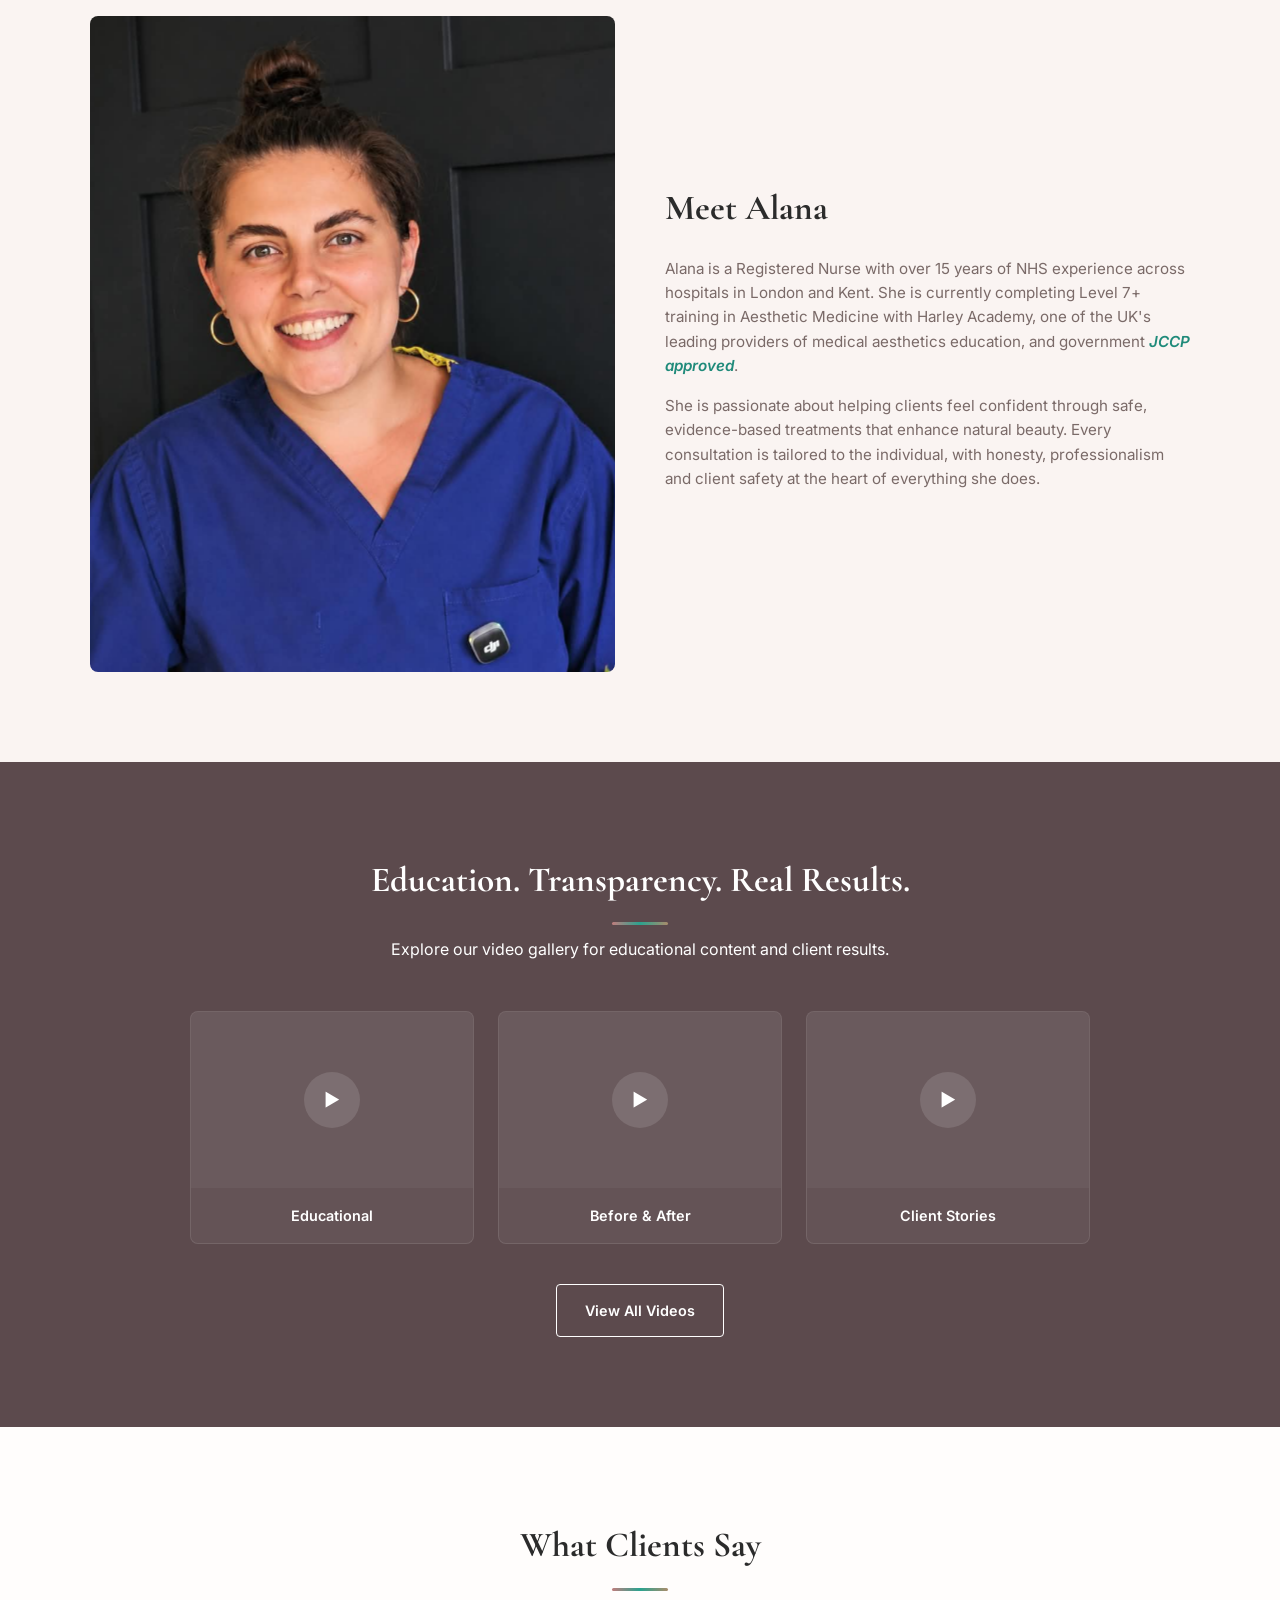
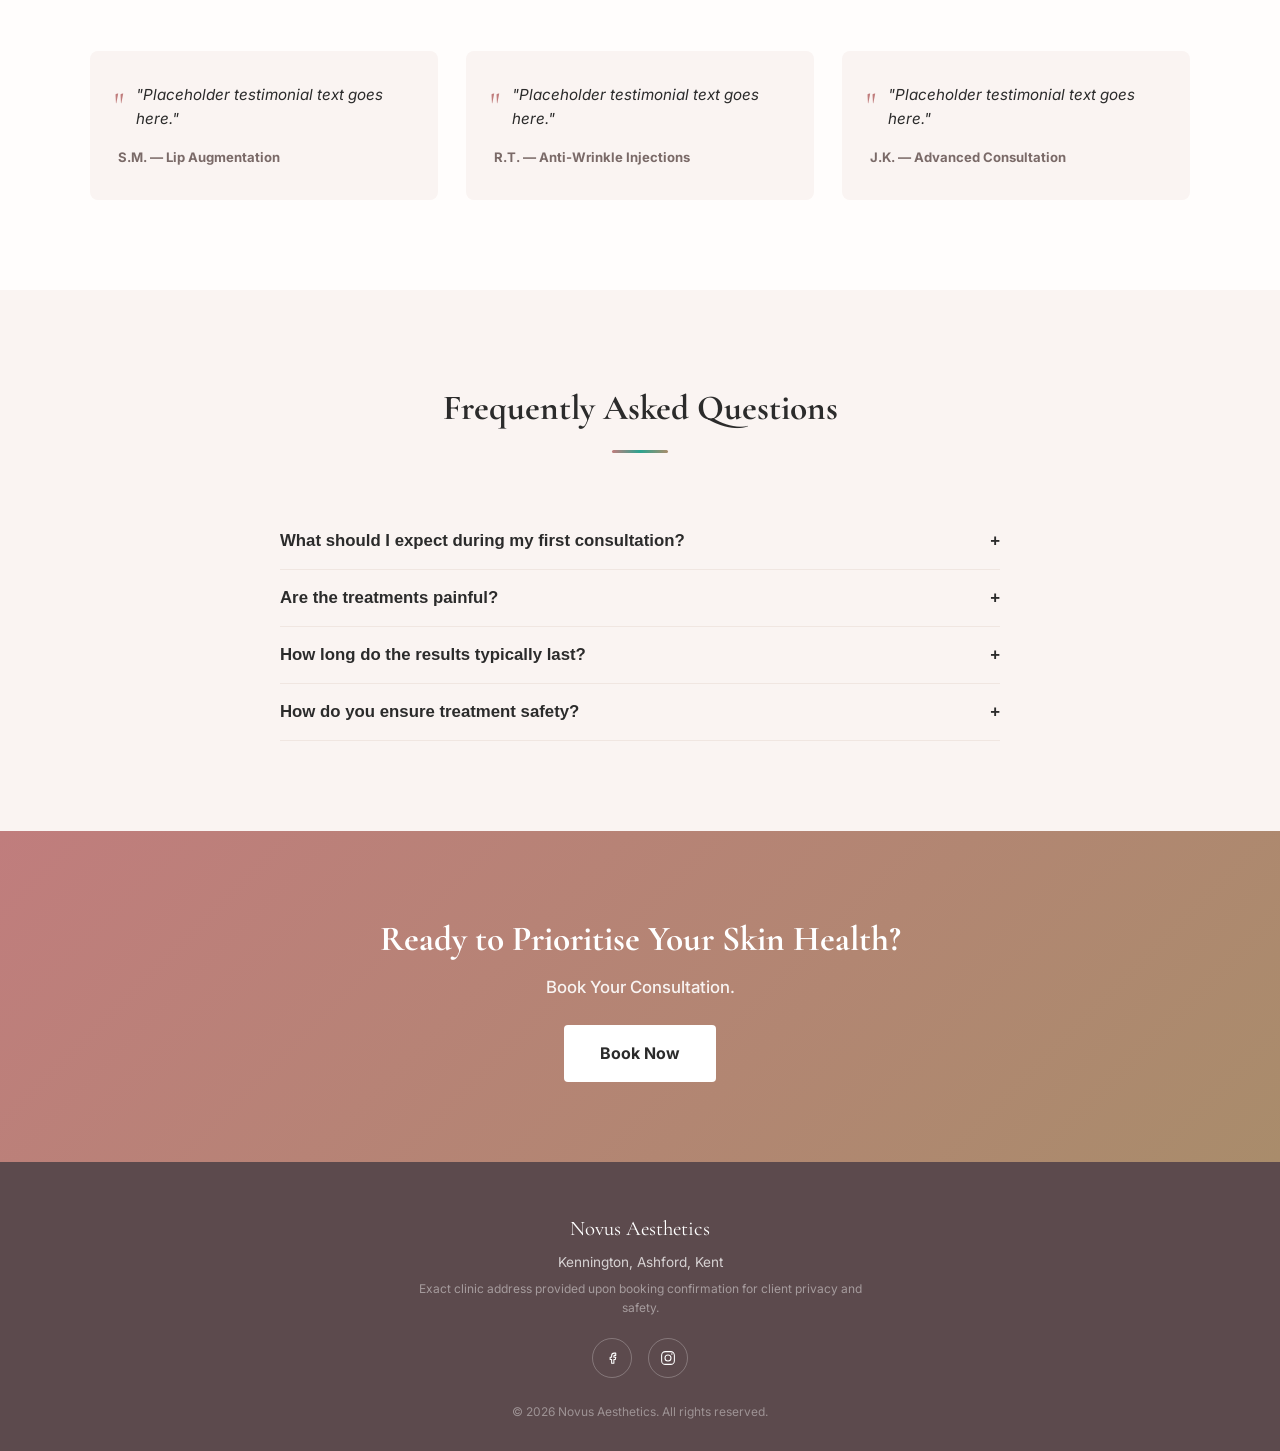
==== commit cbdc7256: "Update image source for Alana in index.html" ====
--- a/index.html
+++ b/index.html
@@ -198,7 +198,7 @@
         <section class="about" aria-label="About Alana">
             <div class="about-grid">
                 <div class="about-image">
-                    <img src="Alana-Novus-Aesthetics-jpeg.jpeg" alt="Alana, Registered Nurse at Novus Aesthetics" loading="lazy">
+                    <img src="Improved-picture-alana-novus-aestetics.jpeg" alt="Alana, Registered Nurse at Novus Aesthetics" loading="lazy">
                 </div>
                 <div class="about-text">
                     <h2>Meet Alana</h2>
@@ -484,4 +484,3 @@
     </script>
 </body>
 </html>
- 
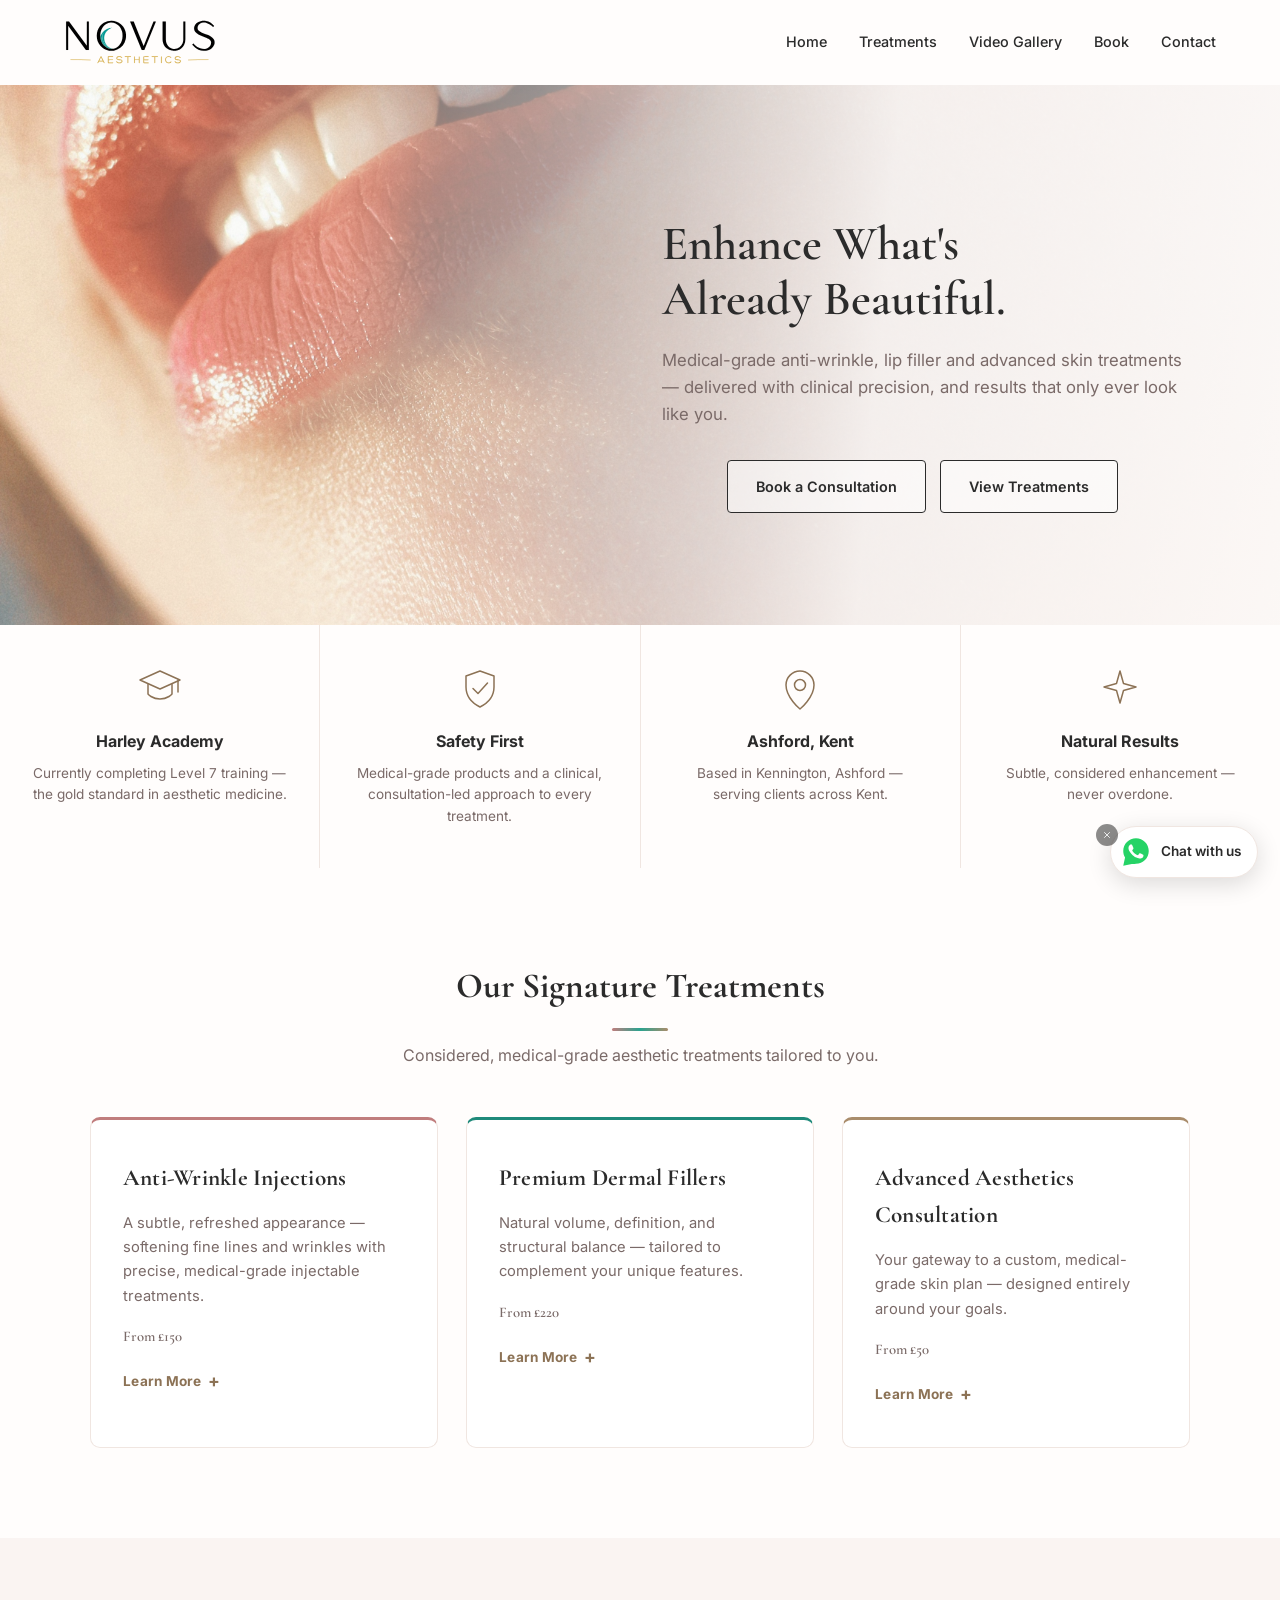
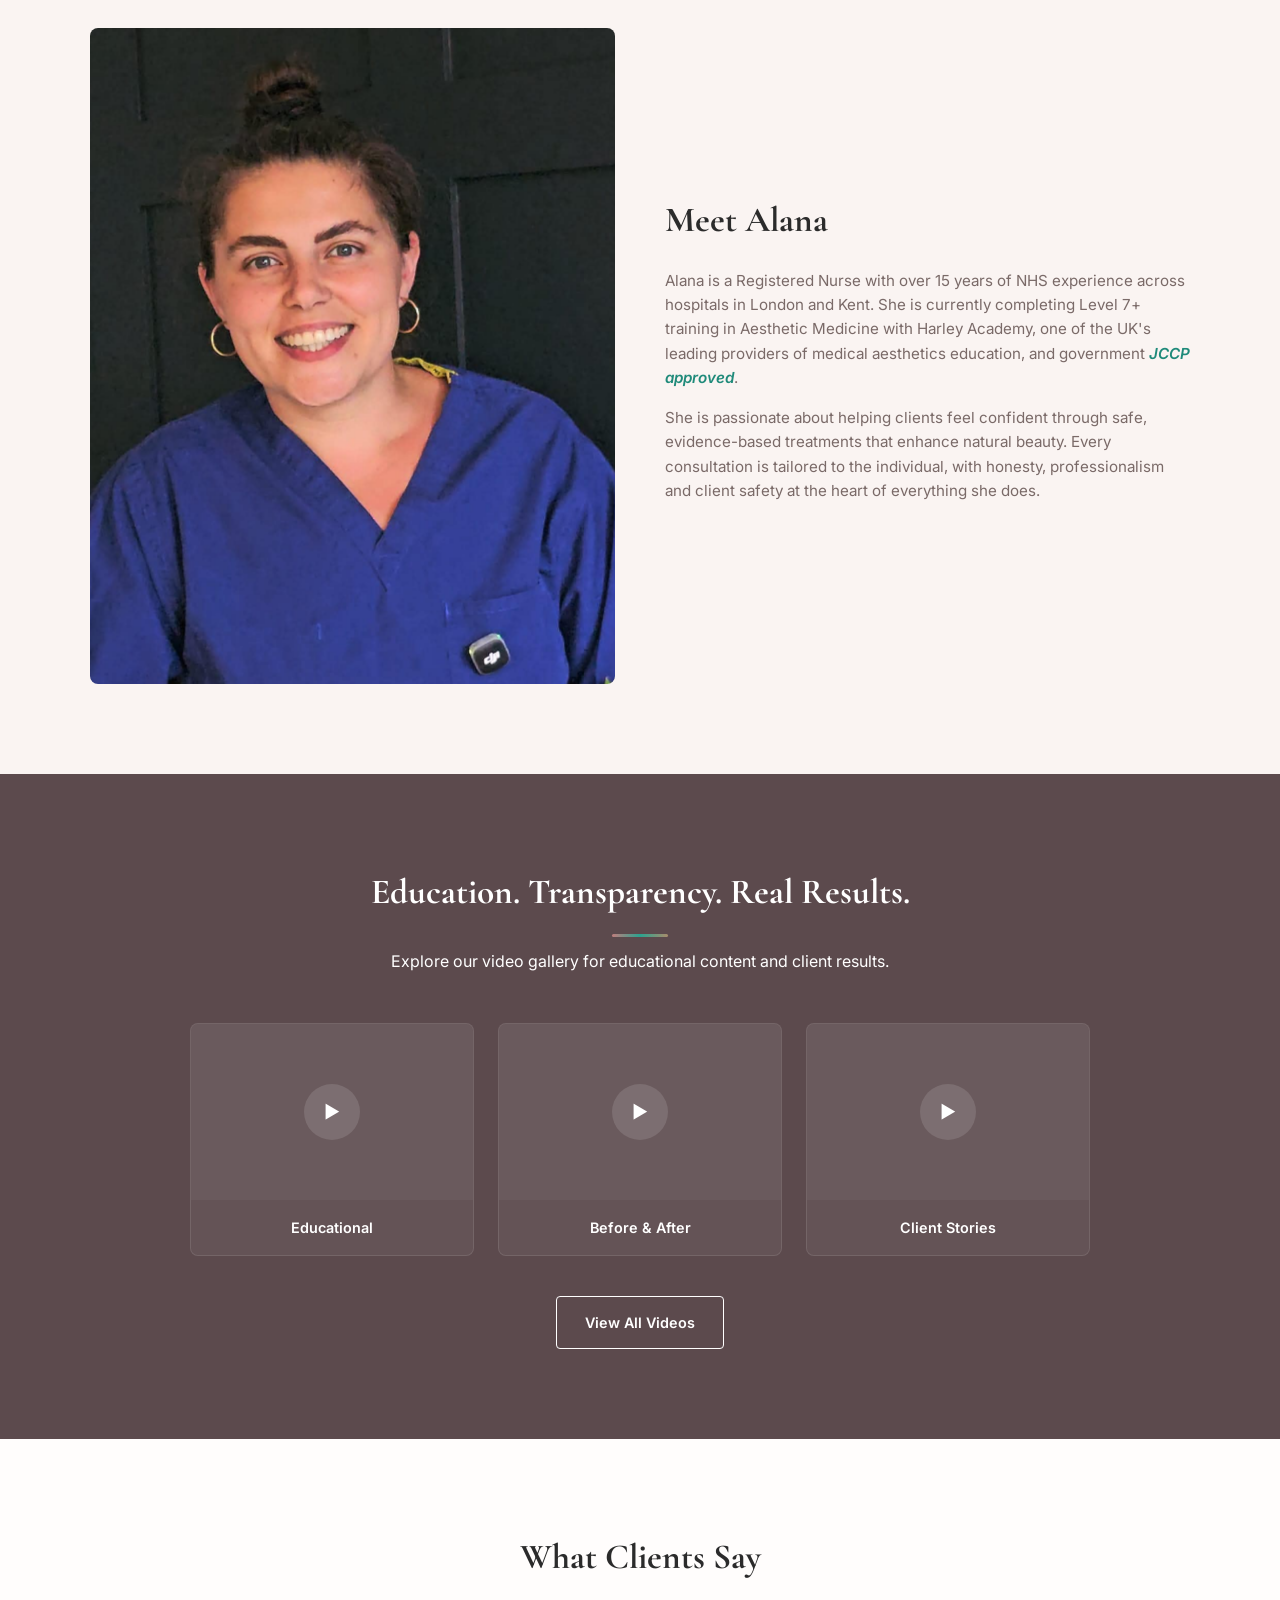
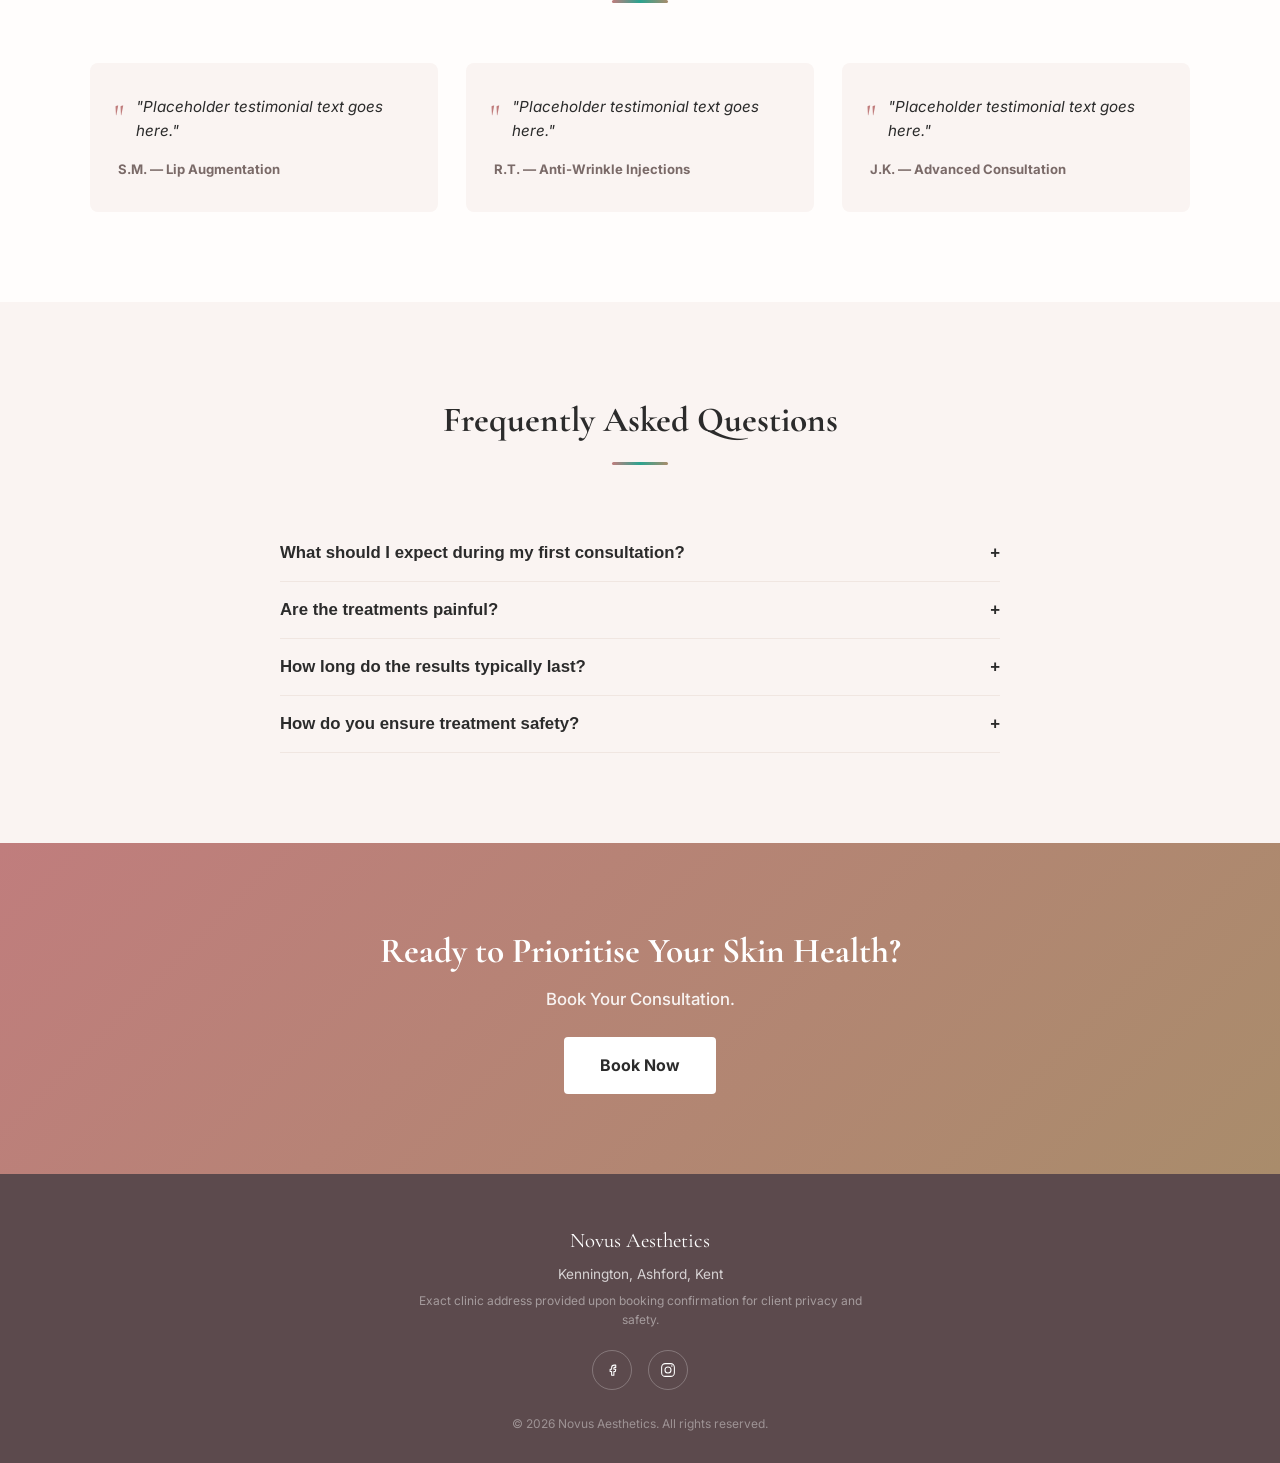
==== commit 1fe67a9c: "Change image source and update scroll threshold Updated the image source for Alana and adjusted scro" ====
--- a/index.html
+++ b/index.html
@@ -198,7 +198,7 @@
         <section class="about" aria-label="About Alana">
             <div class="about-grid">
                 <div class="about-image">
-                    <img src="Improved-picture-alana-novus-aestetics.jpeg" alt="Alana, Registered Nurse at Novus Aesthetics" loading="lazy">
+                    <img src="Alana-Novus-Aesthetics-jpeg.jpeg" alt="Alana, Registered Nurse at Novus Aesthetics" loading="lazy">
                 </div>
                 <div class="about-text">
                     <h2>Meet Alana</h2>
@@ -389,7 +389,7 @@
         // Frosted header on scroll
         const siteHeader = document.querySelector('.site-header');
         function updateHeaderFrost() {
-            siteHeader.classList.toggle('scrolled', window.scrollY > 40);
+            siteHeader.classList.toggle('scrolled', window.scrollY > 60);
         }
         window.addEventListener('scroll', updateHeaderFrost, { passive: true });
         updateHeaderFrost();
@@ -484,3 +484,4 @@
     </script>
 </body>
 </html>
+ 
--- a/style.css
+++ b/style.css
@@ -97,6 +97,32 @@
     background: rgba(250, 244, 242, 0.78);
     backdrop-filter: blur(12px);
     -webkit-backdrop-filter: blur(12px);
+}
+ 
+/* Desktop only: fully transparent at top, condensing to a slim translucent bar on scroll */
+@media (min-width: 861px) {
+    .site-header {
+        background: transparent;
+        border-bottom: 1px solid transparent;
+        transition: background 0.3s ease, border-color 0.3s ease, box-shadow 0.3s ease;
+    }
+ 
+    .site-header .nav-container {
+        padding: 18px 24px;
+        transition: padding 0.3s ease;
+    }
+ 
+    .site-header.scrolled {
+        background: rgba(250, 244, 242, 0.75);
+        backdrop-filter: blur(12px);
+        -webkit-backdrop-filter: blur(12px);
+        border-bottom: 1px solid rgba(0, 0, 0, 0.06);
+        box-shadow: 0 2px 20px rgba(0, 0, 0, 0.05);
+    }
+ 
+    .site-header.scrolled .nav-container {
+        padding: 8px 24px;
+    }
 }
  
 .nav-container {
@@ -1449,4 +1475,3 @@
         padding: 8px;
     }
 }
- 
